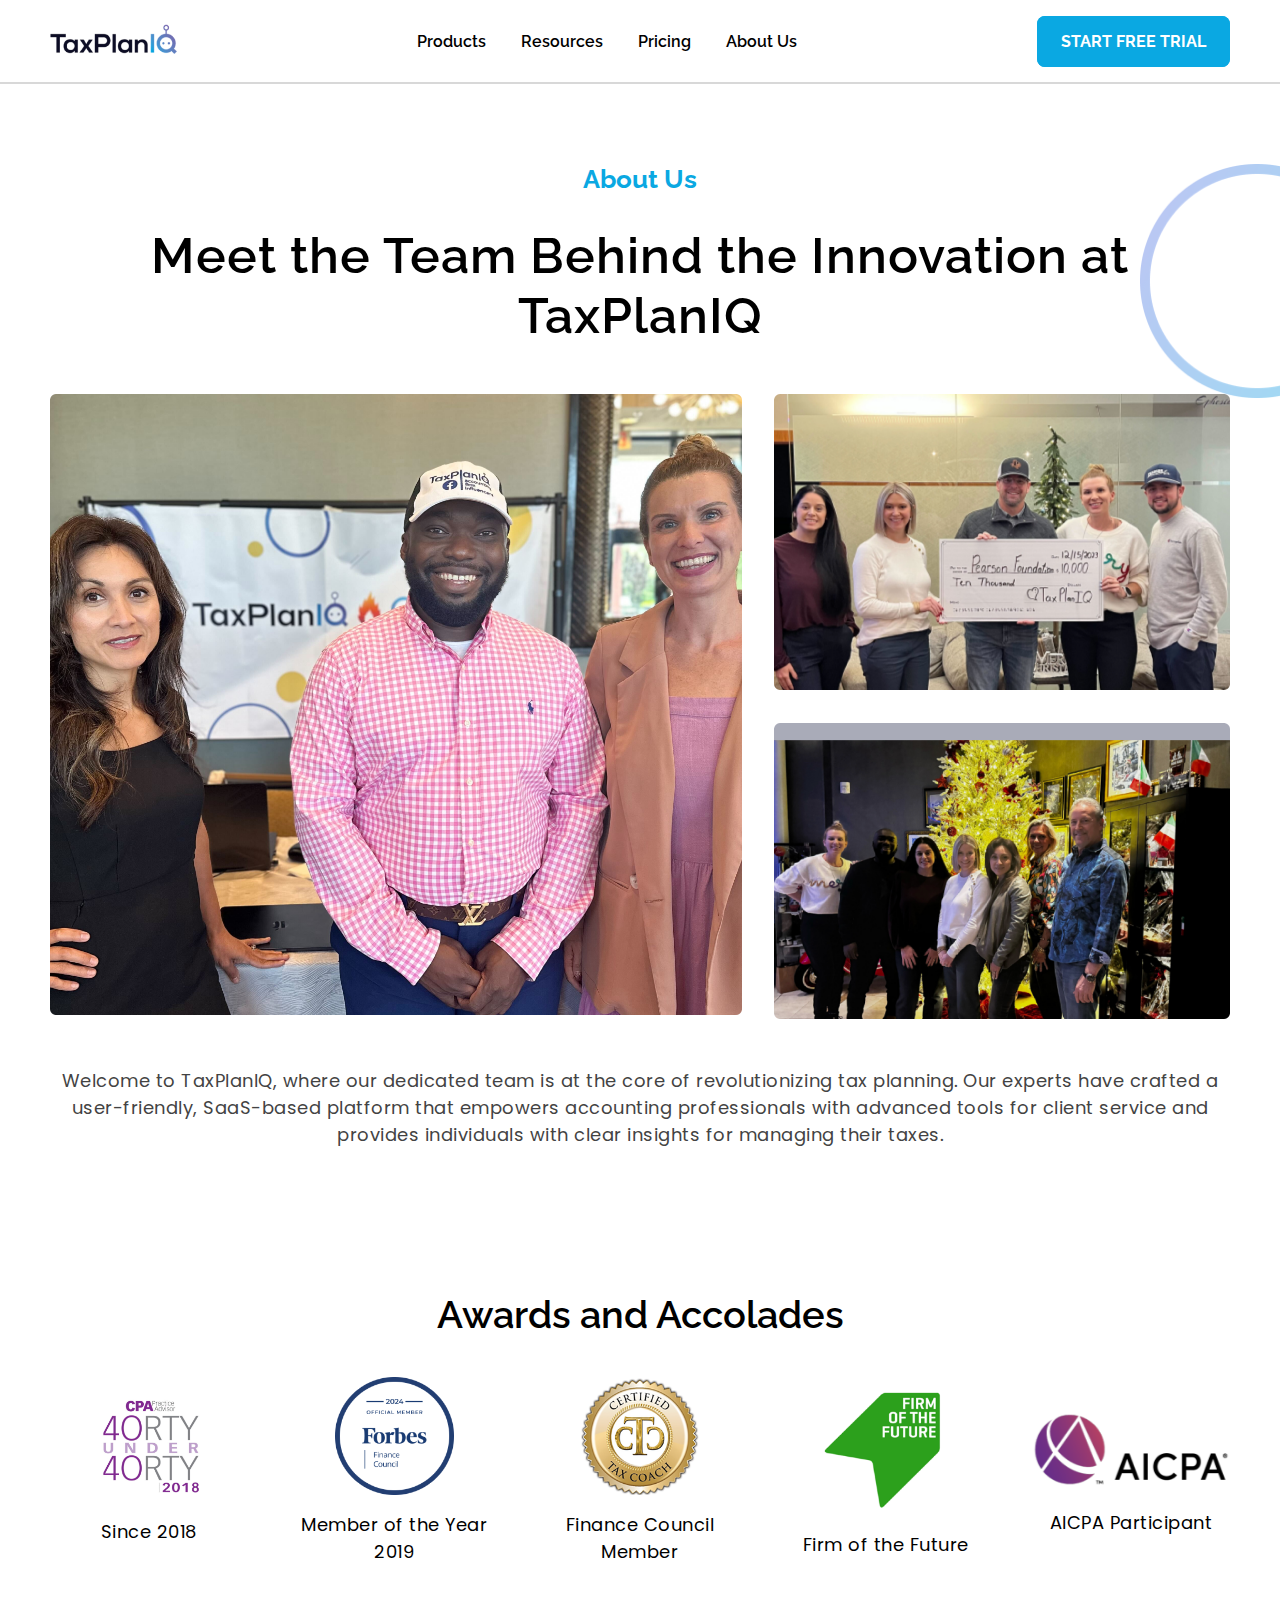
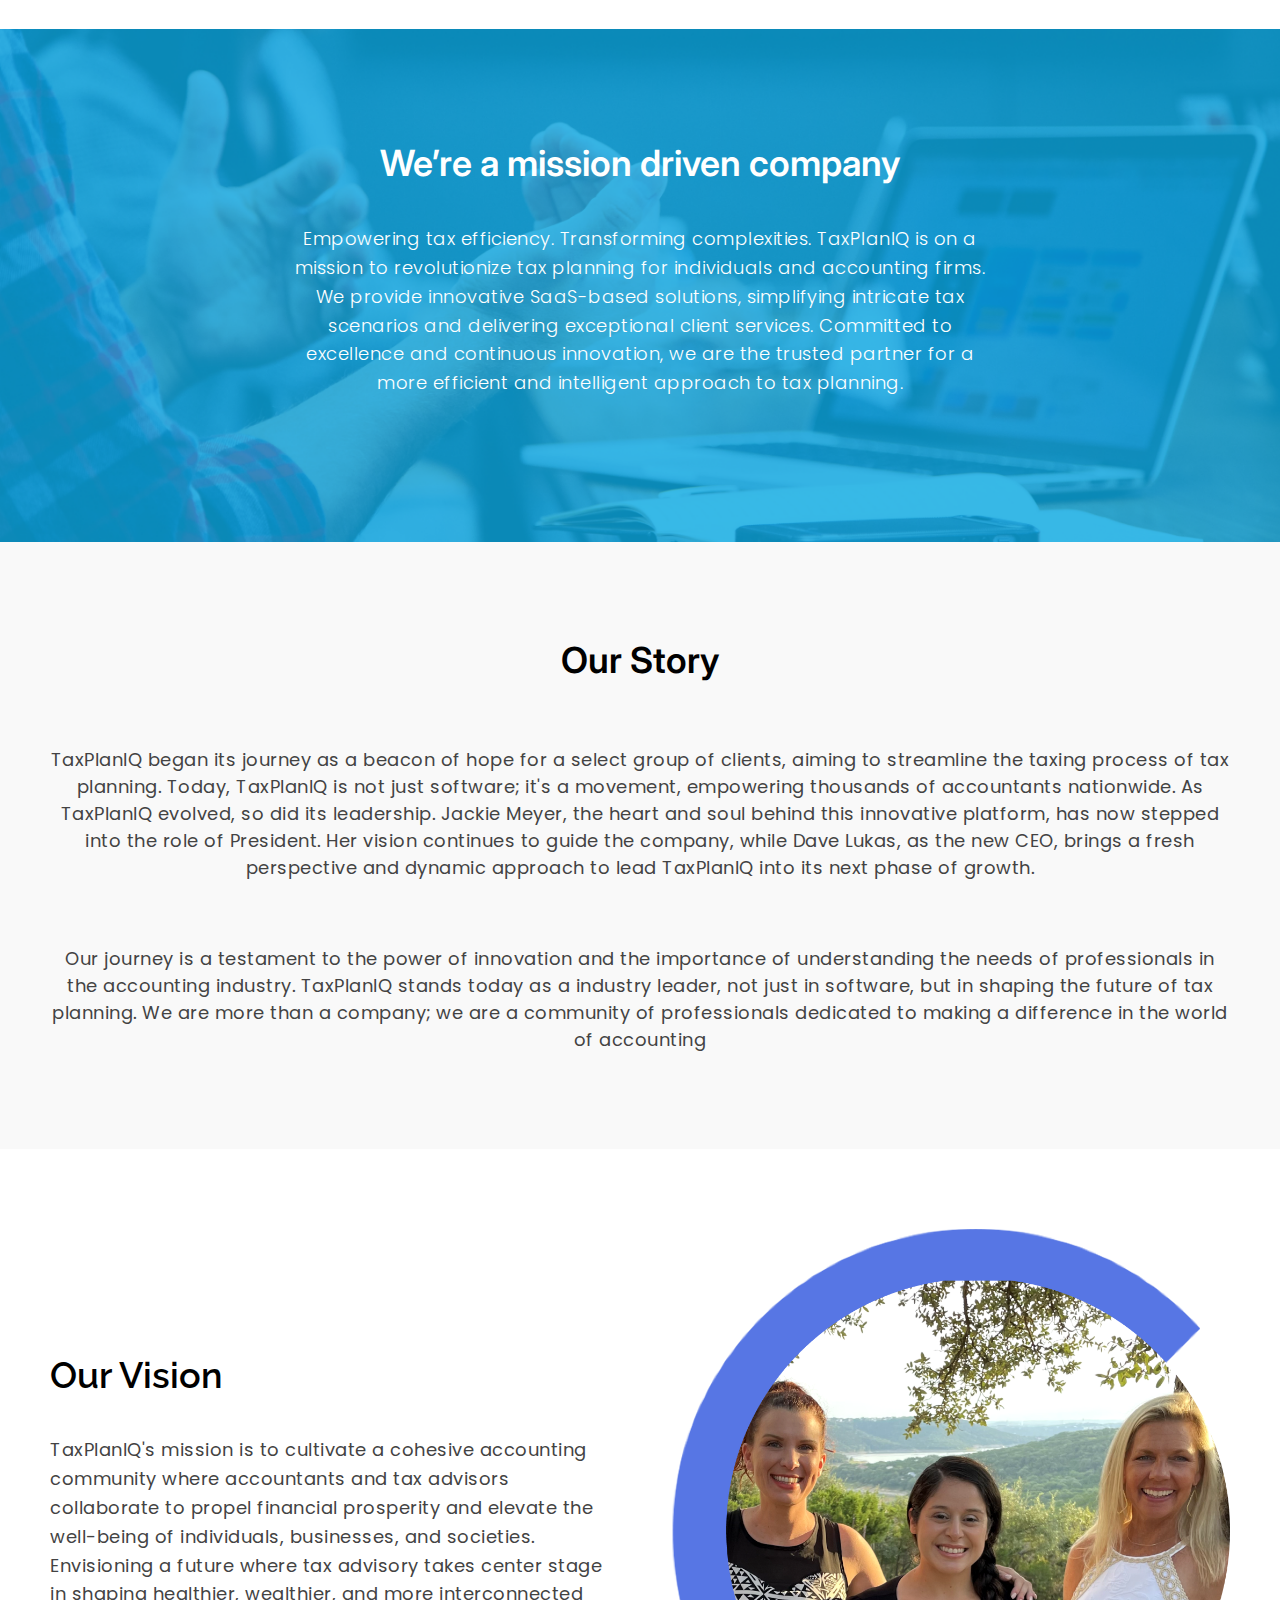
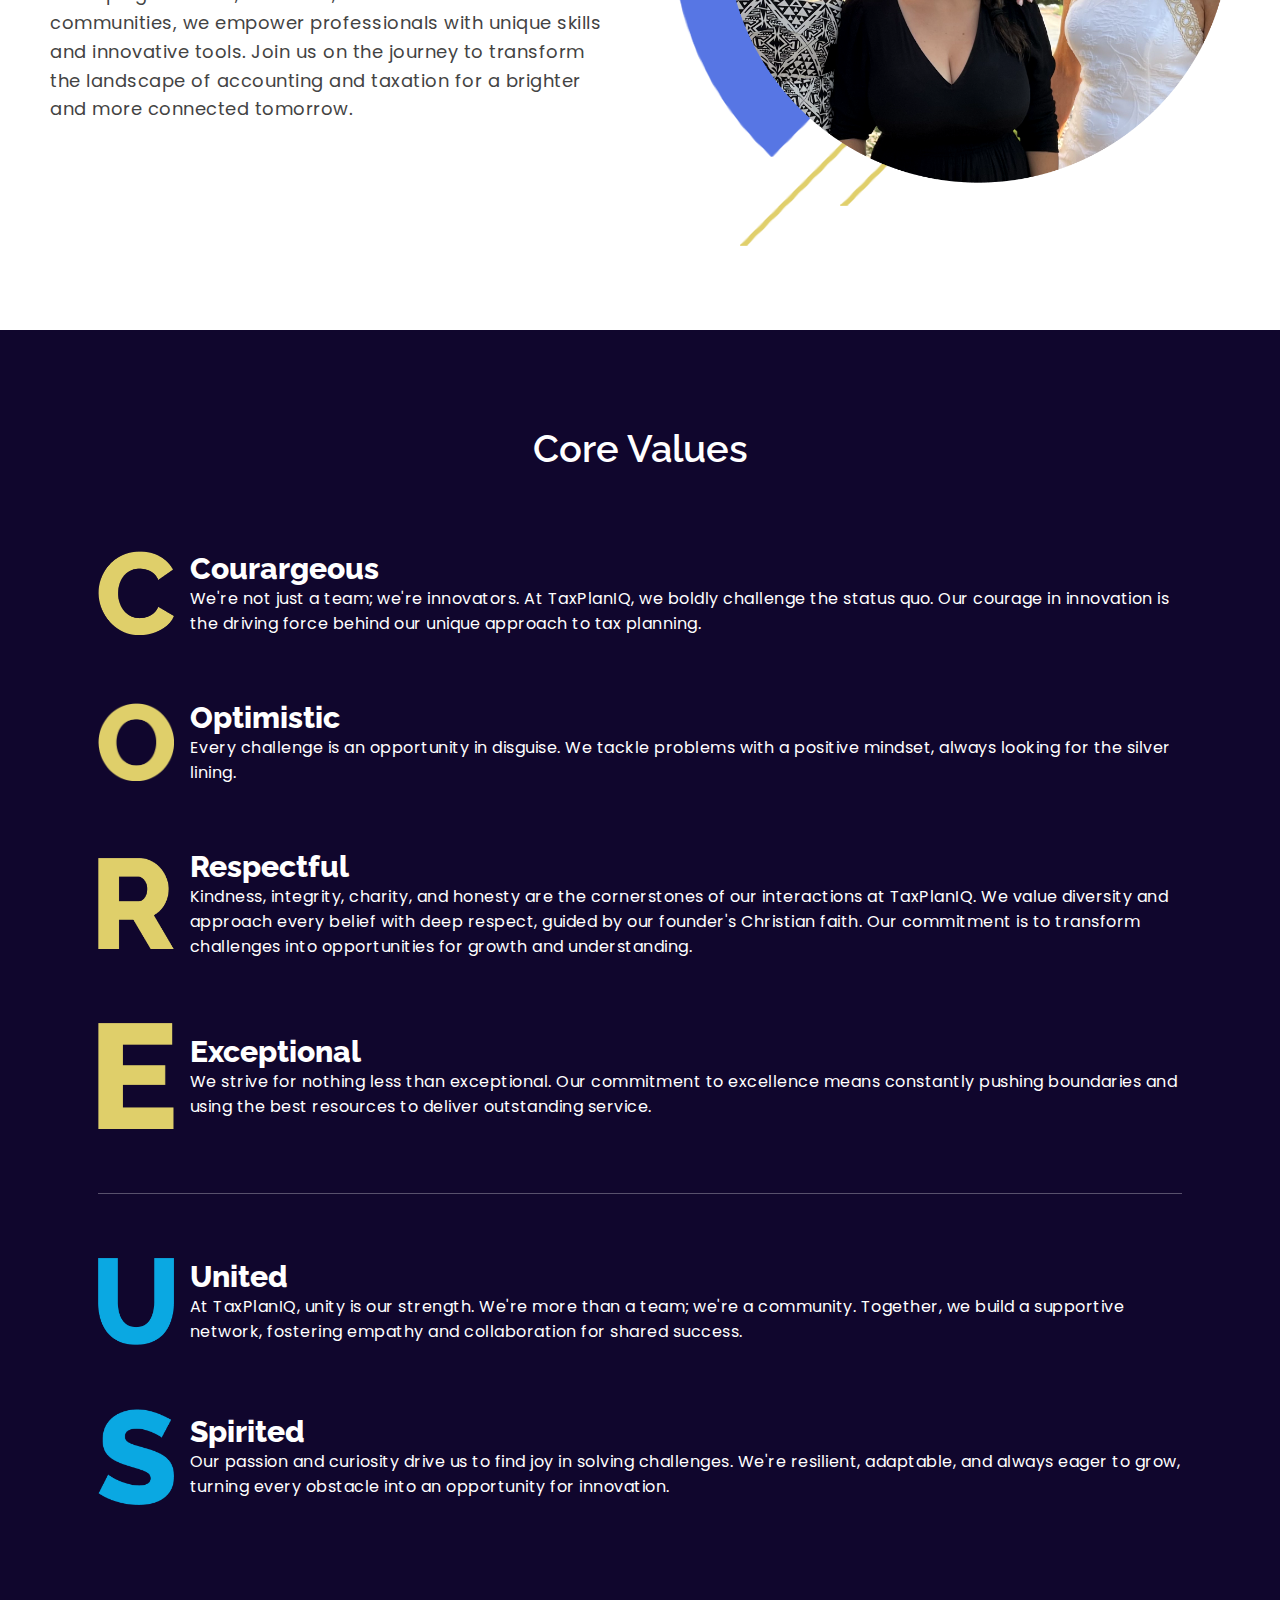
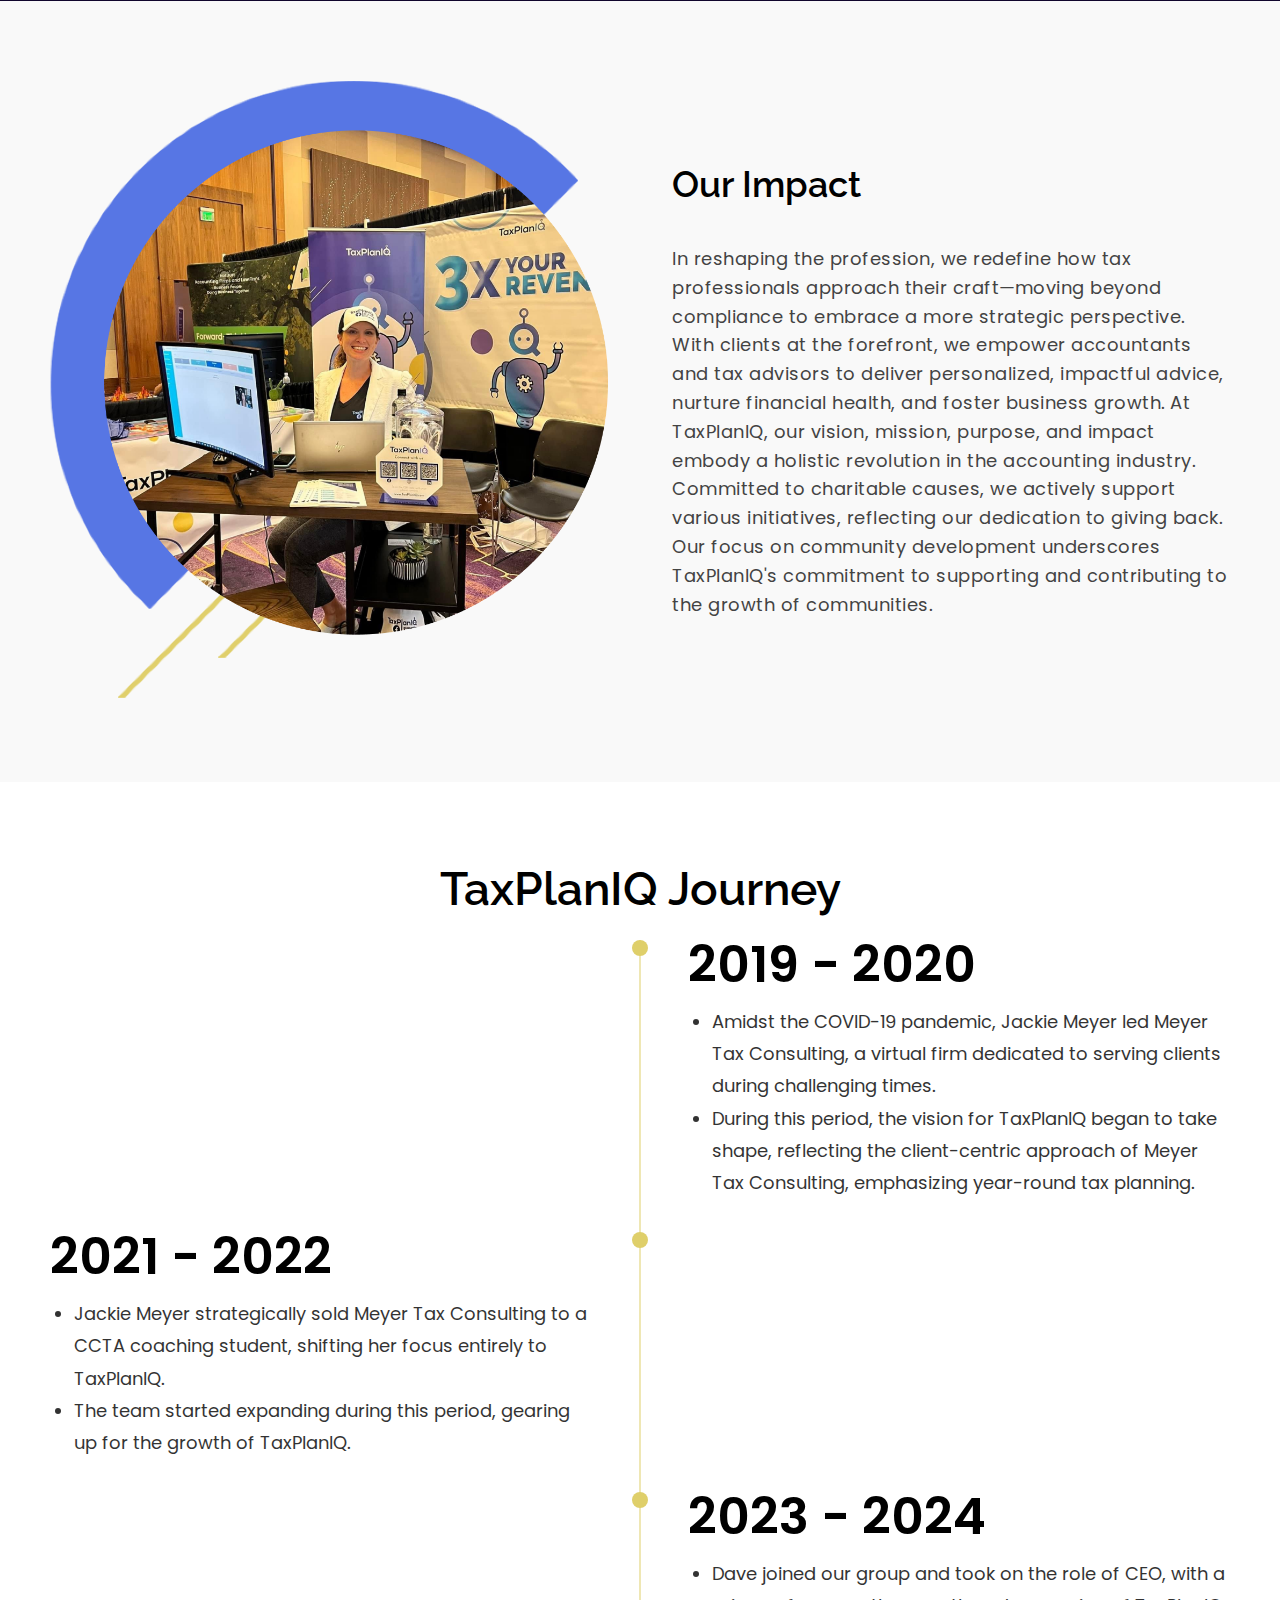
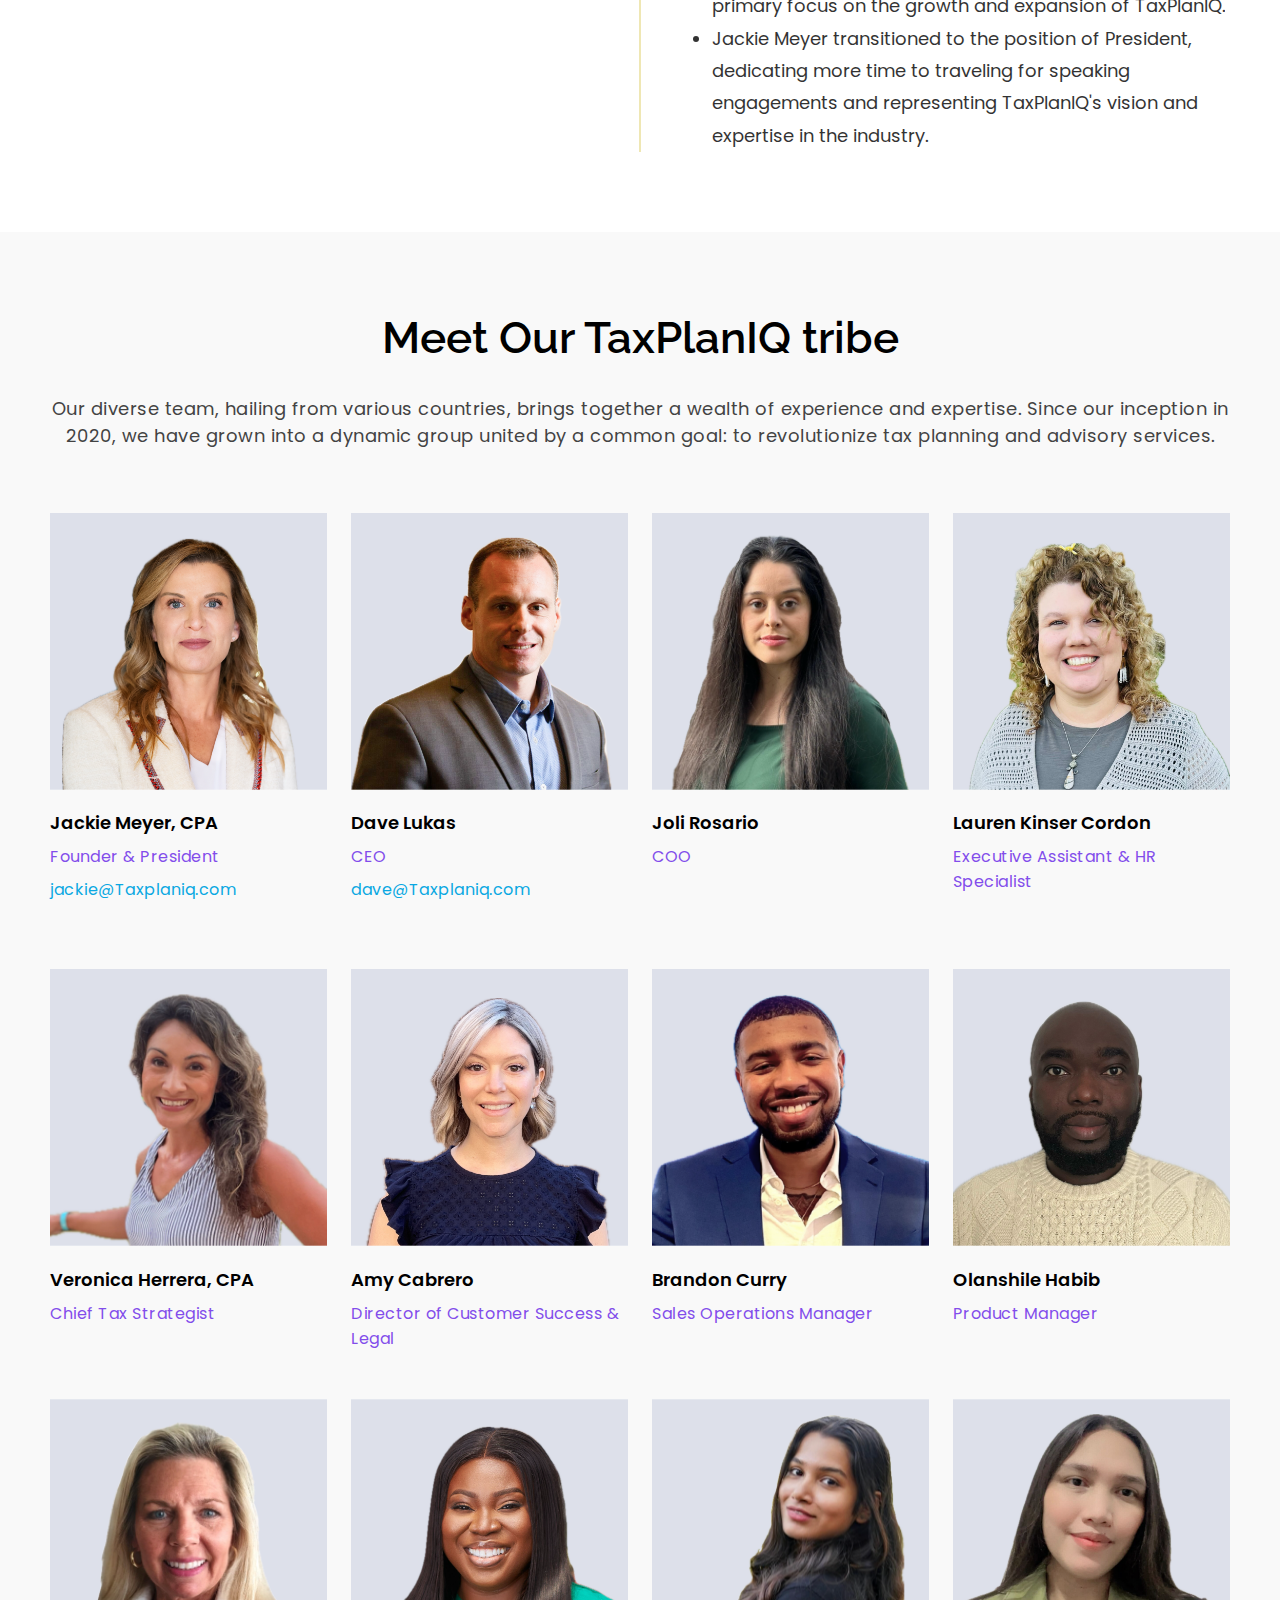
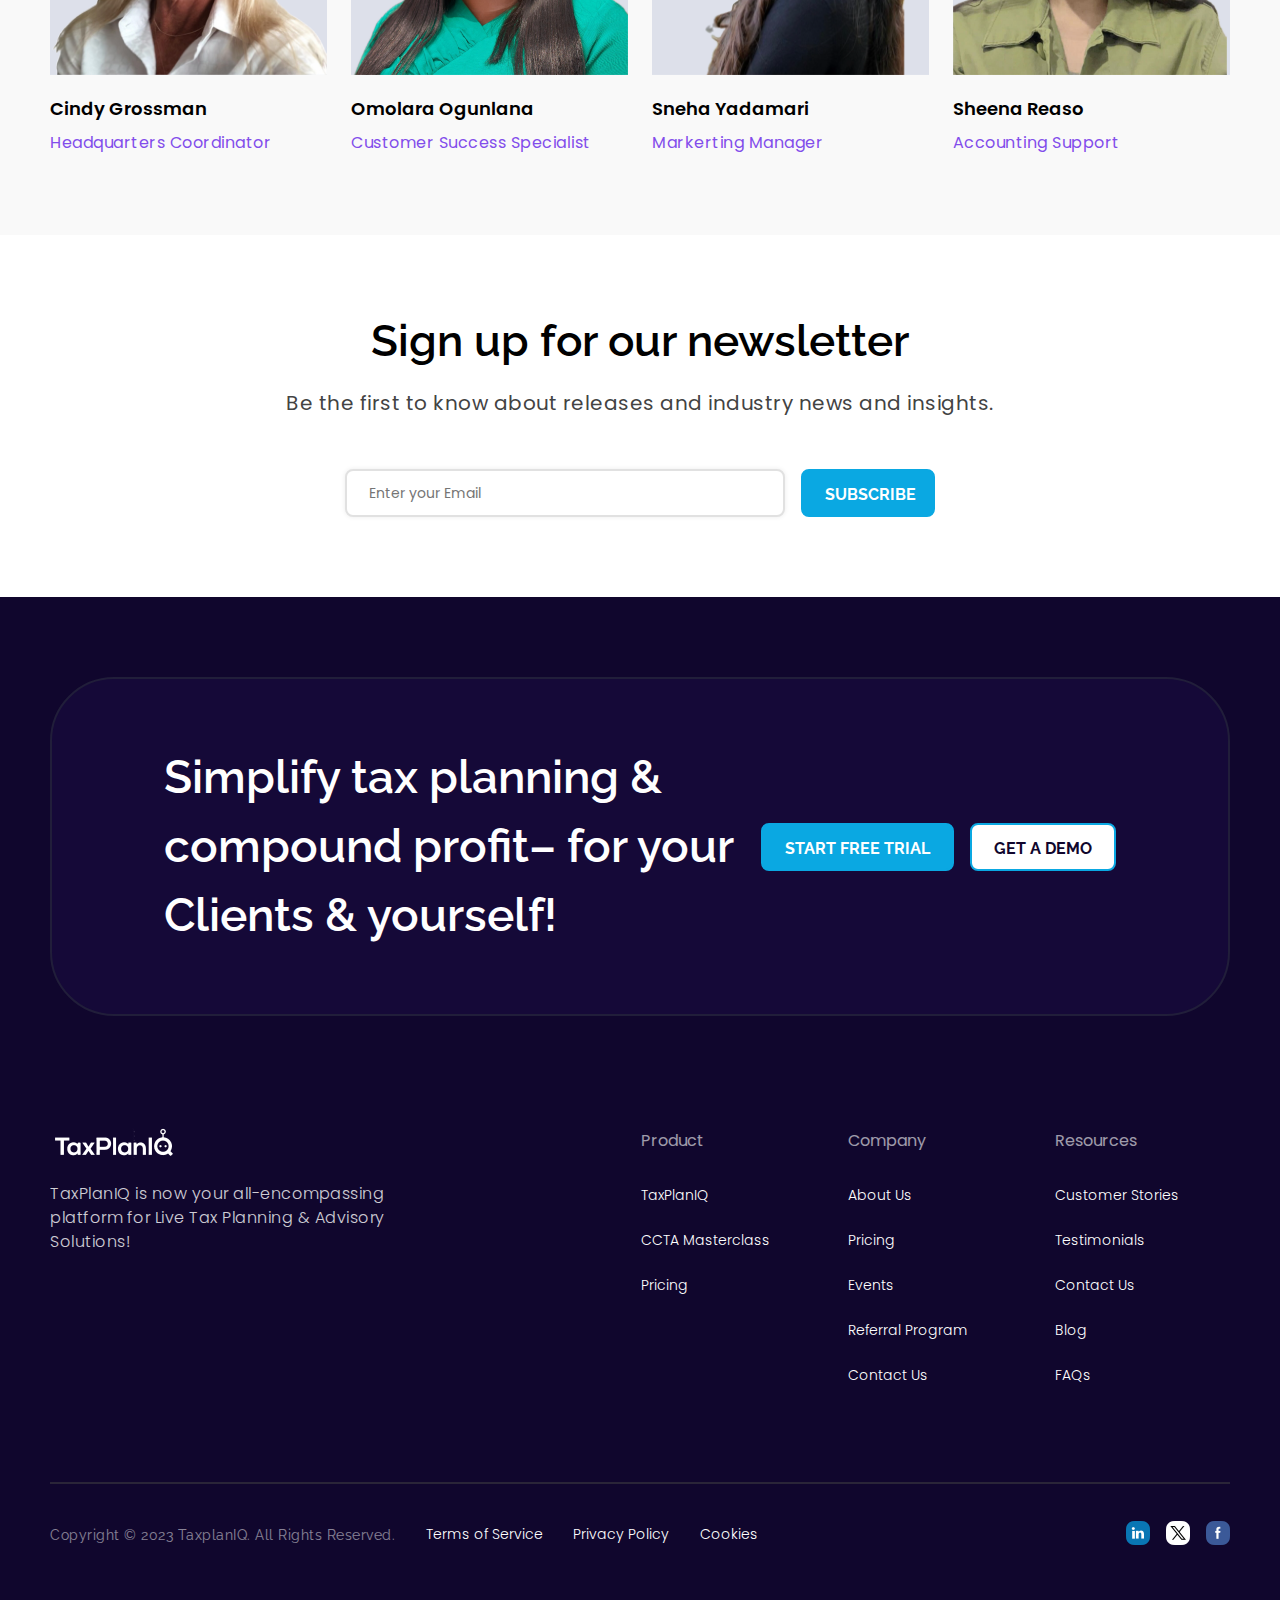
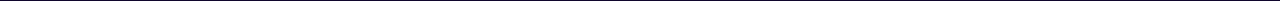
==== about.html @ 4f74dffb "first commit" ====
<!DOCTYPE html>
<html lang="en">

<head>
    <meta charset="UTF-8">
    <meta name="viewport" content="width=device-width, initial-scale=1.0">
    <link rel="stylesheet" href="styles.css">
    <link rel="stylesheet" href="https://cdnjs.cloudflare.com/ajax/libs/font-awesome/6.7.1/css/all.min.css"
        integrity="sha512-5Hs3dF2AEPkpNAR7UiOHba+lRSJNeM2ECkwxUIxC1Q/FLycGTbNapWXB4tP889k5T5Ju8fs4b1P5z/iB4nMfSQ=="
        crossorigin="anonymous" referrerpolicy="no-referrer" />
    <title>about</title>
</head>

<body>


<!--navbar section-->
<div class="container navbar-container" style="border-bottom: 2px solid var(--line);">

    <div class="wrapper">
        <div class="navbar-section">
            <div class="navbar-logo">
                <a href="/index.html"><img src="assets/home/main-logo.png" alt="logo" width="127px" height="auto"></a>

            </div>
            <div class="navbar-menu">
                <a href="/products.html">Products</a>
                <a href="/resources.html">Resources</a>
                <a href="/pricing.html">Pricing</a>
                <a href="/about.html">About Us</a>
            </div>
            <div class="navbar-btn">
                <a href="#" class="primary-btn">START FREE TRIAL</a>
            </div>
        </div>
    </div>
</div>

<div class="container mobile-navbar-container">

    <div class="wrapper" style="padding-inline: 0px;">
        <div class="mobile-navbar-section">
            <div class="mobile-navbar-header">
                <a href="/index.html"><img src="assets/home/main-logo.png" alt="logo" width="127px" height="auto"></a>

                <div class="mobile-menu-controls">
                    <i class="fa-solid fa-bars" id="open-btn" onclick="toggleMenuOn()"></i>
                    <i class="fa-solid fa-x control-hidden" id="close-btn" onclick="toggleMenuOff()"></i>
                </div>

            </div>
            <div class="mobile-navbar-menu" id="mobile-menu">
                <a href="/products.html">Products</a>
                <a href="/resources.html">Resources</a>
                <a href="/pricing.html">Pricing</a>
                <a href="/about.html">About Us</a>
                <a href="#" class="primary-btn">START FREE TRIAL</a>
            </div>



        </div>
    </div>
</div>


    <!--------about hero section------->

    <div class="container about-hero-container">
        <img src="/assets/about/hero-circle.png" alt="" class="about-hero-circle">
        <div class="wrapper">
            <div class="about-hero-section">
                <h5 class="bold font26 skyblue textcenter">About Us</h5>
                <h1 class="semibold font50 textcenter">Meet the Team Behind the Innovation at TaxPlanIQ</h1>
                <div class="about-hero-img-container">
                    <div class="about-hero-left-img-box">
                        <img src="/assets/about/hero-left-img.png" alt="">
                    </div>
                    <div class="about-hero-right-img-box">
                        <img src="/assets/about/hero-right-top.png" alt="">
                        <img src="/assets/about/hero-right-bottom.png" alt="">
                    </div>
                </div>
                <p class="font18 textcenter regular poppins grey">Welcome to TaxPlanIQ, where our dedicated team is at
                    the core of revolutionizing tax planning. Our experts have crafted
                    a user-friendly, SaaS-based platform that empowers accounting professionals with advanced tools for
                    client service and
                    provides individuals with clear insights for managing their taxes.</p>
            </div>

        </div>
    </div>


    <!----------awards section----------->

    <div class="container">
        <div class="wrapper">
            <div class="awards-section">
                <h2 class="font38 semibold textcenter">Awards and Accolades</h2>
                <div class="awards-container">
                    <div class="award-box">
                        <img src="/assets/about/40rty.png" alt="">
                        <p class="font18 medium poppins">Since 2018</p>
                    </div>
                    <div class="award-box">
                        <img src="/assets/about/FFC-Badge-Circle-Blue.png" alt="">
                        <p class="font18 medium poppins">Member of the Year
                            2019</p>
                    </div>
                    <div class="award-box">
                        <img src="/assets/about/certified.png" alt="">
                        <p class="font18 medium poppins">Finance Council
                            Member</p>
                    </div>
                    <div class="award-box">
                        <img src="/assets/about/firm-of-future.png" alt="" style="width: 90%;">
                        <p class="font18 medium poppins">Firm of the Future</p>
                    </div>
                    <div class="award-box">
                        <img src="/assets/about/aicpa.png" alt="" style="width: 100%;">
                        <p class="font18 medium poppins">AICPA Participant</p>
                    </div>
                </div>
            </div>
        </div>
    </div>



    <!---------about mission--------->

    <div class="container mission-container">
        <div class="wrapper">
            <div class="about-mission-section">
                <h2 class="semibold font36 white inter">We’re a mission driven company</h2>
                <p class="poppins lh16 lite font18 white">Empowering tax efficiency. Transforming complexities.
                    TaxPlanIQ is on a mission to revolutionize tax planning for individuals and accounting firms. We
                    provide innovative
                    SaaS-based solutions, simplifying intricate tax scenarios and delivering exceptional client
                    services. Committed to
                    excellence and continuous innovation, we are the trusted partner for a more efficient and
                    intelligent approach to tax
                    planning.</p>
            </div>
        </div>
    </div>




    <!----------our story section----------->

    <div class="container our-story-container">
        <div class="wrapper">
            <div class="our-story-section">
                <h2 class="inter font36 semibold">Our Story</h2>
                <p class="font18  grey medium poppins">TaxPlanIQ began its journey as a beacon of hope for a select
                    group of clients, aiming to streamline the taxing process
                    of tax planning. Today, TaxPlanIQ is not just software; it's a movement, empowering thousands of
                    accountants nationwide.
                    As TaxPlanIQ evolved, so did its leadership. Jackie Meyer, the heart and soul behind this innovative
                    platform, has now
                    stepped into the role of President. Her vision continues to guide the company, while Dave Lukas, as
                    the new CEO, brings
                    a fresh perspective and dynamic approach to lead TaxPlanIQ into its next phase of growth.</p>
                <p class="font18 grey medium poppins">Our journey is a testament to the power of innovation and the
                    importance of understanding the needs of professionals in
                    the accounting industry. TaxPlanIQ stands today as a industry leader, not just in software, but in
                    shaping the future of
                    tax planning. We are more than a company; we are a community of professionals dedicated to making a
                    difference in the
                    world of accounting</p>
            </div>
        </div>
    </div>




    <!-------our vision section-------->


    <div class="container">
        <div class="wrapper">
            <div class="vision-section">
                <div class="vision-text">
                    <h2 class="font36 semibold">Our Vision</h2>
                    <p class="font18 lh16 grey medium poppins">TaxPlanIQ's mission is to cultivate a cohesive accounting
                        community where accountants and tax advisors collaborate to
                        propel financial prosperity and elevate the well-being of individuals, businesses, and
                        societies. Envisioning a future
                        where tax advisory takes center stage in shaping healthier, wealthier, and more interconnected
                        communities, we empower
                        professionals with unique skills and innovative tools. Join us on the journey to transform the
                        landscape of accounting
                        and taxation for a brighter and more connected tomorrow.</p>
                </div>
                <div class="vision-img">
                    <img src="/assets/about/three-girl.png" alt="">
                </div>

            </div>
        </div>
    </div>




    <!-----core values section----------->


    <div class="container values-section-container">
        <div class="wrapper">
            <div class="core-values-section">
                <h2 class="font38 semibold textcenter white">Core Values</h2>
                <div class="values-container">
                    <div class="value-box">
                        <img src="/assets/about/C.png" alt="">
                        <div class="value-text">
                            <h4 class="font30 extrabold white">Courargeous</h4>
                            <p class="font16 white medium poppins">We're not just a team; we're innovators. At
                                TaxPlanIQ, we boldly challenge the status quo. Our courage in innovation is
                                the driving force behind our unique approach to tax planning.</p>
                        </div>
                    </div>
                    <div class="value-box">
                        <img src="/assets/about/O.png" alt="">
                        <div class="value-text">
                            <h4 class="font30 extrabold white">Optimistic</h4>
                            <p class="font16 white medium poppins">Every challenge is an opportunity in disguise. We
                                tackle problems with a positive mindset, always looking for the silver
                                lining.</p>
                        </div>
                    </div>
                    <div class="value-box">
                        <img src="/assets/about/R.png" alt="">
                        <div class="value-text">
                            <h4 class="font30 extrabold white">Respectful</h4>
                            <p class="font16 white medium poppins">Kindness, integrity, charity, and honesty are the
                                cornerstones of our interactions at TaxPlanIQ. We value diversity and
                                approach every belief with deep respect, guided by our founder's Christian faith. Our
                                commitment is to transform
                                challenges into opportunities for growth and understanding.</p>
                        </div>
                    </div>
                    <div class="value-box">
                        <img src="/assets/about/E.png" alt="">
                        <div class="value-text">
                            <h4 class="font30 extrabold white">Exceptional</h4>
                            <p class="font16 white medium poppins">We strive for nothing less than exceptional. Our
                                commitment to excellence means constantly pushing boundaries and using
                                the best resources to deliver outstanding service.</p>
                        </div>
                    </div>
                    <hr class="core-values-hr">
                    <div class="value-box">
                        <img src="/assets/about/U.png" alt="">
                        <div class="value-text">
                            <h4 class="font30 extrabold white">United</h4>
                            <p class="font16 white medium poppins">At TaxPlanIQ, unity is our strength. We're more than
                                a team; we're a community. Together, we build a supportive network,
                                fostering empathy and collaboration for shared success.</p>
                        </div>
                    </div>
                    <div class="value-box">
                        <img src="/assets/about/S.png" alt="">
                        <div class="value-text">
                            <h4 class="font30 extrabold white">Spirited</h4>
                            <p class="font16 white medium poppins">Our passion and curiosity drive us to find joy in
                                solving challenges. We're resilient, adaptable, and always eager to
                                grow, turning every obstacle into an opportunity for innovation.</p>
                        </div>
                    </div>
                </div>
            </div>
        </div>
    </div>


    <!-------our impact section-------->


    <div class="container" style="background-color: #f9f9f9;">
        <div class="wrapper">
            <div class="vision-section">

                <div class="vision-img">
                    <img src="/assets/about/computer-girl.png" alt="">
                </div>

                <div class="vision-text">
                    <h2 class="font36 semibold">Our Impact</h2>
                    <p class="font18 lh16 grey medium poppins">In reshaping the profession, we redefine how tax
                        professionals approach their craft—moving beyond compliance to embrace
                        a more strategic perspective. With clients at the forefront, we empower accountants and tax
                        advisors to deliver
                        personalized, impactful advice, nurture financial health, and foster business growth.
                        At TaxPlanIQ, our vision, mission, purpose, and impact embody a holistic revolution in the
                        accounting industry.
                        Committed to charitable causes, we actively support various initiatives, reflecting our
                        dedication to giving back. Our
                        focus on community development underscores TaxPlanIQ's commitment to supporting and contributing
                        to the growth of
                        communities.</p>
                </div>
            </div>
        </div>
    </div>


    <!---------journey section---------->

    <div class="container">
        <div class="wrapper">
            <div class="journey-section">
                <h2 class="font46 semibold textcenter">TaxPlanIQ Journey</h2>

                <div class="journey-container">

                    <div class="journey-box journey-box13">
                        <h3 class="font50 semibold poppins">2019 - 2020</h3>
                        <ul>
                            <li class="font18 medium poppins">Amidst the COVID-19 pandemic, Jackie Meyer led Meyer Tax
                                Consulting, a virtual firm dedicated to serving clients during
                                challenging times.</li>
                            <li class="font18 medium poppins">During this period, the vision for TaxPlanIQ began to take
                                shape, reflecting the client-centric approach of Meyer Tax
                                Consulting, emphasizing year-round tax planning.</li>
                        </ul>
                    </div>
                    <div class="journey-box journey-box2">
                        <h3 class="font50 semibold poppins">2021 - 2022</h3>
                        <ul>
                            <li class="font18 medium poppins">Jackie Meyer strategically sold Meyer Tax Consulting to a
                                CCTA coaching student, shifting her focus entirely to
                                TaxPlanIQ.</li>
                            <li class="font18 medium poppins">The team started expanding during this period, gearing up
                                for the growth of TaxPlanIQ.</li>
                        </ul>
                    </div>
                    <div class="journey-box journey-box13">
                        <h3 class="font50 semibold poppins">2023 - 2024</h3>
                        <ul>
                            <li class="font18 medium poppins">Dave joined our group and took on the role of CEO, with a
                                primary focus on the growth and expansion of TaxPlanIQ.</li>
                            <li class="font18 medium poppins">Jackie Meyer transitioned to the position of President,
                                dedicating more time to traveling for speaking engagements and
                                representing TaxPlanIQ's vision and expertise in the industry.</li>
                        </ul>
                    </div>

                </div>

            </div>
        </div>
    </div>





    <!--------tribe section------->

    <div class="container tribe-section-container">
        <div class="wrapper">
            <div class="tribe-section">
                <h2 class="semibold font44 textcenter">Meet Our TaxPlanIQ tribe</h2>
                <p class="font18 medium poppins grey textcenter">Our diverse team, hailing from various countries,
                    brings together a wealth of experience and expertise. Since our
                    inception in 2020, we have grown into a dynamic group united by a common goal: to revolutionize tax
                    planning and
                    advisory services.</p>
                <div class="tribe-member-container">
                    <div class="tribe-member-box">
                        <img src="/assets/about/ceo.png" alt="">
                        <h4 class="font18 semibold poppins">Jackie Meyer, CPA</h4>
                        <p class="font16 poppins medium purple">Founder & President</p>
                        <p class="font16 medium poppins skyblue ">jackie@Taxplaniq.com</p>
                        <img src="/assets/about/Linkedin.png" alt="" style="display: inline-block; width: 30px;">
                        <div class="ceo-details tribe-details">
                            <p>Jackie Meyer, a 40 under 40 honoree since 2018, is the founder of Meyer Tax Consulting
                                and TaxPlanIQ. She leads the
                                Certified Concierge Tax Accountant program, transforming accounting firms through her
                                insights grounded in The ROI
                                Method of tax planning(TM). Passionate about shaping a brighter future, Jackie envisions
                                a world where accountants
                                thrive in health, wealth, and fulfilling relationships, making accounting a beacon of
                                opportunity.</p>
                        </div>
                    </div>
                    <div class="tribe-member-box">
                        <img src="/assets/about/dave.png" alt="">
                        <h4 class="font18 semibold poppins">Dave Lukas</h4>
                        <p class="font16 poppins medium purple">CEO</p>
                        <p class="font16 medium poppins skyblue">dave@Taxplaniq.com</p>
                        <img src="/assets/about/Linkedin.png" alt="" style="display: inline-block; width: 30px;">
                        <div class="dave-details tribe-details">
                            <p>Meet Dave, a seasoned entrepreneur, bestselling author, and investor with a stellar track
                                record on the INC 5000 and
                                Entrepreneur 365 lists. As founder of the Misfit Entrepreneur podcast, he has a
                                dedicated global following. Originally
                                an advisor to TaxPlanIQ, Dave's pivotal role in scaling the company led him to become
                                CEO. Dave, a Top 1% Ironman
                                competitor, resides in Columbus, OH, enjoying family life alongside his wife and
                                daughter.</p>
                        </div>

                    </div>
                    <div class="tribe-member-box">
                        <img src="/assets/about/joli.png" alt="">
                        <h4 class="font18 semibold poppins">Joli Rosario</h4>
                        <p class="font16 poppins medium purple">COO</p>
                        <div class="joli-details tribe-details">
                            <p>Infusing strategy and operations with a touch of flair. Beyond the office, you'll find
                                her playing in the kitchen,
                                whipping up delightful dog treats, fun human sweets, and crafting fun cocktails. Her
                                favorite colors are black and white</p>
                        </div>
                    </div>
                    <div class="tribe-member-box">
                        <img src="/assets/about/lauren.png" alt="">
                        <h4 class="font18 semibold poppins">Lauren Kinser Cordon</h4>
                        <p class="font16 poppins medium purple">Executive Assistant & HR Specialist</p>
                        <div class="lauren-details tribe-details">
                            <p>With an alma mater from Indiana University, Lauren brings a passion for organization that
                                keeps our team thriving. She
                                treasures moments with family, explores new destinations, and actively engages in
                                community and church initiatives.
                                Teal, her favorite color, adds a touch of vibrancy to both her workspace and her
                                adventurous spirit. Whether immersed in
                                a captivating book or exploring parks, Lauren radiates a contagious zest for life!</p>
                        </div>
                    </div>
                    <div class="tribe-member-box">
                        <img src="/assets/about/varonica.png" alt="">
                        <h4 class="font18 semibold poppins">Veronica Herrera, CPA</h4>
                        <p class="font16 poppins medium purple">Chief Tax Strategist</p>
                        <div class="varonica-details tribe-details">
                            <p>Veronica brings over a decade of expertise in private and public accounting. Veronica is
                                a proud USC graduate and
                                PricewaterhouseCoopers alum. Veronica ensures we deliver top-notch results to our
                                amazing clients, always looking for
                                ways to save them money. When not strategizing, you'll find her chauffeuring her three
                                girls to various activities
                                across the metroplex with boundless energy and a vibrant spirit! Her favorite color is
                                bright pink!</p>
                        </div>
                    </div>
                    <div class="tribe-member-box">
                        <img src="/assets/about/amy.png" alt="">
                        <h4 class="font18 semibold poppins">Amy Cabrero</h4>
                        <p class="font16 poppins medium purple">Director of Customer Success & Legal</p>
                        <div class="amy-details tribe-details">
                            <p>Beyond legal prowess, Amy leads customer training, adds life to our UX Copy, coaches with
                                passion, and supports our
                                community. She brings a unique perspective with 18 years of marriage, four kids, and a
                                love for the Russian language.
                                Amy's world is painted in lively hues of purple and turquoise, reflecting her dynamic
                                personality!</p>
                        </div>
                    </div>
                    <div class="tribe-member-box">
                        <img src="/assets/about/brandon.png" alt="">
                        <h4 class="font18 semibold poppins">Brandon Curry</h4>
                        <p class="font16 medium poppins purple">Sales Operations Manager</p>
                        <div class="brandon-details tribe-details">
                            <p>Brandon connects our software with customers. A proud University of Colorado Denver alum
                                and Chicago native, Brandon is
                                a travel enthusiast who lives by the motto, "I've never had a bad day; I just ran out of
                                time to make it a good day."
                                When not sealing deals, he's hitting the gym and embracing the vibrant energy of blue.
                                With Brandon, every day is a
                                canvas for positivity and success!</p>
                        </div>
                    </div>
                    <div class="tribe-member-box">
                        <img src="/assets/about/olanshile.png" alt="">
                        <h4 class="font18 semibold poppins">Olanshile Habib</h4>
                        <p class="font16 medium poppins purple">Product Manager</p>
                        <div class="olanshile-details tribe-details">
                            <p>Ola leads the charge in gathering and implementing team ideas into TaxPlanIQ. When not in
                                the midst of cinematic
                                adventures, he's dedicated to fitness. As a proud supporter of Manchester United, Ola
                                infuses the same enthusiasm into
                                cheering for his favorite team. Beyond the world of screens and sports, he cherishes
                                heartwarming moments with his niece
                                and nephew. In Ola's vibrant world, black is his favorite color.</p>
                        </div>
                    </div>
                    <div class="tribe-member-box">
                        <img src="/assets/about/cindy.png" alt="">
                        <h4 class="font18 semibold poppins">Cindy Grossman</h4>
                        <p class="font16 medium poppins purple">Headquarters Coordinator</p>
                        <div class="cindy-details tribe-details">
                            <p>Since 2015, Cindy has ensured smooth and vibrant operations for our team. Outside of
                                work, she's a fitness enthusiast,
                                often found at the gym, engaged in pickleball matches, or enjoying a biking adventure.
                                Family is special in her heart;
                                she cherishes moments with her grandchildren. Fun fact: Cindy's charm and congeniality
                                earned her the title of Miss
                                Congeniality in the 1979 Miss Hutchinson pageant.</p>
                        </div>
                    </div>
                    <div class="tribe-member-box">
                        <img src="/assets/about/omolara.png" alt="">
                        <h4 class="font18 semibold poppins">Omolara Ogunlana</h4>
                        <p class="font16 medium poppins purple">Customer Success Specialist</p>
                        <div class="omalara-details tribe-details">
                            <p>Omolara has a heart full of humility and a friendly touch. Always ready to assist our
                                clientele, she adds a dash of joy
                                to every interaction. Outside of work, Omolara's world is painted in shades of purple
                                and green, reflecting her vibrant
                                spirit. An avid cooking enthusiast, she's also a master at curating gifts and navigating
                                shopping delights.</p>
                        </div>
                    </div>
                    <div class="tribe-member-box">
                        <img src="/assets/about/sneha.png" alt="">
                        <h4 class="font18 semibold poppins">Sneha Yadamari</h4>
                        <p class="font16 medium poppins purple">Markerting Manager</p>
                        <div class="sneha-details tribe-details">
                            <p>Sneha curates dynamic experiences, weaving the magic of events, collaborations,
                                sponsorships, and PR campaigns to
                                elevate TaxPlanIQ's presence.
                                Her delightful secret? A penchant for gelatos that could rival any wizard's spell! Her
                                favorite colors are white and
                                pink.</p>
                        </div>
                    </div>
                    <div class="tribe-member-box">
                        <img src="/assets/about/sheena.png" alt="">
                        <h4 class="font18 semibold poppins">Sheena Reaso</h4>
                        <p class="font16 medium poppins purple">Accounting Support</p>
                        <div class="sheena-details tribe-details">
                            <p>Sneha curates dynamic experiences, weaving the magic of events, collaborations,
                                sponsorships, and PR campaigns to
                                elevate TaxPlanIQ's presence.
                                Her delightful secret? A penchant for gelatos that could rival any wizard's spell! Her
                                favorite colors are white and
                                pink.</p>
                        </div>
                    </div>
                </div>
            </div>
        </div>
    </div>



    <!----NEWSLETTER SECTION------>

    <div class="container  newsletter-container" style="background-color: white;">
        <div class="wrapper">
            <div class="newsletter-section">
                <h2 class=" textcenter semibold">Sign up for our newsletter</h2>
                <p class=" grey textcenter font20 regular poppins">Be the first to know about releases and industry news
                    and insights.</p>
                <div class="input-container">
                    <input type="text" placeholder="Enter your Email" class="poppins">
                    <a href="#" class="primary-btn">SUBSCRIBE</a>
                </div>
            </div>
        </div>
    </div>

    <!------FOOTER SECTION----->

    <div class="container footer-container">
        <div class="wrapper middle-cta-wrapper">
            <div class="footer-cta-section">
                <div class="middle-cta-section footer-cta">
                    <div class="middle-cta-text" style="width: 90%;">
                        <h2 class="semibold white font46 lh15">Simplify tax planning & compound profit– for your Clients
                            & yourself!</h2>
                    </div>
                    <div class="middle-cta-buttons">
                        <a href="#" class="primary-btn">START FREE TRIAL</a>
                        <a href="#" class="secondary-btn">GET A DEMO</a>
                    </div>
                </div>

            </div>
        </div>
        <div class="wrapper">
            <div class="footer-section white">

                <div class="main-footer-container">
                    <div class="footer-logo-container">
                        <img src="assets/home/footer-logo.png" alt="">
                        <p class="poppins font16 lite opacity80 lh15">TaxPlanIQ is now your all-encompassing <br>
                            platform for Live Tax
                            Planning & Advisory <br> Solutions!
                        </p>
                    </div>
                    <div class="footer-product">
                        <h6>Product</h6>
                        <a href="#">TaxPlanIQ</a>
                        <a href="#">CCTA Masterclass</a>
                        <a href="#">Pricing</a>
                    </div>
                    <div class="footer-company">
                        <h6>Company</h6>
                        <a href="#">About Us</a>
                        <a href="#">Pricing</a>
                        <a href="#">Events</a>
                        <a href="#">Referral Program</a>
                        <a href="#">Contact Us</a>
                    </div>
                    <div class="footer-resources">
                        <h6>Resources</h6>
                        <a href="#">Customer Stories</a>
                        <a href="#">Testimonials</a>
                        <a href="#">Contact Us</a>
                        <a href="#">Blog</a>
                        <a href="#">FAQs</a>
                    </div>

                </div>
                <hr class="footer-hr">
                <div class="bottom-footer-container">
                    <div class="policy-links">
                        <p class="opacity50  font14">Copyright © 2023 TaxplanIQ. All Rights Reserved.</p>
                        <a href="#">Terms of Service</a>
                        <a href="#">Privacy Policy</a>
                        <a href="#">Cookies</a>
                    </div>

                    <div class="socials">
                        <a href="#"><img src="assets/home/Linkedin.png" alt=""></a>
                        <a href="#"><img src="assets/home/twitter.png" alt=""></a>
                        <a href="#"><img src="assets/home/Facebook.png" alt=""></a>

                    </div>

                </div>
            </div>
        </div>
    </div>












    <script src="scripts.js"></script>
</body>

</html>
---- styles.css ----
@import url("https://fonts.googleapis.com/css2?family=Poppins:ital,wght@0,100;0,200;0,300;0,400;0,500;0,600;0,700;0,800;0,900;1,100;1,200;1,300;1,400;1,500;1,600;1,700;1,800;1,900&family=Raleway:ital,wght@0,100..900;1,100..900&display=swap");
@import url("https://fonts.googleapis.com/css2?family=Inter:ital,opsz,wght@0,14..32,100..900;1,14..32,100..900&display=swap");
/* ------------GLOBAL STYLES -----------*/

:root {
  --white: white;
  --black: black;
  --skyblue: #0aa8e2;
  --dark: #10062d;
  --grey: #434343;
  --darkyellow: #dfcf6a;
  --voilet: #5425d9;
  --purple: #824deb;
  --line: #d8d8d8;
  --periwinkle: #5376e3;
  --gradient: linear-gradient(90deg, #5376e3, #0aa8e2);
  --bluegradient: linear-gradient(125deg, #5376e3, #0aa8e2);
}

* {
  box-sizing: border-box;
  -moz-box-sizing: border-box;
  -webkit-box-sizing: border-box;
  margin: 0;
  padding: 0;
}

html {
  scroll-behavior: smooth;
}

body {
  margin: 0;
  padding: 0;
  font-size: 16px;
  font-weight: 400;
  font-family: "Raleway";
  color: #000000;
  position: relative;
}

.raleway {
  font-family: "Raleway";
  letter-spacing: 1px;
}

.poppins {
  font-family: "Poppins";
}

.inter {
  font-family: Inter;
}
.thin {
  font-weight: 100;
}

.extralite {
  font-weight: 200;
}

.lite {
  font-weight: 300;
}

.medium {
  font-weight: 400;
}

.normal {
  font-weight: 500;
}

.semibold {
  font-weight: 600;
}

.bold {
  font-weight: 700;
}

.extrabold {
  font-weight: 800;
}

.fontblack {
  font-weight: 900;
}

.italic {
  font-style: italic;
}

.lh-1 {
  line-height: 1;
}
.lh-11 {
  line-height: 1.1;
}
.lh12 {
  line-height: 1.2;
}
.lh13 {
  line-height: 1.3;
}
.lh14 {
  line-height: 1.4;
}
.lh15 {
  line-height: 1.5;
}
.lh16 {
  line-height: 1.6;
}
.lh17 {
  line-height: 1.7;
}

.white {
  color: white;
}

.black {
  color: black;
}

.red {
  color: red;
}

.skyblue {
  color: #0aa8e2;
}

.dark {
  color: #10062d;
}

.grey {
  color: #434343;
}

.darkyellow {
  color: #dfcf6a;
}

.voilet {
  color: #5425d9;
}

.purple {
  color: #824deb;
}

.line {
  color: #d8d8d8;
}

.periwinkle {
  color: #5376e3;
}

h1,
.h1 {
  font-size: 50px;
  line-height: 1.2;
  letter-spacing: 1px;
}

h2,
.h2 {
  font-size: 44px;
}

h3,
.h3 {
  font-size: 40px;
}

h4 .h4 {
  font-size: 36px;
}

h5,
.h5 {
  font-size: 28px;
}

h6,
.h6 {
  font-size: 20px;
}

p,
.p {
  font-size: 18px;
  letter-spacing: 0.5px;
}

h1,
.h1 {
  font-size: 3.125rem; /* 50px */
  line-height: 1.2;
  letter-spacing: 1px;
}

h2,
.h2 {
  font-size: 2.75rem; /* 44px */
}

h3,
.h3 {
  font-size: 2.5rem; /* 40px */
}

h4,
.h4 {
  font-size: 2.25rem; /* 36px */
}

h5,
.h5 {
  font-size: 1.75rem; /* 28px */
}

h6,
.h6 {
  font-size: 1.25rem; /* 20px */
}

p,
.p {
  font-size: 1.125rem; /* 18px */
  letter-spacing: 0.5px;
}

.font14 {
  font-size: 0.875rem; /* 14px */
}
.font15 {
  font-size: 0.9375rem; /* 15px */
}
.font16 {
  font-size: 1rem; /* 16px */
}
.font17 {
  font-size: 1.0625rem; /* 17px */
}
.font18 {
  font-size: 1.125rem; /* 18px */
}
.font19 {
  font-size: 1.1875rem; /* 19px */
}
.font20 {
  font-size: 1.25rem; /* 20px */
}
.font22 {
  font-size: 1.375rem; /* 22px */
}
.font24 {
  font-size: 1.5rem; /* 24px */
}
.font26 {
  font-size: 1.625rem; /* 26px */
}
.font28 {
  font-size: 1.75rem; /* 28px */
}
.font30 {
  font-size: 1.875rem; /* 30px */
}
.font32 {
  font-size: 2rem; /* 32px */
}
.font34 {
  font-size: 2.125rem; /* 34px */
}
.font36 {
  font-size: 2.25rem; /* 36px */
}
.font38 {
  font-size: 2.375rem; /* 38px */
}
.font40 {
  font-size: 2.5rem; /* 40px */
}
.font42 {
  font-size: 2.625rem; /* 42px */
}
.font44 {
  font-size: 2.75rem; /* 44px */
}
.font46 {
  font-size: 2.875rem; /* 46px */
}
.font48 {
  font-size: 3rem; /* 48px */
}
.font50 {
  font-size: 3.125rem; /* 50px */
}
.font52 {
  font-size: 3.25rem; /* 52px */
}
.font54 {
  font-size: 3.375rem; /* 54px */
}
.font56 {
  font-size: 3.5rem; /* 56px */
}
.font58 {
  font-size: 3.625rem; /* 58px */
}
.font60 {
  font-size: 3.75rem; /* 60px */
}

.opacity50 {
  opacity: 0.5;
}

.opacity50 {
  opacity: 0.5;
}
.opacity60 {
  opacity: 0.6;
}
.opacity70 {
  opacity: 0.7;
}
.opacity80 {
  opacity: 0.8;
}
.opacity90 {
  opacity: 0.9;
}
.opacity95 {
  opacity: 0.95;
}

.textcenter {
  text-align: center;
}
/*-----------CONTAINER-------------*/

.container {
  width: 100%;
}

.wrapper {
  max-width: 1440px;
  margin-inline: auto;
  padding-inline: 150px;
}

.stripe-container {
  z-index: 9999;
  position: fixed;
  top: 0;
  left: 50%;
  transform: translateX(-50%);
  width: 100%;
  max-width: 1920px;
  height: 100%;
  pointer-events: none;
  padding-inline: 145px;
}
.stripe-overlay {
  width: 100%;
  height: 100%;

  background-image: repeating-linear-gradient(
    90deg,
    rgba(255, 0, 0, 0.02),
    rgba(255, 0, 0, 0.02) 85px,
    transparent 40px,
    transparent 105px
  );
}
/*----------BUTTONS---------*/

.primary-btn {
  text-decoration: none;
  color: white;
  font-family: "Raleway";
  font-size: 1rem;
  font-weight: 700;
  background: var(--skyblue);
  padding: 14px 22px;
  border: 2px solid var(--skyblue);
  border-radius: 8px;
  transition: all 0.3s linear;
  max-width: fit-content;
}

.primary-btn:hover {
  color: var(--skyblue);
  background: rgba(255, 255, 255, 0);
  padding: 14px 22px;
  border: 2px solid var(--skyblue);
  border-radius: 8px;
  cursor: pointer;
}

.secondary-btn {
  text-decoration: none;
  max-width: fit-content;
  font-size: 1rem;

  color: var(--skyblue);
  background: rgba(255, 255, 255, 0);
  font-family: "Raleway";
  font-weight: 700;
  padding: 14px 22px;
  border: 2px solid var(--skyblue);
  border-radius: 8px;
  transition: all 0.3s linear;
}

.secondary-btn:hover {
  color: white;
  background: var(--skyblue);
  padding: 14px 22px;
  border: 2px solid var(--skyblue);
  border-radius: 8px;
  cursor: pointer;
}

/*--------OTHER STYLES-------*/
.play-button:hover {
  cursor: pointer !important;
}

/*--------POP-UP SECTION-----------*/

.hidden {
  display: none !important;
}

.popup {
  position: fixed;
  top: 0;
  left: 0;
  width: 100vw;
  height: 100vh;
  background: rgba(0, 0, 0, 0.789);
  display: flex;
  justify-content: center;
  align-items: center;
  z-index: 1000;
}

.popup-content {
  width: 60%;
  aspect-ratio: 16/9;

  position: relative;
  box-shadow: 0 4px 6px rgba(0, 0, 0, 0.1);
}

.popup-content iframe {
  width: 100%;
  height: 100%;
}

.close-icon {
  position: absolute;
  top: -30px;
  right: 0px;
  font-size: 18px;
  cursor: pointer;
  color: #dddcdc;
  font-weight: bold;
}

.close-icon:hover {
  color: white;
}

/*-------------------------------
---------------------------------
      HOMEPAGE STYLING
--------------------------------
--------------------------------*/

/*NAVBAR SECTION*/

.navbar-section {
  width: 100%;
  display: flex;
  justify-content: space-between;
  align-items: center;
  gap: 1rem;

  padding-block: 1.5rem;
}

.navbar-section .navbar-logo:hover {
  cursor: pointer;
}

.navbar-section .navbar-menu {
  display: flex;
  justify-content: center;
  align-items: center;
  gap: 2.2rem;
}

.navbar-section .navbar-menu a {
  text-decoration: none;
  color: black;
  font-weight: 600;
  font-size: 16px;
  transition: all 0.1s linear;
}

.navbar-section .navbar-menu a:hover {
  color: var(--skyblue);
}

/* mobile menu styling */

.mobile-navbar-container {
  background-color: white;
  display: none;
}

.mobile-navbar-section {
  width: 100%;
  display: flex;
  flex-direction: column;
  gap: 1rem;

  position: relative;
}

.mobile-navbar-header {
  display: flex;
  justify-content: space-between;
  align-items: center;
  z-index: 999 !important;
  padding-block: 1.5rem;
  background-color: white;
  border-bottom: 2px solid var(--line);
  padding-inline: 20px;
}

.mobile-menu-controls i {
  font-size: 1.7rem;
  color: black;
}

.mobile-navbar-menu .primary-btn {
  color: white !important;
}

.mobile-navbar-menu .primary-btn:hover {
  color: black !important;
}

.mobile-menu-controls i:hover {
  cursor: pointer;
  color: var(--skyblue);
}

.mobile-navbar-section .mobile-navbar-header img:hover {
  cursor: pointer;
}

.mobile-navbar-section .mobile-navbar-menu {
  display: flex;
  flex-direction: column;
  justify-content: center;
  align-items: center;
  gap: 2.2rem;
  position: absolute;
  bottom: 0;
  width: 100%;
  left: 0;
  z-index: 5;
  transition: all 0.2s ease-in-out;
  padding-block: 2rem;
  background-color: white;
}

.mobile-navbar-section .mobile-navbar-menu a {
  text-decoration: none;
  color: black;
  font-weight: 600;
  font-size: 16px;
  transition: all 0.1s linear;
}

.mobile-navbar-section .mobile-navbar-menu a:hover {
  color: var(--skyblue);
}

.control-hidden {
  display: none !important;
}

.menu-active {
  transform: translateY(100%);
  box-shadow: 0 2px 15px rgba(0, 0, 0, 0.177);
}

/* HERO SECTION*/

.home-hero-container {
  overflow: hidden;
}

.hero-section {
  padding-block: 4.5rem;
  display: flex;
  justify-content: space-between;
  align-items: center;
  position: relative;
}

.hero-info {
  min-width: 50%;
  width: 50%;
  display: flex;
  flex-direction: column;
  gap: 2.5rem;
  text-align: left;
  padding-right: 2rem;
}

.hero-cta {
  display: flex;
  justify-content: flex-start;
  gap: 1rem;
  align-items: center;
}

.hero-image {
  min-width: calc(50vw);
  position: relative;
  display: flex;
  justify-content: flex-end;
  align-items: center;
}

.blue-mask {
  position: absolute;
  top: -10px;
  left: 0%;
  width: 76%;
  height: auto;
}

.lines {
  position: absolute;
  bottom: 0px;
  left: 20px;
}

.dashboard-img {
  min-width: 94%;
  height: auto;
  z-index: 1;
}

.dashboard-img:hover {
  cursor: pointer;
}

/*----BRANDS SECTION----*/

.brands-section {
  padding-block: 5rem;

  display: flex;
  align-items: center;
  justify-content: space-between;
  gap: 1rem;
}

.brands-section p {
  width: fit-content;
}

.logo {
  mix-blend-mode: multiply;
  filter: grayscale(100%);
  width: 10%;
}

/*-----STATS SECTION----*/

.blue-gradient {
  background: linear-gradient(90deg, #5376e3, #0aa8e2);
}
.stats-section {
  padding-block: 4.5rem;
  display: flex;
  justify-content: space-between;
  align-items: flex-start;
  gap: 3rem;
  flex-grow: 1;
}

.stat {
  width: calc(25% - 1.5rem);

  display: flex;
  flex-direction: column;
  gap: 1.5rem;
}

/*------REVIEW SECTION-----*/

.review-section {
  padding-block: 10rem;
  display: flex;
  justify-content: space-between;
  gap: 2rem;
  align-items: center;
}

.review-image-box {
  width: 38%;
  display: flex;
  justify-content: center;
  align-items: center;
}

.review-img-container {
  position: relative;
}

.review-img-container img {
  width: 100%;
}

.review-details-box {
  width: calc(60% - 2rem);
  display: flex;
  flex-direction: column;
  gap: 2rem;
}

.rating {
  width: 25% !important;
  height: auto;
}
.review-man {
  z-index: 99;
}

.review-curv {
  width: 119% !important;
  position: absolute;
  bottom: 9%;
  left: 8%;
  z-index: -1;
}

.review-play {
  position: absolute;
  width: 40% !important;
  height: auto;
  top: 50%;
  left: 50%;
  transform: translate(-50%, -50%);
}

/*--------FEATURES SECTION--------*/

.fea-wrapper {
  background-image: url("assets/side-circle.png");
  background-repeat: no-repeat;
  background-size: contain;
  background-position: right;
}
.features-section {
  padding-block: 5rem;
  display: flex;
  flex-direction: column;
  gap: 3rem;
  text-align: center;
}

.features-info {
  display: flex;
  flex-direction: column;
  gap: 1.5rem;
}

.features-card-container {
  display: flex;
  flex-wrap: wrap;
  gap: 1rem;
  justify-content: space-between;
  align-items: stretch;
  text-align: left;
}

.features-card {
  display: flex;
  flex-direction: column;
  padding: 1.5rem;
  border: 2px solid rgb(212, 212, 212);
  width: calc(33.3% - 0.75rem);
  gap: 1.2rem;
  border-radius: 0.5rem;
}

.features-card:hover {
  box-shadow: 0px 0px 15px rgba(0, 0, 0, 0.096);
  cursor: pointer;
}

.fea-card-icon {
  width: 20%;
}

.fea-arrow-forward {
  width: 24px;
  height: 24px;
  align-self: flex-end;
  justify-self: flex-end;
  margin-top: auto;
}

.fea-arrow-forward:hover {
  transform: scale(1.1);
  cursor: pointer;
}

.features-card ul {
  list-style-position: outside;
  padding-left: 1rem;
}

/*-------AI SECTION--------*/

.ai-section {
  padding-top: 4rem;
  display: flex;
  gap: 2rem;
  justify-content: space-between;
  align-items: stretch;
}

.ai-section-img-box {
  margin-top: auto;
  width: 40%;
  height: 100%;
}

.ai-section-img-box img {
  width: 100%;
  margin-top: auto;
}

.ai-section-text-box {
  display: flex;
  flex-direction: column;
  gap: 2rem;
  width: 60%;
}

.ai-section ul {
  display: flex;
  flex-direction: column;
  gap: 2rem;
  list-style-position: inside;
}

.ai-section ul li {
  text-indent: -1.4rem;
  padding-left: 1.4rem;
}

/*--OVERVIEW SECTION----*/

.overview-wrapper {
  position: relative;
}

.overview-section {
  display: flex;
  justify-content: space-between;
  gap: 12rem;
  align-items: center;
  padding-block: 7rem;
}

.overview-info {
  width: 50%;
  display: flex;
  flex-direction: column;
  gap: 1.5rem;
  position: relative;
}

.overview-stats {
  width: 50%;
  display: flex;
  flex-direction: column;
  gap: 2rem;
}

.number-stats {
  display: flex;
  justify-content: space-between;
  flex-wrap: wrap;
  gap: 1.5rem;
}

.plan-stats {
  background-color: white;
  width: calc(45% - 0.75rem);
  border-radius: 2rem;
  padding: 1rem 1.5rem;
  text-align: left;
  box-shadow: 0 2px 10px rgba(0, 0, 0, 0.073);
}
.published-stats {
  width: calc(55% - 0.75rem);
  border-radius: 2rem;
  background-color: white;

  padding: 1rem 1.5rem;
  text-align: left;
  box-shadow: 0 2px 10px rgba(0, 0, 0, 0.073);
}
.clients-stats {
  width: calc(45% - 0.75rem);
  border-radius: 2rem;
  background-color: white;

  padding: 1rem 1.5rem;
  text-align: left;
  box-shadow: 0 2px 10px rgba(0, 0, 0, 0.073);
}
.saving-stats {
  width: calc(55% - 0.75rem);
  border-radius: 2rem;
  background-color: white;

  padding: 1rem 1.5rem;
  text-align: left;
  box-shadow: 0 2px 10px rgba(0, 0, 0, 0.073);
}

.chart-stats {
  padding: 1.5rem;
  border-radius: 2rem;

  box-shadow: 0 0 10px rgba(0, 0, 0, 0.073);
}

.chart-stats img {
  margin-top: 2rem;
  width: 100%;
}

.overview-bg-circle {
  position: absolute;
  right: 0;
  top: 6rem;
  width: 15%;
  height: auto;
  z-index: -1;
}

.overview-lines {
  position: absolute;
  width: 190px;
  bottom: 0;
  left: 0%;
  transform: rotate(10deg) translate(-48%, 100%);
}

/*----TESTIMONIALS-----*/

.testimonials-container {
  background-color: #f9fbfc;
}

.testimonials-section {
  display: flex;
  flex-direction: column;
  gap: 2rem;
  padding-block: 5rem;
}

.testimonials-heading {
  display: flex;
  flex-direction: column;
  justify-content: center;
  align-items: center;
  gap: 2rem;
}

.product-pricing-section img {
  width: 10%;
}

.main-testimonial {
  display: flex;
  align-items: center;
  gap: 2rem;
  padding: 4rem;
  background-color: white;
  border-radius: 1rem;
}

.main-testimonial-image {
  width: 40%;
  position: relative;
}
.main-testimonial-image img {
  width: 100%;
}

.main-testimonial-play {
  position: absolute;
  width: 40% !important;
  aspect-ratio: 1/1;
  top: 52%;
  left: 50%;
  transform: translate(-50%, -50%);
}

.main-testimonial-text {
  display: flex;
  flex-direction: column;
  gap: 0.5rem;
  width: 60%;
}

.other-testimonials {
  display: flex;
  flex-wrap: wrap;
  column-gap: 10rem;
  row-gap: 7rem;
  padding: 4rem;
  align-items: stretch;
}

.testimonial {
  display: flex;
  flex-direction: column;
  gap: 2rem;
  justify-content: space-between;
  width: calc(50% - 5rem);
  line-height: 1.5;
}

.testimonial-writer {
  display: flex;
  justify-content: space-between;
  align-items: center;
  padding: 1rem 1.5rem;
  border-radius: 3rem;
  background-color: white;
  border: 2px solid rgb(233, 232, 232);
  gap: 2rem;
  flex-shrink: 1;
}

.testimonial-writer-profile {
  display: flex;
  gap: 1rem;
  align-items: center;
  justify-content: center;
}

.testimonial-writer-pic {
  width: 56px !important;
  height: 56px;
}
.testimonial-writer-pic img {
  width: 100% !important;
  height: auto;
}

.testimonial-writer-info {
  width: 80%;
}

.quote-mark {
  width: 25px;
}

.quote-mark img {
  width: 100%;
}

/*-----MIDDLE CTA SECTION------*/

.middle-cta-wrapper {
  padding-inline: 50px;
}

.middle-cta-section {
  background-color: var(--dark);
  padding: 4rem 7rem;
  display: flex;

  justify-content: space-between;
  align-items: center;
  border-radius: 64px;
}

.middle-cta-text {
  width: 50%;
}

.middle-cta-buttons {
  display: flex;
  gap: 1rem;
  justify-content: flex-end;
  align-items: center;

  width: 50%;
}

.middle-cta-section .primary-btn {
  width: fit-content;
  height: 48px;
  border-color: var(--skyblue);
}
.middle-cta-section .secondary-btn {
  width: fit-content;

  height: 48px;
  background-color: white;
  color: var(--dark);
  border-color: var(--skyblue);
}

.middle-cta-section .secondary-btn:hover {
  color: white;
  background-color: transparent;
}

/*-----ABOUT FOUNDER SECTION-----*/

.founder-section {
  padding-block: 5rem;
  display: flex;
  gap: 4rem;
  justify-content: space-between;
}

.founder-image-box {
  width: 42%;
  display: flex;
  flex-direction: column;
  gap: 2rem;
}

.founder-image-box img {
  width: 100%;
  height: auto;
}

.about-founder {
  width: calc(58% - 4rem);
  display: flex;
  flex-direction: column;
  gap: 1.5rem;
}

/*-----VIDEO SECTION------*/

.video-section-container {
  background: var(--gradient);
}

.video-section {
  padding-block: 5rem;
  display: flex;
  flex-direction: column;
  gap: 2.5rem;
  text-align: center;
  align-items: center;
}

.video-section-video {
  width: 90%;
  aspect-ratio: 16/9;
  overflow: hidden;
  border-radius: 1rem;
}
/*-----BLOG SECTION-----*/

.blog-section {
  display: flex;
  flex-direction: column;
  gap: 1.5rem;
  padding-block: 5rem;
}

.posts-container {
  margin-top: 1rem;
  display: flex;
  gap: 1.5rem;
  justify-content: space-between;
  align-items: stretch;
}

.post-box {
  width: calc(33.3% - 0.5rem);
}

.post-thumbnail {
  border-radius: 0.5rem;
  overflow: hidden;
}

.post-thumbnail img {
  width: 100%;
}
.blog-date {
  display: flex;
  justify-content: space-between;
  align-items: center;
  margin-block: 0.8rem;
}

.blog-details {
  display: flex;
  flex-direction: column;
  gap: 1rem;
}

.blog-details h3:hover{
cursor: pointer;
color: var(--skyblue);
}

.blog-author {
  display: flex;
  justify-content: flex-start;
  align-items: center;
  gap: 1rem;
}

/*--------NEWSLETTER SECTION--------*/

.newsletter-container {
  background-color: #f7f7f7;
}

.newsletter-section {
  display: flex;
  align-items: center;
  flex-direction: column;
  padding-block: 5rem;
  gap: 1.4rem;
}

.input-container {
  margin-top: 1.8rem;
  display: flex;
  gap: 1rem;
  justify-content: space-between;
  width: 50%;
}

.input-container input {
  width: calc(80% - 0.5rem);
  border-radius: 0.5rem;
  padding: 17px 22px;
  height: 48px;
  font-size: 14px;
  border: 2px solid rgb(225, 225, 225);
  box-shadow: 0 0px 5px rgba(0, 0, 0, 0.078);
  outline: none;
}

.input-container input:focus {
  border: 2px solid rgba(28, 32, 36, 0.568);
}

.input-container a {
  width: 134px;
  height: 48px;
}

/*-------FOOTER SECTION---------*/

.footer-container {
  background-color: var(--dark);
}

.footer-section {
  padding-top: 2rem;
  padding-bottom: 2rem;
  display: flex;
  flex-direction: column;
  gap: 1rem;
}

.footer-cta-section {
  padding-top: 5rem;
}
.footer-cta {
  border: 2px solid rgb(33, 30, 58);
  background-color: #150938;
}

.main-footer-container {
  display: flex;

  gap: 2rem;
  padding-block: 5rem;
}

.footer-logo-container {
  width: 50%;
  display: flex;
  flex-direction: column;
  gap: 1.5rem;
}

.footer-logo-container img {
  width: 128px;
  height: auto;
}

.footer-product,
.footer-company,
.footer-resources {
  width: calc(16.6% - 0.7rem);
  display: flex;
  flex-direction: column;
  gap: 1.5rem;
  color: white;
}

.footer-product h6,
.footer-company h6,
.footer-resources h6 {
  font-size: 16px;
  font-weight: 400 !important;
  color: var(--grey);
  margin-bottom: 0.5rem;
  color: white;
  opacity: 0.6;
  font-family: poppins;
}

.footer-product a,
.footer-company a,
.footer-resources a {
  font-size: 14px;

  font-family: Poppins;
  transition: all 0.2s;
  text-decoration: none;
  color: white;
  font-weight: 300;
}

.footer-product a:hover,
.footer-company a:hover,
.footer-resources a:hover {
  font-size: 14px;
  font-weight: 300;
  font-family: Poppins;
  color: var(--skyblue);
}

.footer-hr {
  border: none;
  border-top: 2px solid var(--grey);
  width: 100%;
  opacity: 0.5;
}

.bottom-footer-container {
  display: flex;
  justify-content: space-between;
  align-items: center;
  gap: 2rem;
}

.policy-links {
  padding-block: 1.5rem;
  min-width: 60%;
  display: flex;
  justify-content: space-between;
  align-items: center;
  gap: 1.5rem;
  color: white;
}

.policy-links a {
  font-size: 14px;
  font-weight: 300;

  font-family: Poppins;
  transition: all 0.2s;
  text-decoration: none;
  color: white;
}

.policy-links a:hover {
  font-size: 14px;
  font-weight: 300;

  font-family: Poppins;
  color: var(--skyblue);
}

.socials {
  display: flex;
  gap: 1rem;
}

.socials img {
  width: 24px;
  height: 24px;
  transition: 0.2s;
}

.socials img:hover {
  cursor: pointer;
  transform: scale(1.1) rotate(5deg);
}

/*--------------------------------
------- PRODUCT PAGE STYLING------
---------------------------------*/

/*-----HEAD CTA SECTION-------*/

.headcta-section {
  padding-block: 5rem;
  display: flex;
  flex-direction: column;
  align-items: center;
  gap: 2rem;
  text-align: center;
}

.headcta-buttons {
  display: flex;
  gap: 1rem;
}

/*-------head-analytics-secion---------*/

.head-analytics-section {
  padding-bottom: 5rem;
}

/*------product benifits section----*/

.product-benifits-section {
  padding-bottom: 5rem;
  display: flex;
  gap: 3rem;
  justify-content: space-between;
  align-items: center;
}

.product-benifits-text {
  display: flex;
  flex-direction: column;
  gap: 2rem;
  width: 50%;
}

.product-benifits-image {
  display: flex;
  justify-content: center;
  align-items: center;
  width: calc(50% - 3rem);
}

.benifits-cards-container {
  position: relative;
  display: flex;
  flex-direction: column;
  gap: 0.5rem;
  justify-content: center;
  align-items: center;
}

.product-return-and-savings {
  display: flex;
  gap: 0.5rem;
}

.product-gain,
.product-return,
.product-savings,
.product-savings-10 {
  width: calc(50% - 0.25rem);
  background-color: white;
  border-radius: 2rem;
  padding: 1rem 1.5rem;
  text-align: left;
  box-shadow: 0 2px 10px rgba(0, 0, 0, 0.073);
  display: flex;
  flex-direction: column;
  gap: 0.5rem;
}

.product-benifit-circle {
  position: absolute;
  width: 90%;
  right: 0;
  height: auto;
  left: 0;
  top: -20;
  bottom: -20;
  z-index: -1;
}

/*-------advisory secction-----*/

.advisory-section-container {
  background: var(--bluegradient);
}

.advisory-section {
  color: white !important;
  padding-block: 5rem;
  text-align: center;
  display: flex;
  flex-direction: column;
  gap: 3rem;
}

.advisory-steps-container {
  display: flex;
  gap: 4rem;
  align-items: flex-start;
  position: relative;
}

.advisory-step {
  width: calc(25% - 3rem);
  display: flex;
  flex-direction: column;
  gap: 3rem;
  justify-content: center;
  align-items: center;
  text-align: center;
  z-index: 2;
}

.advisory-section img {
  width: 100%;
}

.advisory-hr {
  position: absolute;
  width: 80%;
  border: none;
  margin-left: 10%;
  margin-right: 10%;
  top: 80px;
  z-index: 1;
  border-top: 2px dashed rgb(255, 255, 255);
}

.product-play-btn {
  position: absolute;
  width: 80px !important;
  height: 80px;
  top: 50%;
  left: 50%;
  transform: translate(-50%, -50%);
}

/*------document-section--------*/

.document-section {
  display: flex;
  gap: 5rem;
  justify-content: space-between;
  align-items: center;
  padding-block: 4rem;
}

.document-section-text {
  width: calc(45% - 2.5rem);

  display: flex;
  flex-direction: column;
  gap: 2rem;
}

.document-section-text ul {
  list-style-position: outside;
  padding-left: 1rem;
  display: flex;
  flex-direction: column;
  gap: 1.5rem;
}

.document-img-outer-box {
  width: calc(45% - 2.5rem);
  position: relative;
}

.document-section-pdf {
  display: flex;
  flex-direction: column;
  gap: 2rem;
  padding: 1.5rem;
  border-radius: 1rem;
  background-color: #eff2f3;
  z-index: 1;
}

.pdf-select-dropdown {
  width: 100%;
  display: flex;
  gap: 0.5rem;

  align-items: center;
  padding: 1rem;
  background-color: white;
  border: 2px solid var(--line);
  border-radius: 0.5rem;
}

.pdf-actions {
  display: flex;
  justify-content: space-between;
  align-items: flex-start;
  gap: 1rem;
}

.pdf-name {
  width: 70%;
  display: flex;
  gap: 0.5rem;
}

.pdf-options {
  width: 20%;
  display: flex;
  gap: 0.5rem;
}

.pdf-details {
  display: flex;
  flex-direction: column;
  gap: 1rem;
}
.pdf-total-income {
  display: flex;
  justify-content: space-between;
}

.pdf-details ul {
  list-style-type: disc !important;

  padding-left: 1rem;
  display: flex;
  flex-direction: column;
  gap: 1rem;
  justify-content: space-between;
}

.pdf-details ul div {
  display: flex;
  justify-content: space-between;
}

.pdf-section-circle {
  position: absolute;
  width: 50%;
  height: auto;
  top: 0;
  right: 0;
  transform: translate(40%, -30%);
  z-index: -1 !important;
}

/*----------template section-------*/

.template-section {
  display: flex;
  justify-content: space-between;
  align-items: center;
  padding-block: 5rem;
  gap: 8rem;
}

.template-section-text {
  width: calc(50% - 1.5rem);
  display: flex;
  flex-direction: column;
  gap: 2rem;
}

.template-section-text ul {
  padding-left: 1rem;
  list-style-position: outside;
  display: flex;
  flex-direction: column;
  gap: 2rem;
}

.template-section-details {
  width: calc(50% - 1.5rem);
  position: relative;
}

.template-stats-card {
  display: flex;
  flex-direction: column;
  gap: 1rem;
  padding: 2rem 1.5rem;
  border-radius: 1rem;
  background-color: #eff2f3;
  box-shadow: 0 0 10px rgba(0, 0, 0, 0.204);
}

.template-bg-circle {
  position: absolute;
  top: -50px;
  left: -50px;
  width: 75%;
  z-index: -1;
}

/*------workflow section-----*/

.workflow-section {
  padding-block: 10rem 5rem;

  display: flex;
  gap: 3rem;
  justify-content: space-between;
}

.workflow-cards-box {
  position: relative;
  width: 45%;
  height: fit-content;
}
.workflow-cards-container {
  display: flex;
  flex-wrap: wrap;
  gap: 1rem;
}

.workflow-assigned {
  padding: 1.2rem 2rem;
  background-color: var(--purple);
  width: calc(50% - 0.5rem);
  border-radius: 1.2rem;
  z-index: 2;

  box-shadow: 0 0 10px rgba(0, 0, 0, 0.175);
}
.workflow-done {
  padding: 1.2rem 2rem;

  background-color: white;
  width: calc(50% - 0.5rem);
  z-index: 2;

  border-radius: 1.2rem;
  box-shadow: 0 0 10px rgba(0, 0, 0, 0.175);
}
.workfflow-todos {
  padding: 1.2rem 2rem;

  background-color: white;
  width: 100%;
  z-index: 2;

  border-radius: 1.2rem;
  box-shadow: 0 0 10px rgba(0, 0, 0, 0.175);
  display: flex;
  flex-direction: column;
  gap: 2rem;
}

.workflow-todos-header {
  display: flex;
  justify-content: space-between;
  align-items: center;
}

.workflow-todos-clientandtitle {
  display: flex;
  gap: 2.5rem;
}

.workflow-text-container {
  width: 45%;
  display: flex;
  flex-direction: column;
  gap: 2rem;
}

.workflow-section ul {
  list-style-position: outside;
  padding-left: 1rem;
}

.todo-wraning {
  display: inline-block;
  padding: 0.4rem;
  color: rgb(151, 4, 4);
  background-color: rgba(137, 5, 5, 0.063);
  border-radius: 0.2rem;
}

.workflow-bg-circle {
  position: absolute;
  width: 48%;
  top: 0;
  left: 0;
  transform: translate(-35%, -35%);
  z-index: 1;
}

.workflow-bg-lines {
  position: absolute;
  left: 0;
  bottom: 0;
  transform: translate(-65%, 90%);
}

/*----------integration section---------*/

.integration-section {
  display: flex;
  flex-direction: column;
  gap: 2rem;
  align-items: center;
  text-align: center;
  width: 50%;
  margin: auto;
  padding-block: 4rem;
}

/*----------features section------------*/

.pfeatures-section {
  padding-block: 5rem;
  display: flex;
  flex-wrap: wrap;
  gap: 1rem;
  align-items: stretch;
  justify-content: space-between;
}

.pfeature-section-info {
  display: flex;
  flex-direction: column;
  gap: 1.2rem;
  padding: 1rem;
}

.pfeature-card {
  width: calc(50% - 0.5rem);
  display: flex;
  align-items: flex-start;
  gap: 1rem;
  padding: 2rem 1.8rem;
  border-radius: 0.5rem;
  background-color: #f7f8fa;
}

.pfeature-card-text {
  display: flex;
  flex-direction: column;
  gap: 1.2rem;
  padding-top: 0;
}

.pfeature-card h3 {
  font-size: 28px;
  font-family: Poppins;
  font-weight: 500;
}

.pfeature-card p {
  color: var(--grey);
  font-size: 16px;
  font-family: Poppins;
}

.pfeature-card-img {
  width: 35%;
  padding-top: 0.5rem;
}

.pfeature-card-img img {
  width: 100%;
}

/*-------middle auote section-----------*/

.middle-quote-section {
  padding-block: 6rem;
  display: flex;
  gap: 2rem;
  flex-direction: column;
  align-items: center;
  text-align: center;
}

/*-----------product pricing section-------------*/

.product-pricing-section {
  padding-block: 5rem;
  display: flex;
  flex-direction: column;
  gap: 2rem;
  align-items: center;
}

.product-pricing-cards-container {
  display: flex;
  gap: 1rem;
  justify-content: center;
  align-items: stretch;
  margin-top: 2rem;
}

.product-essentials-card {
  width: calc(33.3% - 0.35rem);
  border-radius: 2rem;
  display: flex;
  flex-direction: column;
  gap: 1.5rem;
  justify-content: flex-start;
  background-color: #f7f8fa;
  padding: 2rem 1.2rem;
}

.product-pro-card {
  width: calc(33.3% - 0.35rem);
  border-radius: 2rem;

  color: white;
  display: flex;
  flex-direction: column;
  gap: 1.5rem;
  justify-content: flex-start;
  background-color: var(--purple);
  padding: 2rem 1.2rem;
}

.product-pricing-toggle {
  background-color: #f7f8fa;
  padding: 0.3rem;
  border: 1px solid rgb(241, 241, 241);
  border-radius: 0.2rem;
}

.product-pricing-toggle p {
  color: var(--grey);
  display: inline-block;
  padding: 0.5rem 0.5rem;
  border-radius: 0.2rem;
}
.product-pricing-toggle p:hover {
  cursor: pointer;
}
.product-pricing-toggle p:active {
  transform: scale(0.95);
}

.active-billing {
  background-color: white;
  box-shadow: 0 0 5px rgba(0, 0, 0, 0.126);
  color: black !important;
  opacity: 1;
}

.popular-badge {
  max-height: fit-content;
  display: inline-block;
  padding: 0.1rem 1rem;
  background-color: white;
  border-radius: 2rem;
  color: black;
  justify-self: flex-end;
  margin-left: auto;
}

.product-advanced-card {
  width: calc(33.3% - 0.35rem);
  border-radius: 2rem;

  display: flex;
  flex-direction: column;
  gap: 1.5rem;
  justify-content: flex-start;
  background-color: #f7f8fa;
  padding: 2rem 1.2rem;
}

.product-pro-heading,
.product-essentials-heading,
.product-advanced-heading {
  display: flex;
  gap: 0.8rem;
  width: 100%;
  align-items: center;
}

.product-pro-heading img,
.product-essentials-heading img,
.product-advanced-heading img {
  width: 8%;
  height: max-content;
}

.product-pricing-section a {
  justify-self: flex-end;
  margin-top: auto;
  max-width: 100%;
  text-align: center;
  transition: all 0.2s;
}

.product-pricing-section a:hover {
  color: black;
  border: 2px solid var(--darkyellow);
  background-color: var(--darkyellow);
}
.product-pricing-section a:active {
  transform: scale(0.9);
}

/*--------product contact us section-------*/

.product-contact-us-section {
  display: flex;
  padding-block: 5rem;
  flex-direction: column;
  gap: 1rem;
}

.product-contact-card-container {
  margin-top: 3rem;
  display: flex;
  justify-content: space-between;
  gap: 1.5rem;
}

.sales-chat,
.support-chat,
.call-us {
  display: flex;
  flex-direction: column;
  justify-content: space-between;
  gap: 3rem;
  background-color: #f7f8fa;
  padding: 1.5rem;
  width: calc(33.3% - 1rem);
}

.product-contact-details {
  display: flex;
  flex-direction: column;
  gap: 0.7rem;
}

.product-contact-details .purple {
  margin-top: 0.8rem;
}

/*----------------------------
--------RESSOURCES PAGE------
-----------------------------*/

/*------------guide section-----------*/

.guide-outer-container {
  position: relative;
}

.guide-outer-container img {
  position: absolute;
  width: 140px;
  right: 0;
  top: 5rem;
}

.guide-section {
  display: flex;
  flex-direction: column;
  gap: 2rem;
  padding-block: 5rem;
}

.guide-container {
  display: flex;
  flex-direction: column;
  gap: 1.5rem;
  padding-block: 10rem;
  background-size: cover;
  border-radius: 1rem;

  padding-inline: 2rem;
  background-image: url(/assets/resources/guide-bg.png);
}

.guide-container a {
  width: fit-content;
  margin-top: 1rem;
  color: black;
  font-weight: 500;
  font-family: Poppins;
  padding: 15px 20px;
  border-radius: 2rem;
  background-color: var(--darkyellow);
  text-decoration: none;
}

.guide-container a:hover {
  background-color: rgb(196, 196, 47);
}

/*-------courses section--------*/

.courses-section {
  padding-block: 4rem;
  display: flex;
  justify-content: space-between;
  align-items: stretch;
  gap: 3rem;
}

.course-card {
  width: calc(25% - 1rem);
  display: flex;
  flex-direction: column;
  gap: 1rem;
  padding: 1.8rem 1.5rem;
  border-radius: 0.5rem;
  background-color: var(--periwinkle);
}

.course-card a {
  margin-top: auto;
  color: black;
  font-weight: 500;
  padding: 0.5rem 2rem;
  background-color: white;
  border: none;
  font-family: Poppins;
}

.course-card a:hover {
  color: black;
  border: none;
  font-weight: 500;
  padding: 0.5rem 2rem;
  background-color: white;
  text-decoration: underline;
}

/*---------coaching section----------*/

.coaching-section {
  padding-bottom: 5rem;
  padding-top: 4rem;
  display: flex;
  flex-direction: column;
  gap: 2rem;
}

.coaching-cards-container {
  display: flex;
  gap: 1rem;
  justify-content: space-between;
  align-items: stretch;
}

.coaching-card {
  width: calc(50% - 0.5rem);
  display: flex;
  flex-direction: column;
  gap: 1rem;
}

.coaching-card-img {
  width: 100%;
  border-radius: 0.3rem;
  overflow: hidden;
}
.coaching-card .coaching-card-img img {
  width: 115%;
}

.coaching-card a {
  color: var(--skyblue);
  text-decoration: none;
  font-weight: 500;
  font-size: 16px;
  margin-top: 2rem;
  font-family: Poppins;
}

.coaching-card a:hover {
  text-decoration: underline;
}

/*blog section*/

.pblog-section {
  padding-top: 3rem;
}

.pblog-section a {
  margin-top: 1rem;
  text-decoration: none;
  font-size: 18px;
}

.pblog-section .posts-container {
  gap: 1.5rem;
}

.pblog-section .posts-container .post-box .blog-date {
  margin-top: 1.2rem;
}

/*--------video tutorial section--------*/

.resourses-tutorial-container {
  margin-block: 4rem;
}

.video-tutorials-section {
  padding-block: 4rem;
  padding-inline: 4rem;
  color: white;
  background-color: var(--dark);
  display: flex;
  gap: 3rem;
  border-radius: 2rem;
}

.video-tutorial-text {
  display: flex;
  flex-direction: column;
  gap: 2rem;
  width: 40%;
  color: white;
}

.video-tutorial-text img {
  margin-top: 2rem;
}

.video-tutorial-img {
  width: 60%;
}

/*------------------------------
-----------pricing page----------
------------------------------*/

/*pricing section*/

.pricing-section a {
  margin-top: 0;
}

.more-features-box {
  margin-top: 1rem;
}

.more-features-box h3 {
  font-size: 14px;
  font-family: Poppins;
  font-weight: bold;
  margin-bottom: 1rem;
}
.more-features {
  display: flex;
  flex-direction: column;
  gap: 1rem;
}

.more-features img {
  width: 24px;
  height: auto;
}

.extra-feature {
  display: flex;
  gap: 1rem;
  align-items: center;
}

.extra-feature p {
  color: black;
  font-size: 14px;
  font-family: Poppins;
}
.product-pro-card .extra-feature p {
  color: rgb(255, 255, 255);
  font-size: 14px;
  font-family: Poppins;
}

.more-features ul {
  padding-left: 60px;
  margin-top: -1rem;
}

.more-features ul li {
  color: grey;
  font-size: 14px;
  font-family: Poppins;
}
.product-pro-card .more-features ul li {
  color: rgb(255, 255, 255);
  font-size: 14px;
  font-family: Poppins;
}

.pricing-head-circle {
  position: absolute;
  width: 90px;

  height: auto;
  right: 0;
  top: 4rem;
}

/*pricing testimonial section*/

.pricing-testimonial-section .testimonial {
  padding: 2rem;
  border-radius: 2rem;
  background-color: #f8f9fc;
  width: calc(50% - 1rem);
}

.pricing-testimonial-section .other-testimonials {
  gap: 2rem;
}

/*faq-section*/

.faq-section-container {
  background-color: #f7f7f7;
}

.faq-section {
  width: 70%;
  margin-inline: auto;
  padding-block: 4rem;
}

.faq-container {
  margin-top: 3rem;
  display: flex;
  flex-direction: column;
  gap: 2rem;
}

.faq-box {
  padding: 1rem;
}

.first-faq-box {
  background-color: white;
  padding: 2rem;

  border-radius: 1rem;
}

.faq-box:hover {
  cursor: pointer;
}

.faq-question {
  display: flex;
  gap: 1.5rem;
  align-items: center;
}

.faq-question .minus-circle {
  display: none;
}

.faq-box .faq-answer {
  padding-top: 1rem;
  display: none;
  padding-left: 50px;
}

.active .faq-answer {
  display: block;
}

.active .faq-question .plus-circle {
  display: none !important;
}

.active .faq-question .minus-circle {
  display: block !important;
}

/*----------------------------
----------ABOUT PAGE ---------------
------------------------------*/

/* ABOUT HERO SECTION  */

.about-hero-section {
  display: flex;
  flex-direction: column;
  gap: 2rem;
  padding-block: 5rem;
}

.about-hero-container {
  position: relative;
}
.about-hero-circle {
  position: absolute;
  width: 140px;
  top: 5rem;
  right: 0;
}

.about-hero-section p {
  margin-top: 1rem;
}

.about-hero-img-container {
  margin-top: 1rem;
  display: flex;
  gap: 2rem;
  justify-content: space-between;
  align-items: stretch;
}

.about-hero-left-img-box {
  width: calc(60% - 1rem);
}

.about-hero-left-img-box img {
  width: 100%;
}

.about-hero-right-img-box {
  width: calc(40% - 1rem);
  display: flex;
  flex-direction: column;
  justify-content: space-between;
  gap: 2rem;
}

.about-hero-right-img-box img {
  width: auto;
}

/*--------awards section-------*/

.awards-section {
  padding-block: 4rem;
}

.awards-container {
  margin-top: 2.5rem;
  text-align: center;
  display: flex;
  gap: 3rem;
  align-items: stretch;
  justify-content: space-between;
}

.award-box {
  width: calc(20% - 2.4rem);
  display: flex;
  flex-direction: column;
  justify-content: center;
  align-items: center;
}
.award-box img {
  width: 60%;
  margin-bottom: 1rem;
}

/*--------about mission section--------*/

.about-mission-section {
  padding-block: 7rem 9rem;
  text-align: center;
  width: 60%;
  margin-inline: auto;
  display: flex;
  flex-direction: column;
  gap: 2.5rem;
}

.mission-container {
  background: url("/assets/about/gradient-background.png");
  background-size: cover;
}

/*---------our story section----------*/

.our-story-section {
  padding-block: 6rem;
  text-align: center;
  display: flex;
  flex-direction: column;
  gap: 4rem;
}

.our-story-container {
  background-color: #f9f9f9;
}

/*------ our vision section--------------------------*/

.vision-section {
  padding-block: 5rem;
  display: flex;
  gap: 4rem;
  justify-content: space-between;
  align-items: center;
}

.vision-text,
.vision-img {
  width: calc(50% - 2rem);
}

.vision-img img {
  width: 100%;
}

.vision-text {
  display: flex;
  flex-direction: column;
  gap: 2.5rem;
}

/*--------core values section---------*/

.values-section-container {
  background-color: var(--dark);
}

.core-values-section {
  padding-block: 6rem;
}

.values-container {
  margin-top: 5rem;
  padding-inline: 3rem;
  display: flex;
  flex-direction: column;
  gap: 4rem;
}

.value-box {
  display: flex;
  gap: 1rem;
  align-items: center;
}

.value-box img {
  width: 7%;
}

.core-values-hr {
  width: 100%;
  opacity: 0.3;
  border: none;
  border-top: 1px solid white;
}

/*------journey container----------*/

.journey-section {
  padding-block: 5rem;
}

.journey-container::after {
  position: absolute;
  content: "";
  width: 1px;
  height: 100%;
  top: 0;
  background-color: var(--darkyellow);
  left: 50%;
  transform: translateX(-50%);
}

.journey-container {
  position: relative;

  margin-top: 1.5rem;
  display: flex;
  flex-direction: column;
  gap: 2rem;
  width: 100%;
}

.journey-box {
  width: 50%;
  position: relative;
  margin-left: auto;
  padding-left: 3rem;
}

.journey-box13::after {
  position: absolute;
  content: "";
  width: 1rem;
  height: 1rem;
  top: 0;
  left: 0;
  border-radius: 50%;
  transform: translateX(-50%);
  background-color: var(--darkyellow);
}

.journey-box h3 {
  line-height: 1;
  margin-bottom: 1rem;
}
.journey-box ul {
  list-style-position: outside;
  padding-left: 1.5rem;
}

.journey-box li {
  opacity: 0.8;
  line-height: 1.8;
}

.journey-box2 {
  margin-left: 0 !important;
  padding-left: 0;
  padding-right: 3rem;
}

.journey-box2::after {
  position: absolute;
  content: "";
  width: 1rem;
  height: 1rem;
  top: 0;
  right: 0;
  border-radius: 50%;
  transform: translateX(50%);
  background-color: var(--darkyellow);
}

/*-----------tribe section------------*/

.tribe-section-container {
  background-color: #f9f9f9;
}

.tribe-section {
  padding-block: 5rem;
  display: flex;
  flex-direction: column;
  gap: 2rem;
}

.tribe-member-container {
  display: flex;
  flex-wrap: wrap;
  align-items: stretch;
  justify-content: center;
  row-gap: 3rem;
  column-gap: 1.5rem;
  margin-top: 2rem;
}

.tribe-member-box {
  display: flex;
  width: calc(25% - 1.13rem);
  flex-direction: column;
  gap: 0.5rem;
  align-items: flex-start;
  position: relative;
}

.tribe-member-box:hover div {
  opacity: 1;
}

.tribe-member-box div {
  opacity: 0;
  padding: 1rem;
  top: 0;
  left: 0;
  position: absolute;
  width: 100%;
  max-height: 100%;
  min-height: 100%;
  overflow-y: auto;
  background-color: rgba(0, 0, 0, 0.74);
  transition: all 0.3s;
}

.tribe-member-box div p {
  color: white;
  font-family: poppins;
  font-weight: 400;
  font-size: 14px;
}

.tribe-member-box img {
  width: 100%;
  margin-bottom: 0.7rem;
}

/*-----------------------------
----------REPONSIVE DESIGN------
-----------------------------*/

@media (max-width: 1300px) {
  .wrapper {
    padding-inline: 50px;
  }

  .middle-cta-buttons {
    min-width: fit-content;
  }

  .courses-section {
    gap: 1rem;
  }

  .course-card {
    width: calc(25% - 0.75rem);
  }

  .guide-outer-container img {
    opacity: 0.4;
  }

  .about-hero-circle {
    opacity: 0.4;
  }

  .pricing-head-circle {
    opacity: 0.4;
  }
}

@media (max-width: 1200px) {
  .wrapper {
    padding-inline: 40px;
  }

  :root {
    font-size: 15px;
  }
  .overview-section {
    gap: 2rem;
  }

  .middle-cta-section {
    gap: 2rem;
    padding: 3rem 6rem;
    flex-direction: column;
    text-align: center;
  }

  .middle-cta-text {
    width: 100%;
  }

  .middle-cta-buttons {
    width: 100%;
    justify-content: center;
  }
}

@media (max-width: 1024px) {
  /* global styles */
  :root {
    font-size: 14px;
  }

  .wrapper {
    padding-inline: 20px;
  }

  .navbar-container {
    display: none !important;
  }

  .mobile-navbar-container {
    display: block !important;
  }

  /* home page */
  .ai-section-text-box {
    padding-bottom: 20px;
  }

  .overview-section {
    gap: 2rem;
  }

  .overview-wrapper {
    overflow: hidden;
  }

  .overview-bg-circle {
    right: -30px;
  }

  .overview-stats {
    gap: 1rem;
  }

  .number-stats {
    gap: 1rem;
  }

  .plan-stats,
  .clients-stats {
    width: calc(40% - 0.5rem);
  }
  .published-stats,
  .saving-stats {
    width: calc(60% - 0.5rem);
  }

  .other-testimonials {
    gap: 4rem;
  }

  .middle-cta-section {
    gap: 2rem;
    padding: 2rem 5rem;
    flex-direction: column;
    text-align: center;
  }

  .middle-cta-text {
    width: 100%;
  }

  .middle-cta-text h2 {
    font-size: 2.5rem;
  }

  .middle-cta-buttons {
    width: 100%;
    justify-content: center;
  }

  .testimonial {
    width: calc(50% - 2rem);
    gap: 1rem;
  }
  /* products page */

  .head-analytics-section .overview-stats {
    flex-direction: column-reverse !important;
    align-items: center;
  }

  .head-analytics-section .overview-stats .number-stats,
  .head-analytics-section .overview-stats .chart-stats {
    width: 80% !important;
    align-items: stretch !important;
  }

  .head-analytics-section .number-stats div {
    height: auto !important;
  }
  .advisory-hr {
    top: 60px;
  }

  .document-section-container {
    overflow-x: hidden;
  }

  .document-section {
    gap: 2rem;
  }

  .document-section-text {
    width: calc(50% - 1rem);
  }

  .document-img-outer-box {
    width: calc(50% - 1rem);
    position: relative;
  }

  .workflow-section {
    gap: 3rem;
  }

  .workflow-cards-box {
    width: 50%;
  }

  .workflow-text-container {
    width: 50%;
  }

  .workflow-bg-circle {
    transform: translate(-35%, -25%);
  }
  /* resources page */

  .guide-outer-container img {
    display: none;
  }

  .courses-section {
    gap: 1rem;
  }

  .course-card {
    width: calc(25% - 0.75rem);
  }

  /* pricing page */

  .pricing-testimonial-p {
    font-size: 2rem;
  }

  /* about us  */
  .about-hero-circle {
    display: none;
  }
}

@media (max-width: 900px) {
  /* home page */

  .hero-section {
    flex-direction: column;
    gap: 2rem;
  }

  .hero-image {
    width: 85vw;
    align-self: flex-end;
  }

  .hero-info {
    width: 100%;
    padding-inline: 20px;
  }

  .home-hero-container .wrapper {
    padding: 0px !important;
  }

  .stats-section {
    flex-direction: column;
  }

  .stat {
    width: 100%;
    text-align: center;
    gap: 0rem;
  }

  .brands-section {
    flex-wrap: wrap;
    justify-content: center;
    gap: 2rem;
  }

  .brands-section .logo {
    width: 15%;
  }

  .review-section {
    flex-direction: column;
  }

  .review-details-box {
    width: 100%;
  }

  .features-card {
    width: calc(50% - 0.5rem);
  }

  .ai-section {
    flex-direction: column-reverse;
    align-items: center;
  }

  .ai-section-text-box {
    width: 100%;
  }

  .ai-section-img-box {
    width: 40%;
  }

  .overview-section {
    flex-direction: column;
  }

  .overview-info {
    width: 100%;
  }

  .overview-stats {
    width: 80%;
  }

  .plan-stats,
  .clients-stats {
    width: calc(50% - 0.5rem);
  }
  .published-stats,
  .saving-stats {
    width: calc(50% - 0.5rem);
  }

  .main-testimonial {
    flex-direction: column;
  }

  .main-testimonial-text {
    width: 100%;
  }

  .other-testimonials {
    flex-direction: column;
  }

  .testimonial {
    width: 100%;
  }

  .founder-section {
    flex-direction: column;
    align-items: center;
  }

  .founder-image-box {
    width: 40%;
  }

  .about-founder {
    width: 100%;
  }

  .posts-container {
    flex-direction: column;
    align-items: center;
  }

  .post-box {
    width: 80%;
  }

  .main-footer-container {
    flex-direction: column;
    align-items: center;
    text-align: center;
    gap: 2.5rem;
  }

  .footer-product,
  .footer-company,
  .footer-resources {
    width: fit-content;
    gap: 1rem;
  }

  .footer-logo-container {
    align-items: center;
    width: fit-content;
  }

  .bottom-footer-container {
    flex-direction: column-reverse;
    align-items: center;
    gap: 0rem;
  }

  .policy-links {
    width: fit-content;
  }

  .socials {
    width: fit-content;
  }

  .popup-content {
    width: 80%;
  }

  .middle-cta-section {
    padding: 2rem 2rem;
    border-radius: 1rem;
  }

  .middle-cta-section h2 {
    font-size: 2rem;
  }

  .input-container {
    width: 80%;
  }

  /* product page */

  .product-benifits-section {
    flex-direction: column;
  }

  .product-benifits-text {
    width: 100%;
  }

  .document-section {
    flex-direction: column-reverse;
  }

  .document-section-text {
    width: 100%;
  }

  .pdf-section-circle {
    width: 40%;
  }

  .template-section {
    flex-direction: column-reverse;
    gap: 2rem;
  }

  .template-section-text {
    width: 100%;
  }

  .workflow-section {
    flex-direction: column;
    gap: 2rem;
    align-items: center;
  }

  .workflow-text-container {
    width: 100%;
  }

  .workflow-bg-lines {
    display: none;
  }

  .integration-section {
    width: 80%;
  }

/* product page  */
.courses-section{
  flex-wrap: wrap;
}

.course-card{
  width: calc(50% - 1rem);

}

.coaching-cards-container{
  flex-direction: column;
  align-items: center;
  gap: 2rem;
}

.coaching-card{
  width: 70%;
}

.middle-cta-text{
  width: 100%;
}


/* pricing page  */

.pricing-section h2{
  font-size: 2.5rem;
}

.pricing-testimonial-section .other-testimonials{
  flex-direction: row;
}

/* about us  */

.awards-container{
  flex-wrap: wrap !important;
  align-items: center;
  justify-content: center;
  flex: 1;
  flex-shrink: 0.5;
}

.award-box{

  width: fit-content;
  max-width: 45%;
  text-wrap: nowrap;
}

.award-box img{
width: 40% !important;
}

.award-box p{
  font-size: 1rem;
}

.about-mission-section{
  width: 100%;
}

.vision-section{
  flex-direction: column-reverse;
}

.vision-text{
  width: 100%;
}

.journey-box2 {
    margin-left: auto !important;
    padding-left: 0;
    padding-right: 3rem;
}

.journey-box{
  width: 100%;
  margin-left: 1rem;
}

.journey-box2{
  margin-left: 1rem !important;
  padding-left: 3rem;
}
.journey-container::after {
    position: absolute;
    content: "";
    width: 1px;
    height: 100%;
    top: 0;
    background-color: var(--darkyellow);
    left: 1rem;
    transform: translateX(-50%);
}

.journey-box2::after {
    position: absolute;
    content: "";
    width: 1rem;
    height: 1rem;
    top: 0;
    left: 0;
    border-radius: 50%;
    transform: translateX(-50%);
    background-color: var(--darkyellow);
}


.journey-container h3{
  font-size: 2rem;
}

.tribe-member-box{
  width: calc(33.3% - 1rem);
}

}

@media (max-width: 768px) {
  /* global styles */
  h1 {
    font-size: 2.8rem !important;
  }

  /* home page */
  /* products page */
  .head-analytics-section .overview-stats .number-stats,
  .head-analytics-section .overview-stats .chart-stats {
    width: 100% !important;
    align-items: stretch !important;
  }

  .product-benifits-section {
    gap: 4rem;
  }
  .product-benifits-image {
    width: 60%;
  }

 .advisory-hr {
  display: none;
}

  .advisory-steps-container{
    flex-direction: column;
    align-items: center;
  }

  .advisory-step{
    width: 50%;
  }


  .document-img-outer-box{
    width: 70%;
    margin-top: 2rem;
  }

  .template-section-details{
    width: 70%;
  }

  .workflow-cards-box{
    width: 70%;
  }

  .pfeature-card{
    width: 100%;
  }

  .pfeature-section-info{
    width: 100% !important;
  }

  .product-pricing-cards-container{
    flex-direction: column;
    align-items: center;
  }

  .product-pro-card, .product-essentials-card, .product-advanced-card{
    width: 50%;
    border-radius: 1rem;
  }

  .product-contact-card-container{
    flex-direction: column;
    align-items: center;
  }

  .sales-chat, .support-chat, .call-us{
    width: 70%;
  }
  /* resources page */
.video-tutorials-section{
  flex-direction: column;
}

.video-tutorial-img, .video-tutorial-text{
  width: 100%;
}
  /* pricing page */
.pricing-testimonial-section .other-testimonials{
  flex-direction: column;
}

.pricing-testimonial-section .other-testimonials .testimonial{
  width: 100%;
}


.faq-section{
  width: 100%;
}

  /* about us  */
.about-hero-section h1{
  font-size: 2rem !important;
}

.about-hero-img-container{
  flex-direction: column;
  align-items: center;
}

.about-hero-left-img-box{
  width: 100%;
}

.about-hero-right-img-box{
  width: 100%;
  flex-direction: row;
}


.about-hero-right-img-box img{
  width: calc(50% - 1rem);
}



}

@media (max-width: 425px) {
  /* global styles */

  h1{
  font-size: 1.8rem !important;
}

  h2 {
    font-size: 1.8rem !important;
  }
  /* home page */
  .hero-image {
    width: 100vw;
  }

  .review-section {
    padding-block: 3rem;
  }
  .review-image-box {
    width: 70%;
  }

  .features-section {
    text-align: left;
  }
  .features-card {
    width: 100%;
  }

  .ai-section-img-box {
    width: 70%;
  }

  .overview-bg-circle {
    width: 30%;
    right: -10%;
  }

  .overview-lines {
    display: none;
  }

  .overview-stats {
    width: 100%;
  }

  .testimonials-section h2 {
    text-align: left !important;
    font-size: 2rem;
  }

  .main-testimonial {
    padding: 0.5rem;
  }

  .main-testimonial-image {
    width: 70%;
  }
  .other-testimonials {
    padding: 0;
  }
  .testimonial {
    padding: 0px;
  }

  .middle-cta-section {
    padding: 1rem 1rem;
    text-align: left;
  }

  .middle-cta-section h2 {
    font-size: 1.8rem !important;
  }

  .founder-image-box {
    width: 70%;
  }

  .video-section {
    text-align: left;
  }

  .video-section-video {
    width: 100%;
  }

  .post-box {
    width: 100%;
  }

  .input-container {
    width: 100%;
    flex-direction: column;
  }

  .input-container input {
    width: 100%;
  }

  .input-container .primary-btn {
    min-width: 100%;
    text-align: center;
  }

  .policy-links {
    flex-direction: column;
    align-items: center;
  }

  .popup-content {
    width: 95%;
  }

  .rating {
    width: 35% !important;
  }

  .hero-cta {
    flex-direction: column;
  }

  .hero-cta .primary-btn,
  .hero-cta .secondary-btn {
    min-width: 100%;
    text-align: center;
  }

  .middle-cta-buttons {
    flex-direction: column;
  }

  .middle-cta-section .primary-btn,
  .middle-cta-section .secondary-btn {
    min-width: 100%;
    text-align: center;
  }

  .number-stats div,
  .chart-stats {
    border-radius: 1rem;
  }

  .policy-links {
    flex-direction: column-reverse;
  }

  /* products page */


.headcta-buttons{
  flex-direction: column;
  width: 100%;
}

.headcta-buttons .primary-btn, .headcta-buttons .secondary-btn{
  min-width: 100% !important;
}

.head-analytics-section .number-stats{
  flex-direction: column;
}

.head-analytics-section .clients-stats, .head-analytics-section .saving-stats, .head-analytics-section .plan-stats, .head-analytics-section .published-stats{
  min-width: 100%;
}

.product-benifits-image{
  width: 100%;
}

.product-gain p:nth-of-type(2), .product-return p:nth-of-type(2), .product-savings p:nth-of-type(2),.product-savings-10 p:nth-of-type(2) {
  font-size: 1.5rem;
}


.advisory-step{
  width: 70%;
}

.advisory-section p{
  text-align: left;
}

.document-img-outer-box{
  width: 100%;
}

.pdf-name p{
  font-size: 14px !important;
}

.template-section-details{
  width: 100%;
}

.template-bg-circle {
    position: absolute;
    top: -20px;
    left: -20px;
    width: 46%;
    z-index: -1;
}


.workflow-cards-box{
  width: 100%;
}

.middle-cta-text{
  width: 100% !important;
}

.middle-cta-section{
  border-radius: 0px;
}

.middle-cta-section h2{
  font-size: 1.5rem !important;
}
.middle-cta-wrapper{
  padding-inline: 0px;
}

.pfeature-card{
  flex-direction: column;
  align-items: center;
}

.pfeature-card-img{
  width: 20%  !important;
}

  .product-pro-card, .product-essentials-card, .product-advanced-card{
    width: 100%;
    border-radius: 1rem;
  }

    .sales-chat, .support-chat, .call-us{
    width: 100%;
  }

  .published-stats {
    gap: 1rem;
  }
  /* resources page */

.courses-section{
  flex-direction: column;

}

.course-card{
  width: 100%
}

.coaching-card{
  width: 100%;
}

.video-tutorials-section{
  padding: 2rem;
}

.guide-container{
  padding-block: 3rem;
  padding-inline: 1rem;
}
  /* pricing page */

.main-testimonial-text p:nth-of-type(1){
  font-size: 1.5rem;
}


.main-testimonial-text h5{
  font-size: 1.2rem;
}


.testimonial-writer-profile{
  flex-direction: column;
  width: 100%;
  text-align: center;
}

.testimonial-writer-info{
  width: 100%;
}
.testimonial-writer{
  border-radius: 1rem;
  padding: 1rem;
}

.quote-mark{
  display: none;
}

.pricing-head-circle{
  display: none;
}
  /* about us  */

.about-hero-right-img-box{
  flex-direction: column;
}

.about-hero-right-img-box img{
  width: 100%;
}


.about-hero-section p{
  text-align: left;
}

.about-mission-section p{
  text-align: justify;
}

.our-story-section p{
  text-align: left;
}

.vision-img{
  width: 80%;
}

.value-box{
  flex-direction: column;
  align-items: flex-start;
}

.value-box img{
  width: 15%;
}

.values-container{
  padding-inline: 0px;
}


.journey-box13, .journey-box2{
  padding-left: 1rem !important;
  margin-left: 0px !important;
}

.journey-container::after{

  left: 0px !important;
}

.tribe-member-box{
  width: 100%;
}











}

@media (max-width: 385px) {
  /* global styles */

  /* home page */

  .review-image-box {
    width: 80%;
  }

  .ai-section-img-box {
    width: 80%;
  }

  .main-testimonial-image {
    width: 80%;
  }

  .founder-image-box {
    width: 80%;
  }

  /* products page */

  /* resources page */
.guide-section p, .guide-section h2{
   text-align: left;
}

.coaching-section p{
   text-align: left;

}

.video-tutorials-section{
  padding-inline: 20px;
  border-radius: 0rem;

}

.video-tutorial-wrapper{
  padding-inline: 0px;
}
  /* pricing page */

  /* about us  */
}

@media (max-width: 320px) {
  /* global styles */
  :root {
    font-size: 12px;
  }

  .middle-cta-section h2 {
    font-size: 1.5rem;
  }
  /* home page */

  /* products page */

  /* resources page */

  /* pricing page */

  /* about us  */
}
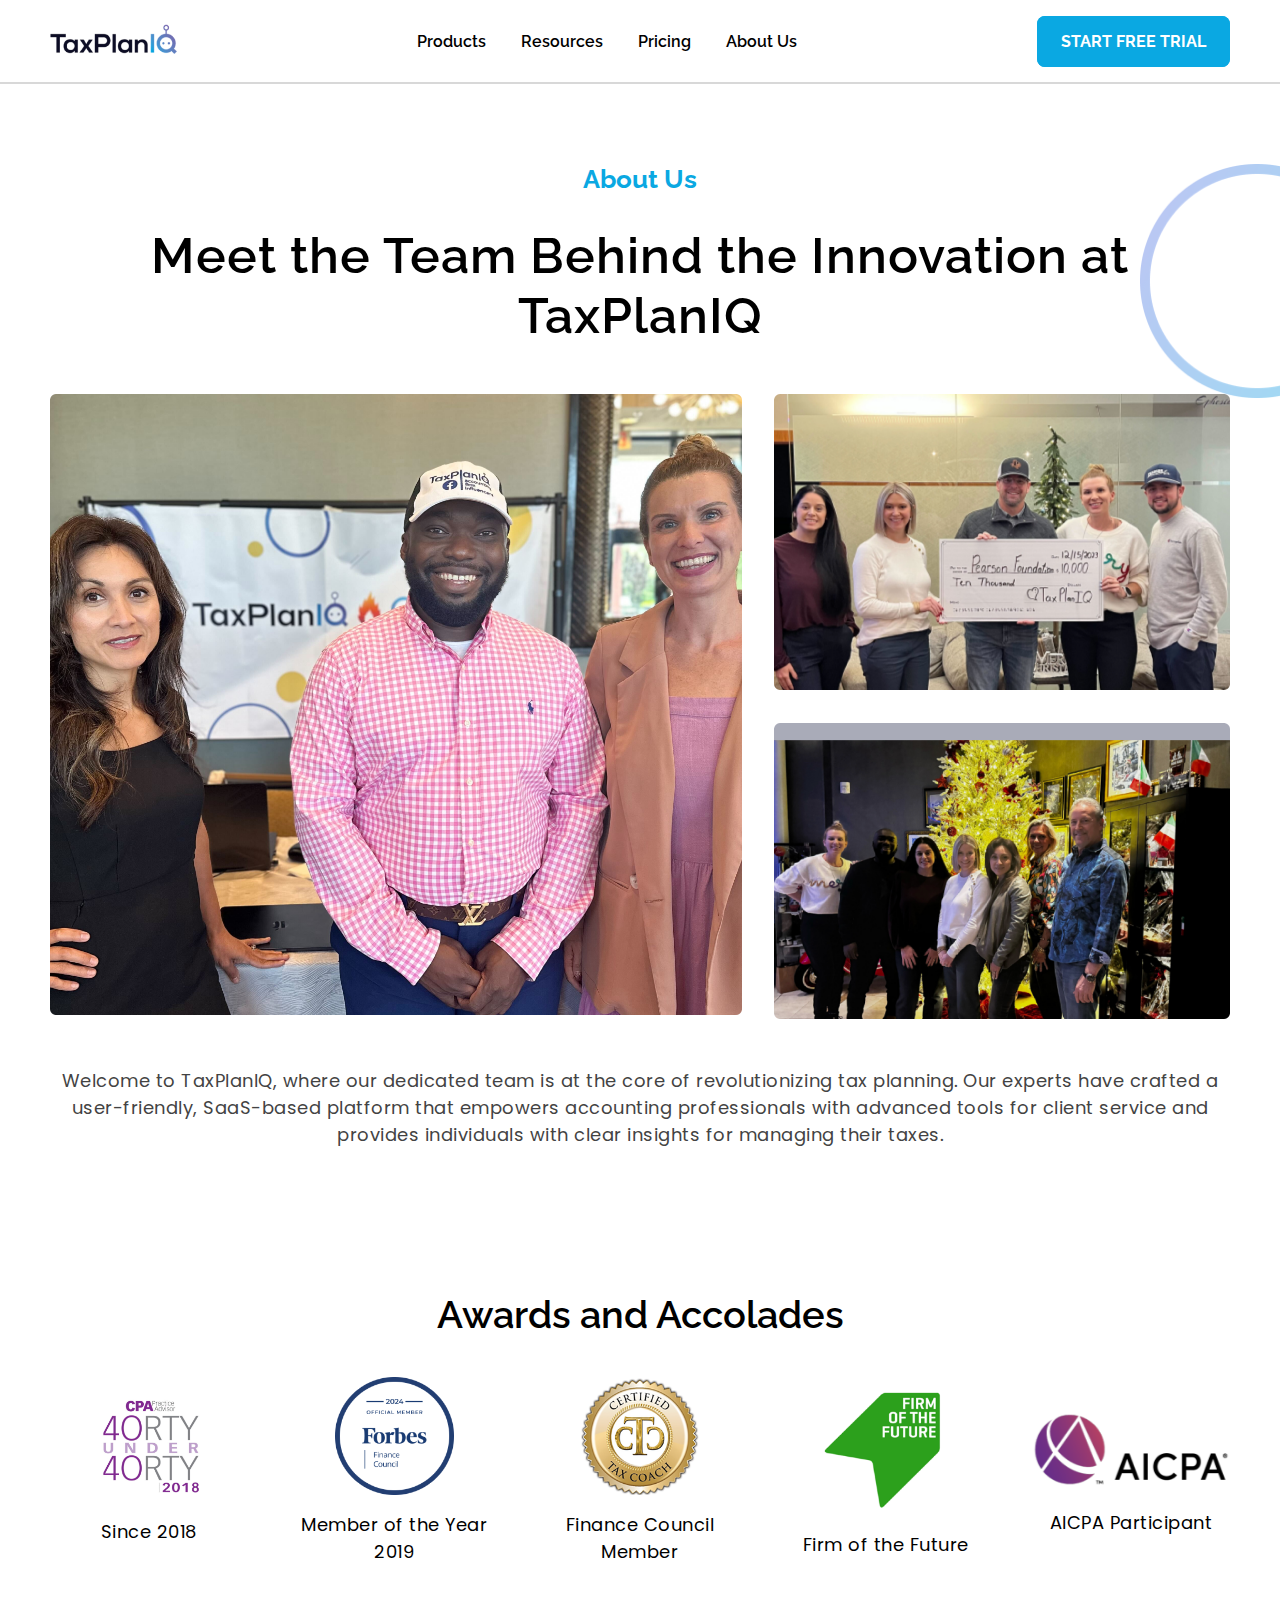
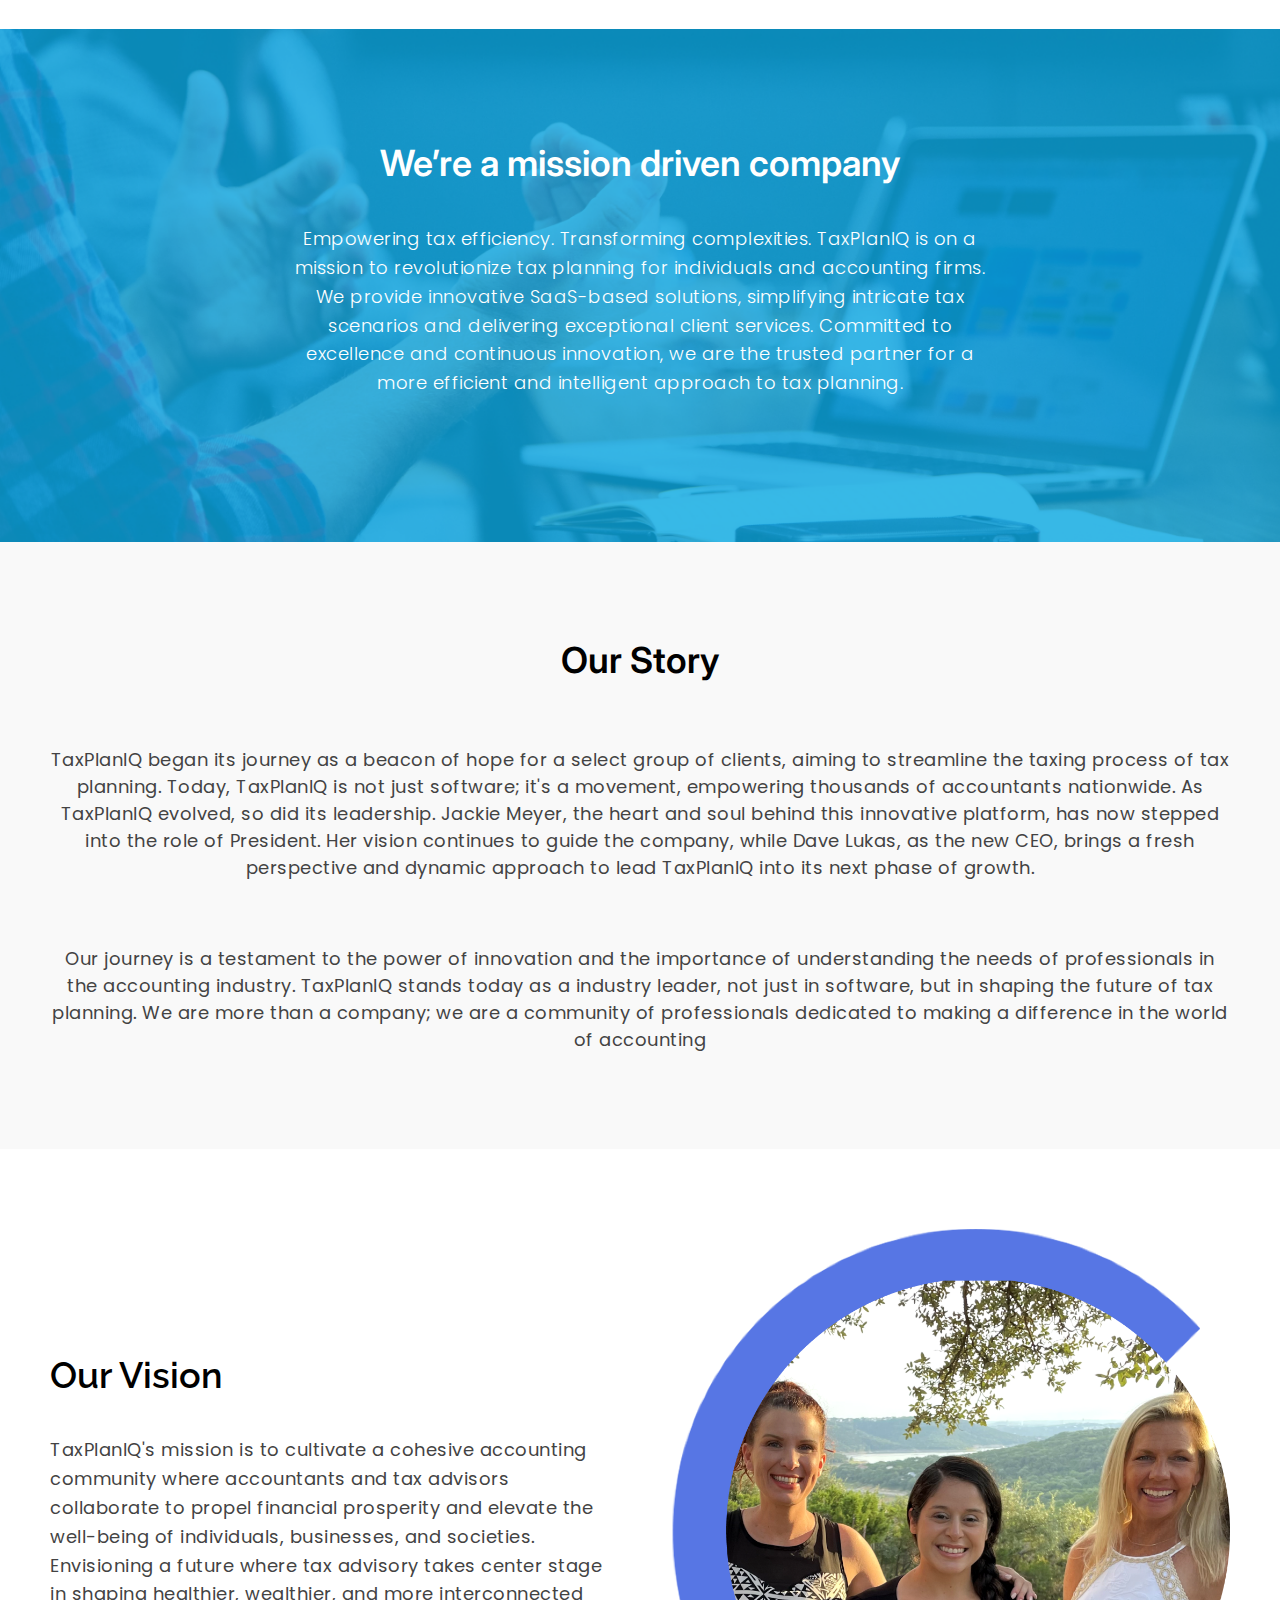
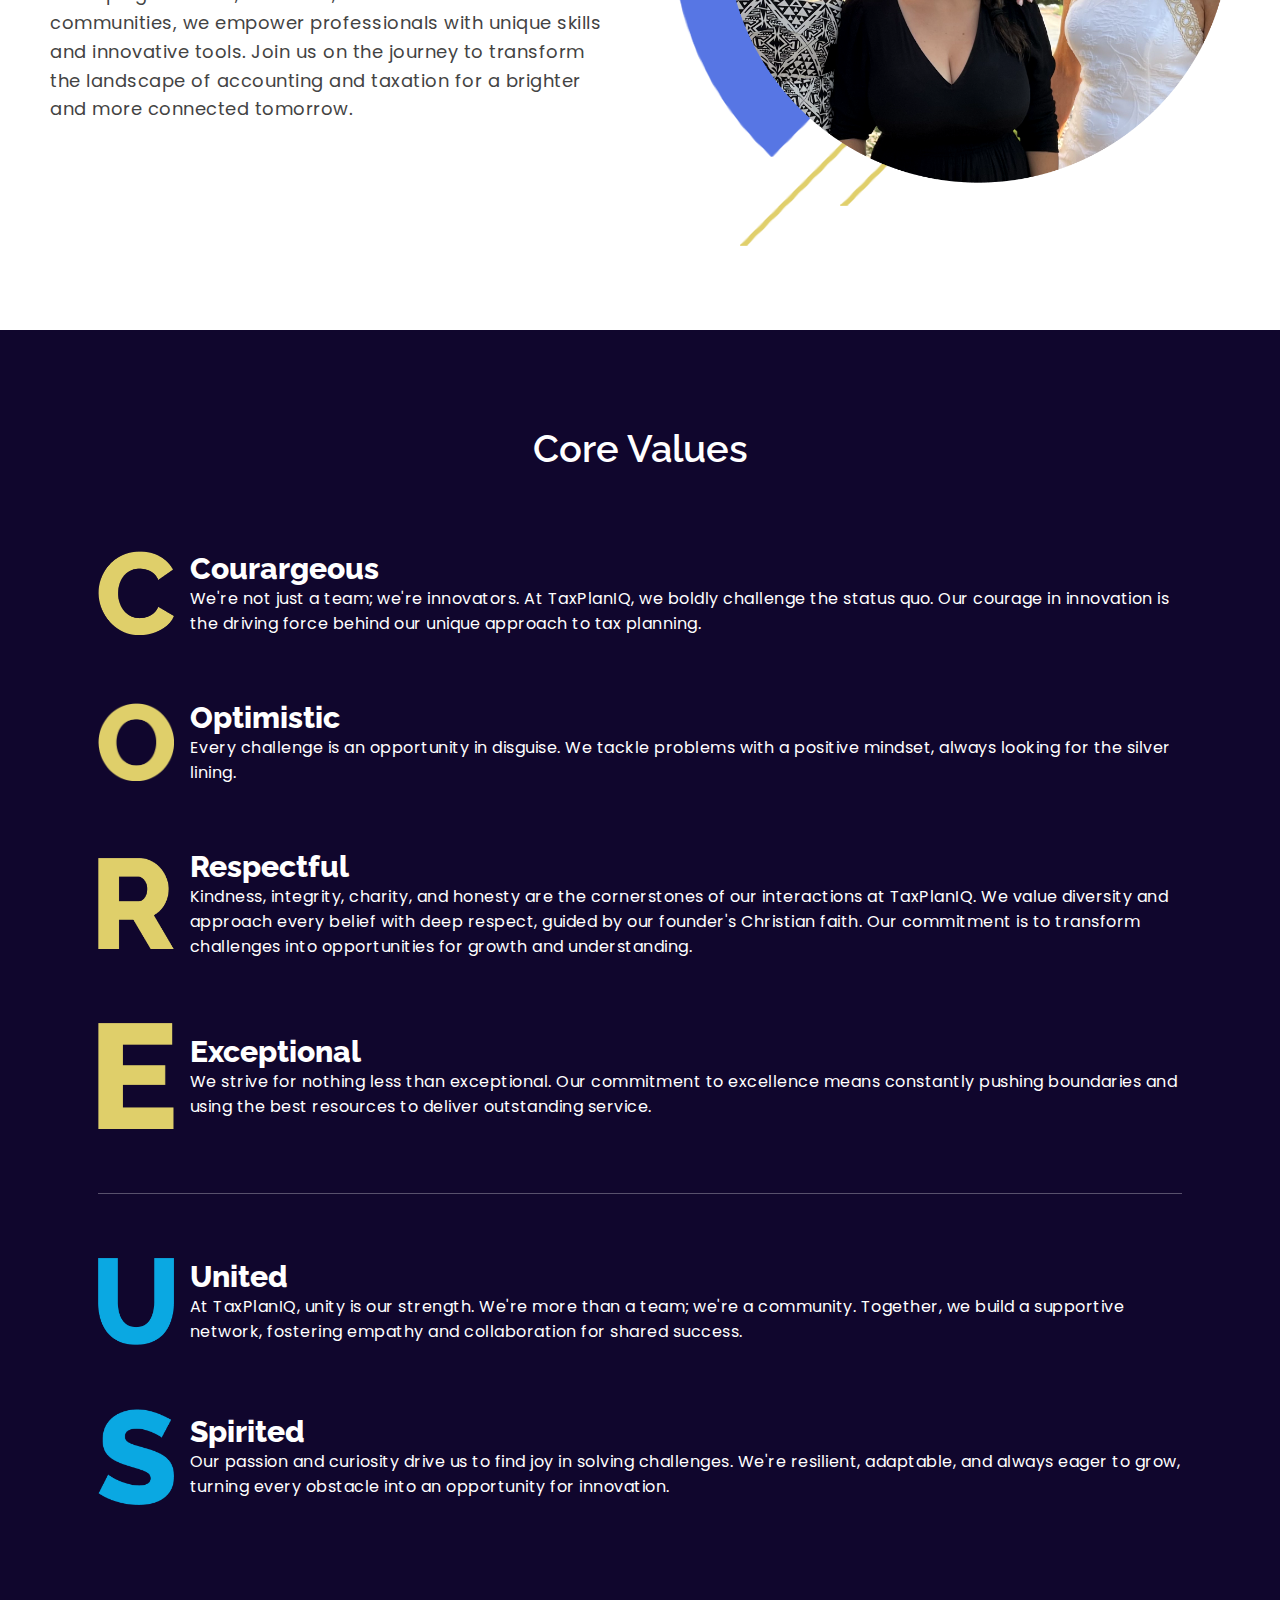
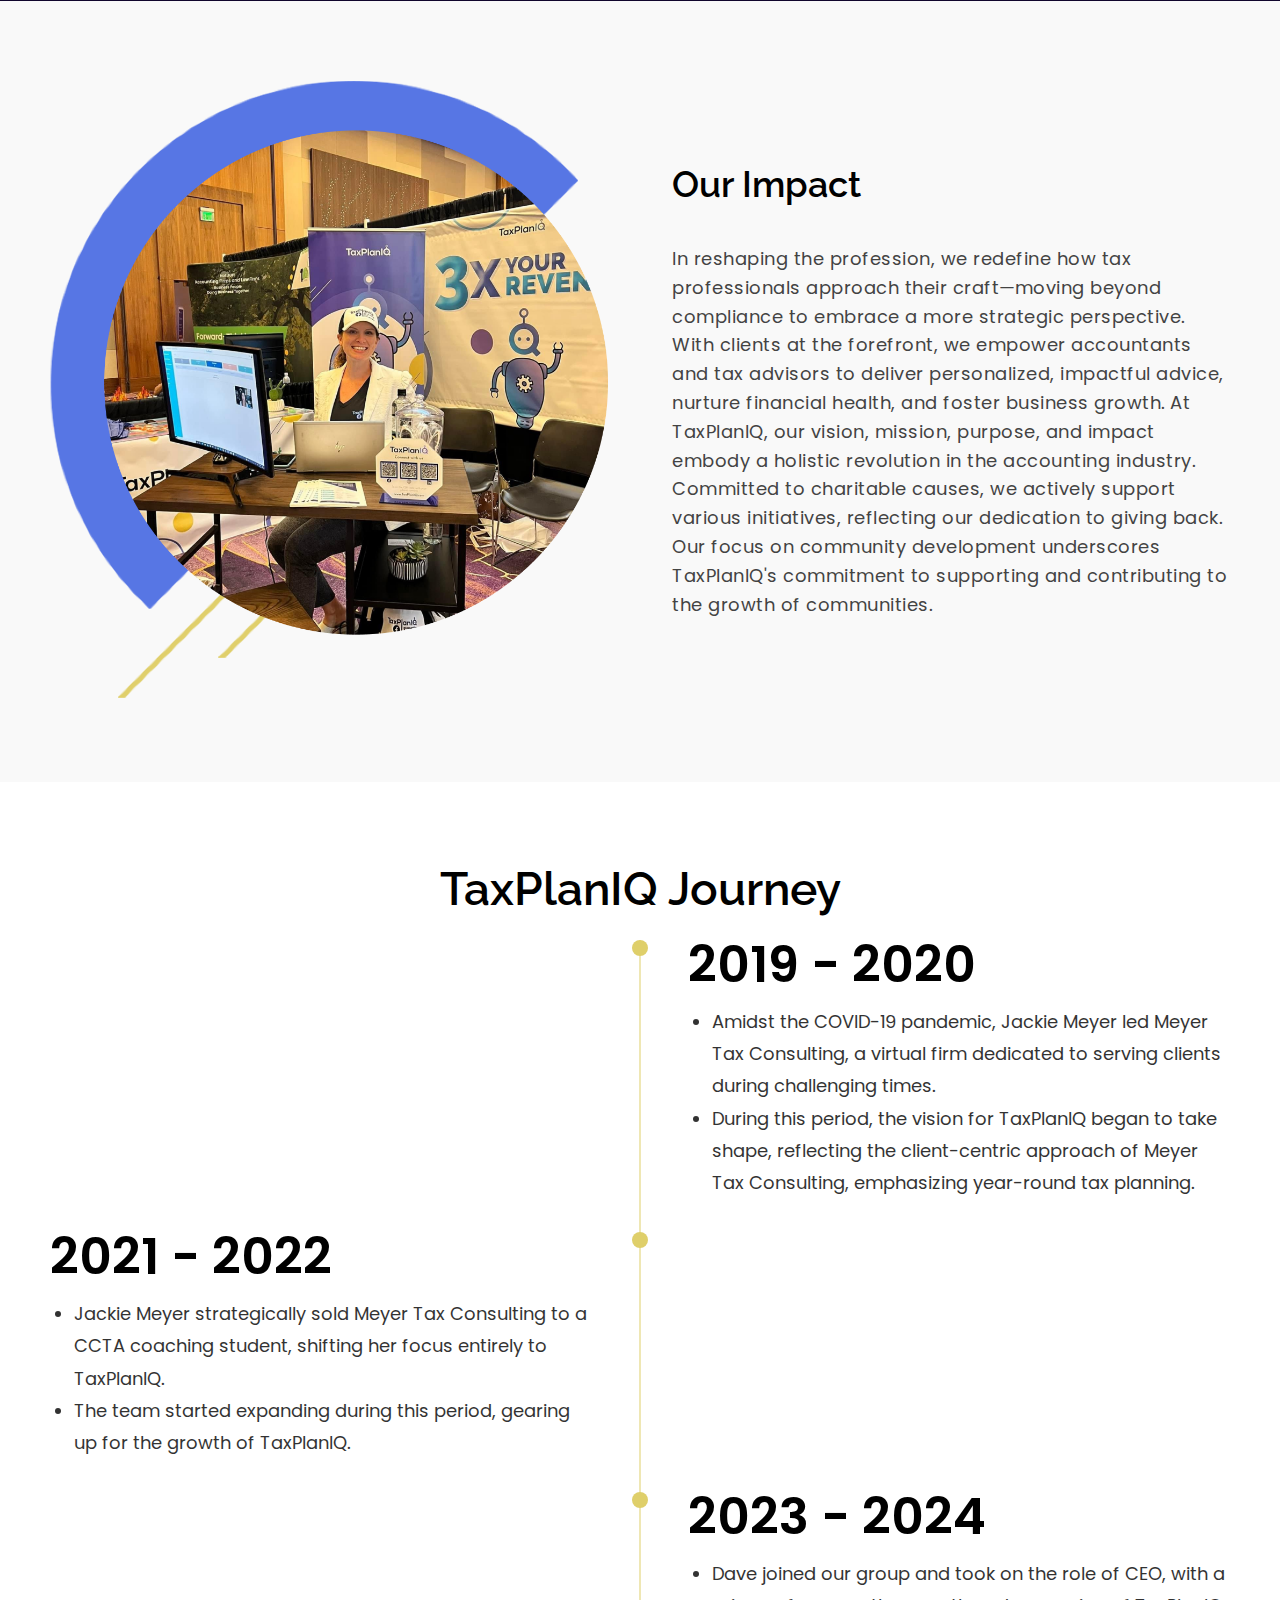
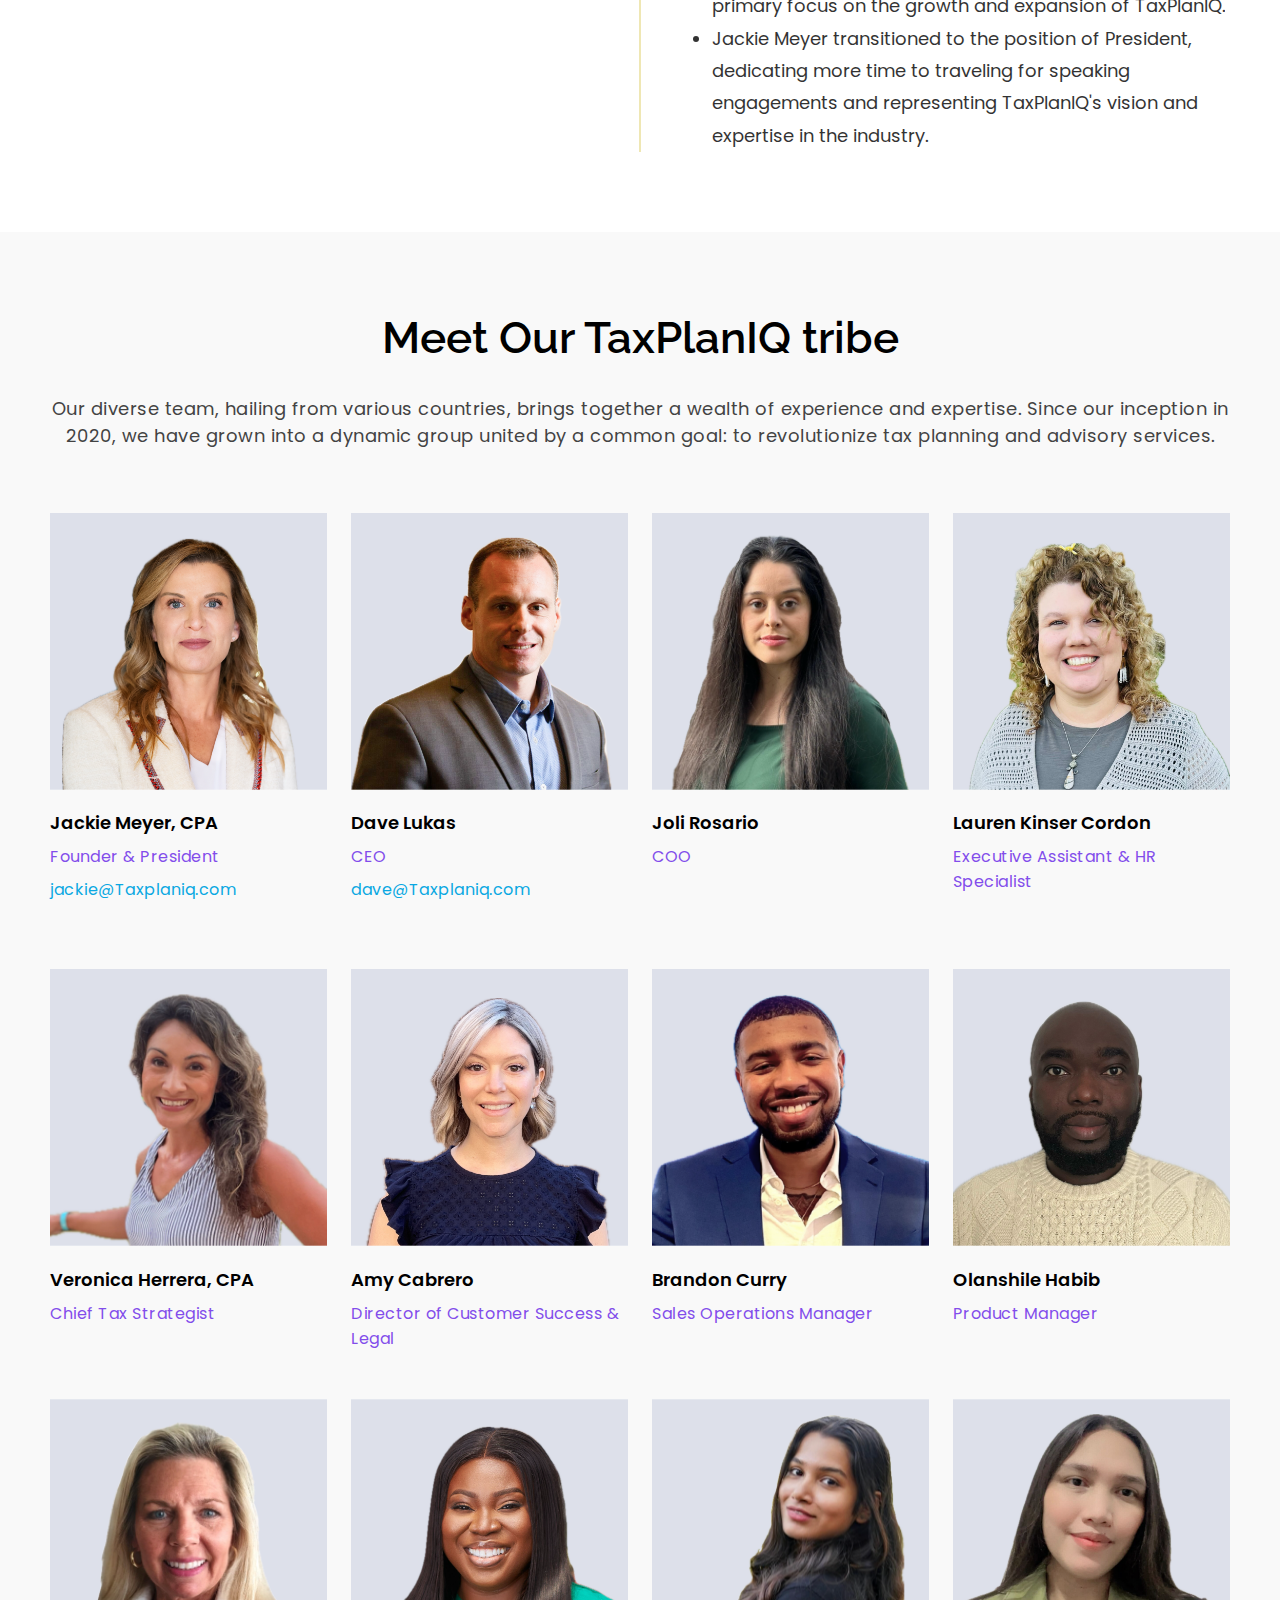
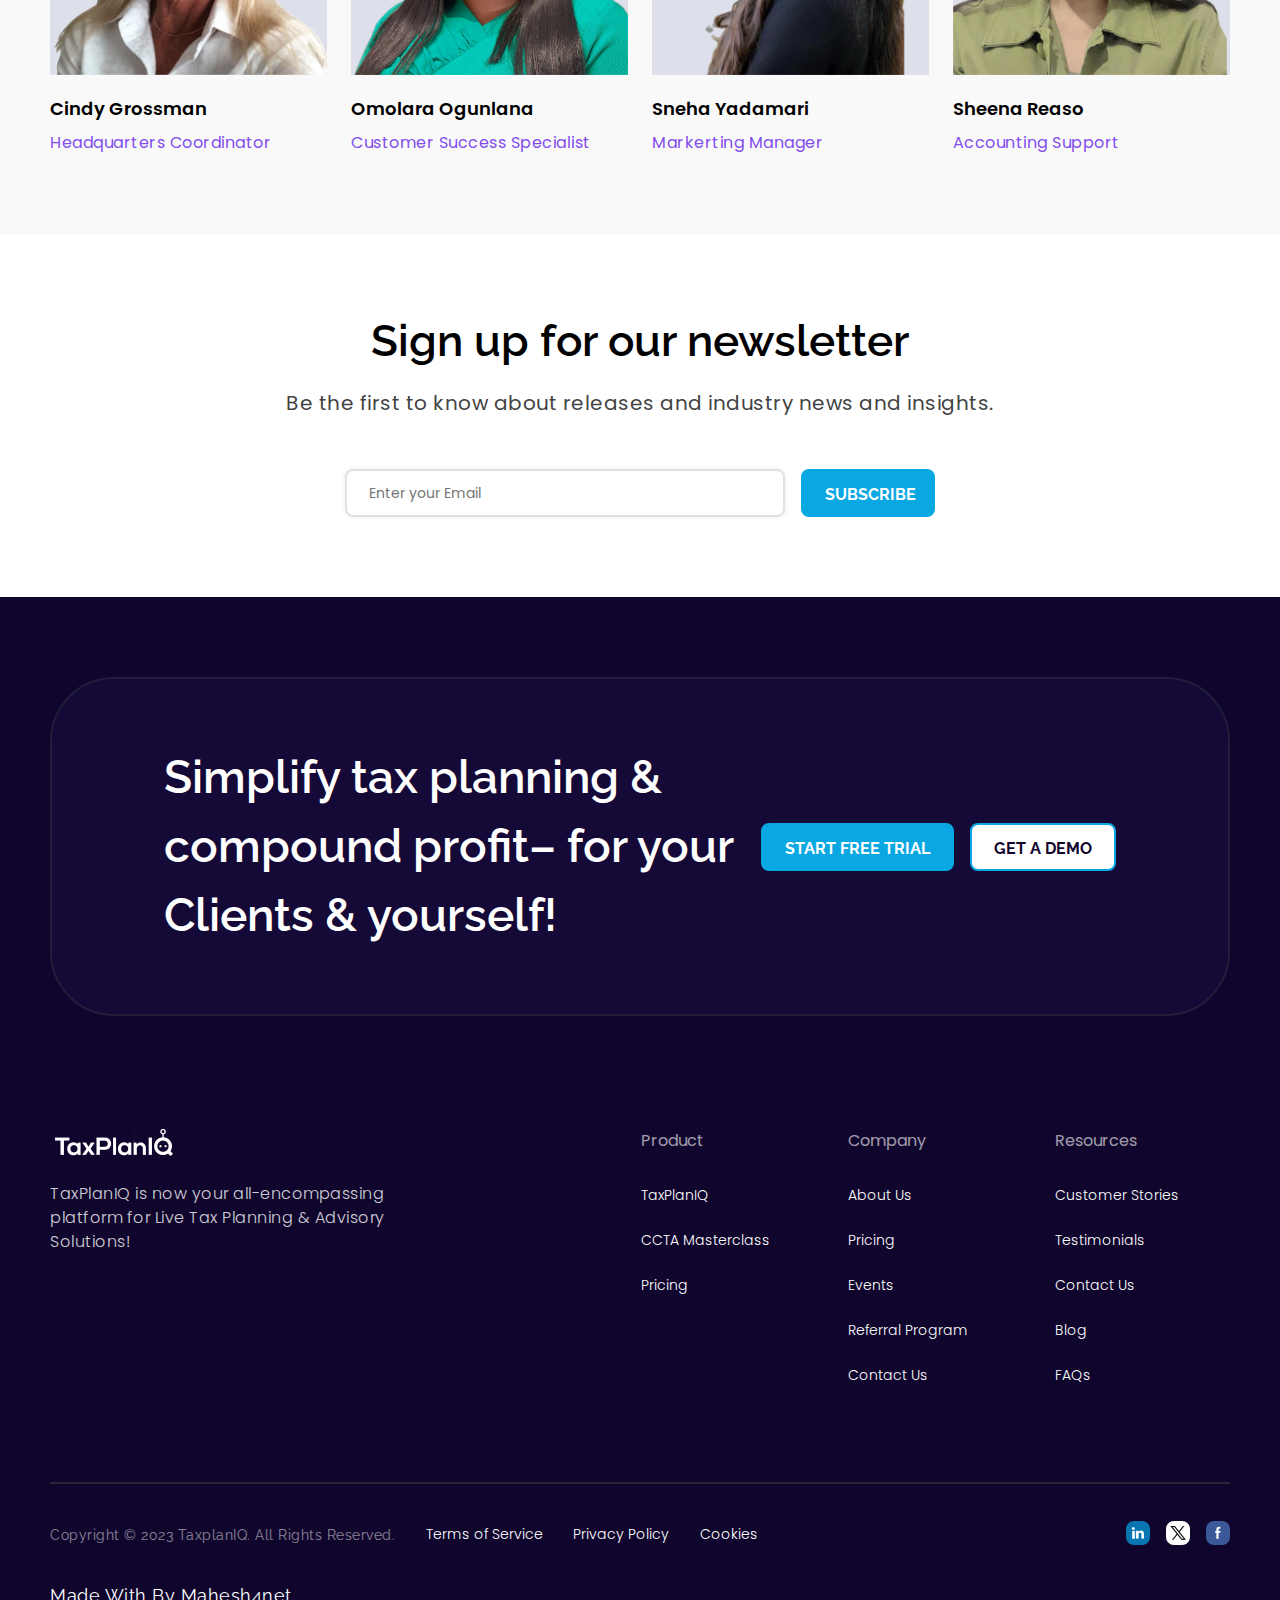
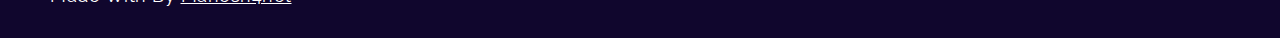
==== commit f151b02b: "mobile version fixed" ====
--- a/about.html
+++ b/about.html
@@ -15,70 +15,71 @@
 
 
 <!--navbar section-->
-<div class="container navbar-container" style="border-bottom: 2px solid var(--line);">
-
-    <div class="wrapper">
-        <div class="navbar-section">
-            <div class="navbar-logo">
-                <a href="/index.html"><img src="assets/home/main-logo.png" alt="logo" width="127px" height="auto"></a>
-
-            </div>
-            <div class="navbar-menu">
-                <a href="/products.html">Products</a>
-                <a href="/resources.html">Resources</a>
-                <a href="/pricing.html">Pricing</a>
-                <a href="/about.html">About Us</a>
-            </div>
-            <div class="navbar-btn">
-                <a href="#" class="primary-btn">START FREE TRIAL</a>
-            </div>
-        </div>
-    </div>
-</div>
-
-<div class="container mobile-navbar-container">
-
-    <div class="wrapper" style="padding-inline: 0px;">
-        <div class="mobile-navbar-section">
-            <div class="mobile-navbar-header">
-                <a href="/index.html"><img src="assets/home/main-logo.png" alt="logo" width="127px" height="auto"></a>
-
-                <div class="mobile-menu-controls">
-                    <i class="fa-solid fa-bars" id="open-btn" onclick="toggleMenuOn()"></i>
-                    <i class="fa-solid fa-x control-hidden" id="close-btn" onclick="toggleMenuOff()"></i>
-                </div>
-
-            </div>
-            <div class="mobile-navbar-menu" id="mobile-menu">
-                <a href="/products.html">Products</a>
-                <a href="/resources.html">Resources</a>
-                <a href="/pricing.html">Pricing</a>
-                <a href="/about.html">About Us</a>
-                <a href="#" class="primary-btn">START FREE TRIAL</a>
-            </div>
-
-
-
-        </div>
-    </div>
-</div>
+    <!--navbar section-->
+    <div class="container navbar-container" style="border-bottom: 2px solid var(--line);">
+    
+        <div class="wrapper">
+            <div class="navbar-section">
+                <div class="navbar-logo">
+                    <a href="index.html"><img src="assets/home/main-logo.png" alt="logo" width="127px" height="auto"></a>
+    
+                </div>
+                <div class="navbar-menu">
+                    <a href="products.html">Products</a>
+                    <a href="resources.html">Resources</a>
+                    <a href="pricing.html">Pricing</a>
+                    <a href="about.html">About Us</a>
+                </div>
+                <div class="navbar-btn">
+                    <a href="#" class="primary-btn">START FREE TRIAL</a>
+                </div>
+            </div>
+        </div>
+    </div>
+    
+    <div class="container mobile-navbar-container">
+    
+        <div class="wrapper" style="padding-inline: 0px !important;">
+            <div class="mobile-navbar-section">
+                <div class="mobile-navbar-header">
+                    <a href="index.html"><img src="assets/home/main-logo.png" alt="logo" width="127px" height="auto"></a>
+    
+                    <div class="mobile-menu-controls">
+                        <i class="fa-solid fa-bars" id="open-btn" onclick="toggleMenuOn()"></i>
+                        <i class="fa-solid fa-x control-hidden" id="close-btn" onclick="toggleMenuOff()"></i>
+                    </div>
+    
+                </div>
+                <div class="mobile-navbar-menu" id="mobile-menu">
+                    <a href="products.html">Products</a>
+                    <a href="resources.html">Resources</a>
+                    <a href="pricing.html">Pricing</a>
+                    <a href="about.html">About Us</a>
+                    <a href="#" class="primary-btn">START FREE TRIAL</a>
+                </div>
+    
+    
+    
+            </div>
+        </div>
+    </div>
 
 
     <!--------about hero section------->
 
     <div class="container about-hero-container">
-        <img src="/assets/about/hero-circle.png" alt="" class="about-hero-circle">
+        <img src="assets/about/hero-circle.png" alt="" class="about-hero-circle">
         <div class="wrapper">
             <div class="about-hero-section">
                 <h5 class="bold font26 skyblue textcenter">About Us</h5>
                 <h1 class="semibold font50 textcenter">Meet the Team Behind the Innovation at TaxPlanIQ</h1>
                 <div class="about-hero-img-container">
                     <div class="about-hero-left-img-box">
-                        <img src="/assets/about/hero-left-img.png" alt="">
+                        <img src="assets/about/hero-left-img.png" alt="">
                     </div>
                     <div class="about-hero-right-img-box">
-                        <img src="/assets/about/hero-right-top.png" alt="">
-                        <img src="/assets/about/hero-right-bottom.png" alt="">
+                        <img src="assets/about/hero-right-top.png" alt="">
+                        <img src="assets/about/hero-right-bottom.png" alt="">
                     </div>
                 </div>
                 <p class="font18 textcenter regular poppins grey">Welcome to TaxPlanIQ, where our dedicated team is at
@@ -100,25 +101,25 @@
                 <h2 class="font38 semibold textcenter">Awards and Accolades</h2>
                 <div class="awards-container">
                     <div class="award-box">
-                        <img src="/assets/about/40rty.png" alt="">
+                        <img src="assets/about/40rty.png" alt="">
                         <p class="font18 medium poppins">Since 2018</p>
                     </div>
                     <div class="award-box">
-                        <img src="/assets/about/FFC-Badge-Circle-Blue.png" alt="">
+                        <img src="assets/about/FFC-Badge-Circle-Blue.png" alt="">
                         <p class="font18 medium poppins">Member of the Year
                             2019</p>
                     </div>
                     <div class="award-box">
-                        <img src="/assets/about/certified.png" alt="">
+                        <img src="assets/about/certified.png" alt="">
                         <p class="font18 medium poppins">Finance Council
                             Member</p>
                     </div>
                     <div class="award-box">
-                        <img src="/assets/about/firm-of-future.png" alt="" style="width: 90%;">
+                        <img src="assets/about/firm-of-future.png" alt="" style="width: 90%;">
                         <p class="font18 medium poppins">Firm of the Future</p>
                     </div>
                     <div class="award-box">
-                        <img src="/assets/about/aicpa.png" alt="" style="width: 100%;">
+                        <img src="assets/about/aicpa.png" alt="" style="width: 100%;" class="last-logo">
                         <p class="font18 medium poppins">AICPA Participant</p>
                     </div>
                 </div>
@@ -197,7 +198,7 @@
                         and taxation for a brighter and more connected tomorrow.</p>
                 </div>
                 <div class="vision-img">
-                    <img src="/assets/about/three-girl.png" alt="">
+                    <img src="assets/about/three-girl.png" alt="">
                 </div>
 
             </div>
@@ -216,7 +217,7 @@
                 <h2 class="font38 semibold textcenter white">Core Values</h2>
                 <div class="values-container">
                     <div class="value-box">
-                        <img src="/assets/about/C.png" alt="">
+                        <img src="assets/about/C.png" alt="">
                         <div class="value-text">
                             <h4 class="font30 extrabold white">Courargeous</h4>
                             <p class="font16 white medium poppins">We're not just a team; we're innovators. At
@@ -225,7 +226,7 @@
                         </div>
                     </div>
                     <div class="value-box">
-                        <img src="/assets/about/O.png" alt="">
+                        <img src="assets/about/O.png" alt="">
                         <div class="value-text">
                             <h4 class="font30 extrabold white">Optimistic</h4>
                             <p class="font16 white medium poppins">Every challenge is an opportunity in disguise. We
@@ -234,7 +235,7 @@
                         </div>
                     </div>
                     <div class="value-box">
-                        <img src="/assets/about/R.png" alt="">
+                        <img src="assets/about/R.png" alt="">
                         <div class="value-text">
                             <h4 class="font30 extrabold white">Respectful</h4>
                             <p class="font16 white medium poppins">Kindness, integrity, charity, and honesty are the
@@ -245,7 +246,7 @@
                         </div>
                     </div>
                     <div class="value-box">
-                        <img src="/assets/about/E.png" alt="">
+                        <img src="assets/about/E.png" alt="">
                         <div class="value-text">
                             <h4 class="font30 extrabold white">Exceptional</h4>
                             <p class="font16 white medium poppins">We strive for nothing less than exceptional. Our
@@ -255,7 +256,7 @@
                     </div>
                     <hr class="core-values-hr">
                     <div class="value-box">
-                        <img src="/assets/about/U.png" alt="">
+                        <img src="assets/about/U.png" alt="">
                         <div class="value-text">
                             <h4 class="font30 extrabold white">United</h4>
                             <p class="font16 white medium poppins">At TaxPlanIQ, unity is our strength. We're more than
@@ -264,7 +265,7 @@
                         </div>
                     </div>
                     <div class="value-box">
-                        <img src="/assets/about/S.png" alt="">
+                        <img src="assets/about/S.png" alt="">
                         <div class="value-text">
                             <h4 class="font30 extrabold white">Spirited</h4>
                             <p class="font16 white medium poppins">Our passion and curiosity drive us to find joy in
@@ -286,7 +287,7 @@
             <div class="vision-section">
 
                 <div class="vision-img">
-                    <img src="/assets/about/computer-girl.png" alt="">
+                    <img src="assets/about/computer-girl.png" alt="">
                 </div>
 
                 <div class="vision-text">
@@ -373,11 +374,11 @@
                     advisory services.</p>
                 <div class="tribe-member-container">
                     <div class="tribe-member-box">
-                        <img src="/assets/about/ceo.png" alt="">
+                        <img src="assets/about/ceo.png" alt="">
                         <h4 class="font18 semibold poppins">Jackie Meyer, CPA</h4>
                         <p class="font16 poppins medium purple">Founder & President</p>
                         <p class="font16 medium poppins skyblue ">jackie@Taxplaniq.com</p>
-                        <img src="/assets/about/Linkedin.png" alt="" style="display: inline-block; width: 30px;">
+                        <img src="assets/about/Linkedin.png" alt="" style="display: inline-block; width: 30px;">
                         <div class="ceo-details tribe-details">
                             <p>Jackie Meyer, a 40 under 40 honoree since 2018, is the founder of Meyer Tax Consulting
                                 and TaxPlanIQ. She leads the
@@ -390,11 +391,11 @@
                         </div>
                     </div>
                     <div class="tribe-member-box">
-                        <img src="/assets/about/dave.png" alt="">
+                        <img src="assets/about/dave.png" alt="">
                         <h4 class="font18 semibold poppins">Dave Lukas</h4>
                         <p class="font16 poppins medium purple">CEO</p>
                         <p class="font16 medium poppins skyblue">dave@Taxplaniq.com</p>
-                        <img src="/assets/about/Linkedin.png" alt="" style="display: inline-block; width: 30px;">
+                        <img src="assets/about/Linkedin.png" alt="" style="display: inline-block; width: 30px;">
                         <div class="dave-details tribe-details">
                             <p>Meet Dave, a seasoned entrepreneur, bestselling author, and investor with a stellar track
                                 record on the INC 5000 and
@@ -408,7 +409,7 @@
 
                     </div>
                     <div class="tribe-member-box">
-                        <img src="/assets/about/joli.png" alt="">
+                        <img src="assets/about/joli.png" alt="">
                         <h4 class="font18 semibold poppins">Joli Rosario</h4>
                         <p class="font16 poppins medium purple">COO</p>
                         <div class="joli-details tribe-details">
@@ -419,7 +420,7 @@
                         </div>
                     </div>
                     <div class="tribe-member-box">
-                        <img src="/assets/about/lauren.png" alt="">
+                        <img src="assets/about/lauren.png" alt="">
                         <h4 class="font18 semibold poppins">Lauren Kinser Cordon</h4>
                         <p class="font16 poppins medium purple">Executive Assistant & HR Specialist</p>
                         <div class="lauren-details tribe-details">
@@ -433,7 +434,7 @@
                         </div>
                     </div>
                     <div class="tribe-member-box">
-                        <img src="/assets/about/varonica.png" alt="">
+                        <img src="assets/about/varonica.png" alt="">
                         <h4 class="font18 semibold poppins">Veronica Herrera, CPA</h4>
                         <p class="font16 poppins medium purple">Chief Tax Strategist</p>
                         <div class="varonica-details tribe-details">
@@ -448,7 +449,7 @@
                         </div>
                     </div>
                     <div class="tribe-member-box">
-                        <img src="/assets/about/amy.png" alt="">
+                        <img src="assets/about/amy.png" alt="">
                         <h4 class="font18 semibold poppins">Amy Cabrero</h4>
                         <p class="font16 poppins medium purple">Director of Customer Success & Legal</p>
                         <div class="amy-details tribe-details">
@@ -461,7 +462,7 @@
                         </div>
                     </div>
                     <div class="tribe-member-box">
-                        <img src="/assets/about/brandon.png" alt="">
+                        <img src="assets/about/brandon.png" alt="">
                         <h4 class="font18 semibold poppins">Brandon Curry</h4>
                         <p class="font16 medium poppins purple">Sales Operations Manager</p>
                         <div class="brandon-details tribe-details">
@@ -475,7 +476,7 @@
                         </div>
                     </div>
                     <div class="tribe-member-box">
-                        <img src="/assets/about/olanshile.png" alt="">
+                        <img src="assets/about/olanshile.png" alt="">
                         <h4 class="font18 semibold poppins">Olanshile Habib</h4>
                         <p class="font16 medium poppins purple">Product Manager</p>
                         <div class="olanshile-details tribe-details">
@@ -489,7 +490,7 @@
                         </div>
                     </div>
                     <div class="tribe-member-box">
-                        <img src="/assets/about/cindy.png" alt="">
+                        <img src="assets/about/cindy.png" alt="">
                         <h4 class="font18 semibold poppins">Cindy Grossman</h4>
                         <p class="font16 medium poppins purple">Headquarters Coordinator</p>
                         <div class="cindy-details tribe-details">
@@ -503,7 +504,7 @@
                         </div>
                     </div>
                     <div class="tribe-member-box">
-                        <img src="/assets/about/omolara.png" alt="">
+                        <img src="assets/about/omolara.png" alt="">
                         <h4 class="font18 semibold poppins">Omolara Ogunlana</h4>
                         <p class="font16 medium poppins purple">Customer Success Specialist</p>
                         <div class="omalara-details tribe-details">
@@ -516,7 +517,7 @@
                         </div>
                     </div>
                     <div class="tribe-member-box">
-                        <img src="/assets/about/sneha.png" alt="">
+                        <img src="assets/about/sneha.png" alt="">
                         <h4 class="font18 semibold poppins">Sneha Yadamari</h4>
                         <p class="font16 medium poppins purple">Markerting Manager</p>
                         <div class="sneha-details tribe-details">
@@ -529,7 +530,7 @@
                         </div>
                     </div>
                     <div class="tribe-member-box">
-                        <img src="/assets/about/sheena.png" alt="">
+                        <img src="assets/about/sheena.png" alt="">
                         <h4 class="font18 semibold poppins">Sheena Reaso</h4>
                         <p class="font16 medium poppins purple">Accounting Support</p>
                         <div class="sheena-details tribe-details">
@@ -634,6 +635,10 @@
                     </div>
 
                 </div>
+                <div class="credit">
+                    <p class="">Made With <i class="fa-solid fa-heart"></i> By <a
+                            href="https://www.github.com/mahesh4net">Mahesh4net</a></p>
+                </div>
             </div>
         </div>
     </div>
--- a/styles.css
+++ b/styles.css
@@ -1233,9 +1233,9 @@
   gap: 1rem;
 }
 
-.blog-details h3:hover{
-cursor: pointer;
-color: var(--skyblue);
+.blog-details h3:hover {
+  cursor: pointer;
+  color: var(--skyblue);
 }
 
 .blog-author {
@@ -2108,7 +2108,7 @@
   border-radius: 1rem;
 
   padding-inline: 2rem;
-  background-image: url(/assets/resources/guide-bg.png);
+  background-image: url(assets/resources/guide-bg.png);
 }
 
 .guide-container a {
@@ -2507,7 +2507,7 @@
 }
 
 .mission-container {
-  background: url("/assets/about/gradient-background.png");
+  background: url("assets/about/gradient-background.png");
   background-size: cover;
 }
 
@@ -2725,6 +2725,27 @@
   margin-bottom: 0.7rem;
 }
 
+/* credit-section  */
+
+.credit p{
+  text-align: left;
+}
+
+.credit p a{
+  color: white;
+  transition: all 0.3s;
+}
+
+.credit p a:hover{
+  transform: scale(1.1);
+
+}
+
+.credit p i{
+  color: red;
+}
+
+
 /*-----------------------------
 ----------REPONSIVE DESIGN------
 -----------------------------*/
@@ -3122,6 +3143,10 @@
     width: 80%;
   }
 
+
+  .credit p{
+    text-align: center;
+  }
   /* product page */
 
   .product-benifits-section {
@@ -3171,94 +3196,91 @@
     width: 80%;
   }
 
-/* product page  */
-.courses-section{
-  flex-wrap: wrap;
-}
-
-.course-card{
-  width: calc(50% - 1rem);
-
-}
-
-.coaching-cards-container{
-  flex-direction: column;
-  align-items: center;
-  gap: 2rem;
-}
-
-.coaching-card{
-  width: 70%;
-}
-
-.middle-cta-text{
-  width: 100%;
-}
-
-
-/* pricing page  */
-
-.pricing-section h2{
-  font-size: 2.5rem;
-}
-
-.pricing-testimonial-section .other-testimonials{
-  flex-direction: row;
-}
-
-/* about us  */
-
-.awards-container{
-  flex-wrap: wrap !important;
-  align-items: center;
-  justify-content: center;
-  flex: 1;
-  flex-shrink: 0.5;
-}
-
-.award-box{
-
-  width: fit-content;
-  max-width: 45%;
-  text-wrap: nowrap;
-}
-
-.award-box img{
-width: 40% !important;
-}
-
-.award-box p{
-  font-size: 1rem;
-}
-
-.about-mission-section{
-  width: 100%;
-}
-
-.vision-section{
-  flex-direction: column-reverse;
-}
-
-.vision-text{
-  width: 100%;
-}
-
-.journey-box2 {
+  /* product page  */
+  .courses-section {
+    flex-wrap: wrap;
+  }
+
+  .course-card {
+    width: calc(50% - 1rem);
+  }
+
+  .coaching-cards-container {
+    flex-direction: column;
+    align-items: center;
+    gap: 2rem;
+  }
+
+  .coaching-card {
+    width: 70%;
+  }
+
+  .middle-cta-text {
+    width: 100%;
+  }
+
+  /* pricing page  */
+
+  .pricing-section h2 {
+    font-size: 2.5rem;
+  }
+
+  .pricing-testimonial-section .other-testimonials {
+    flex-direction: row;
+  }
+
+  /* about us  */
+
+  .awards-container {
+    flex-wrap: wrap !important;
+    align-items: center;
+    justify-content: center;
+    flex: 1;
+    flex-shrink: 0.5;
+  }
+
+  .award-box {
+    width: fit-content;
+    max-width: 45%;
+    text-wrap: nowrap;
+  }
+
+  .award-box img {
+    width: 40% !important;
+  }
+
+  .award-box p {
+    font-size: 1rem;
+  }
+
+  .about-mission-section {
+    width: 100%;
+  }
+
+  .vision-section {
+    flex-direction: column-reverse;
+  }
+
+  .vision-text {
+    width: 100%;
+  }
+
+  .journey-box2 {
     margin-left: auto !important;
     padding-left: 0;
     padding-right: 3rem;
-}
-
-.journey-box{
-  width: 100%;
-  margin-left: 1rem;
-}
-
-.journey-box2{
-  margin-left: 1rem !important;
-  padding-left: 3rem;
-}
-.journey-container::after {
+  }
+
+  .journey-box {
+    width: 100%;
+    margin-left: 1rem;
+  }
+
+  .journey-box2 {
+    margin-left: 1rem !important;
+    padding-left: 3rem;
+  }
+  .journey-container::after {
     position: absolute;
     content: "";
     width: 1px;
@@ -3267,9 +3289,9 @@
     background-color: var(--darkyellow);
     left: 1rem;
     transform: translateX(-50%);
-}
-
-.journey-box2::after {
+  }
+
+  .journey-box2::after {
     position: absolute;
     content: "";
     width: 1rem;
@@ -3279,17 +3301,15 @@
     border-radius: 50%;
     transform: translateX(-50%);
     background-color: var(--darkyellow);
-}
-
-
-.journey-container h3{
-  font-size: 2rem;
-}
-
-.tribe-member-box{
-  width: calc(33.3% - 1rem);
-}
-
+  }
+
+  .journey-container h3 {
+    font-size: 2rem;
+  }
+
+  .tribe-member-box {
+    width: calc(33.3% - 1rem);
+  }
 }
 
 @media (max-width: 768px) {
@@ -3313,115 +3333,118 @@
     width: 60%;
   }
 
- .advisory-hr {
-  display: none;
-}
-
-  .advisory-steps-container{
+  .advisory-hr {
+    display: none;
+  }
+
+  .advisory-steps-container {
     flex-direction: column;
     align-items: center;
   }
 
-  .advisory-step{
+  .advisory-step {
     width: 50%;
   }
 
-
-  .document-img-outer-box{
+  .document-img-outer-box {
     width: 70%;
     margin-top: 2rem;
   }
 
-  .template-section-details{
+  .template-section-details {
     width: 70%;
   }
 
-  .workflow-cards-box{
+  .workflow-cards-box {
     width: 70%;
   }
 
-  .pfeature-card{
-    width: 100%;
-  }
-
-  .pfeature-section-info{
+  .pfeature-card {
+    width: 100%;
+  }
+
+  .pfeature-section-info {
     width: 100% !important;
   }
 
-  .product-pricing-cards-container{
+  .product-pricing-cards-container {
     flex-direction: column;
     align-items: center;
   }
 
-  .product-pro-card, .product-essentials-card, .product-advanced-card{
+  .product-pro-card,
+  .product-essentials-card,
+  .product-advanced-card {
     width: 50%;
     border-radius: 1rem;
   }
 
-  .product-contact-card-container{
+  .product-contact-card-container {
     flex-direction: column;
     align-items: center;
   }
 
-  .sales-chat, .support-chat, .call-us{
+  .sales-chat,
+  .support-chat,
+  .call-us {
     width: 70%;
   }
   /* resources page */
-.video-tutorials-section{
-  flex-direction: column;
-}
-
-.video-tutorial-img, .video-tutorial-text{
-  width: 100%;
-}
+  .video-tutorials-section {
+    flex-direction: column;
+  }
+
+  .video-tutorial-img,
+  .video-tutorial-text {
+    width: 100%;
+  }
   /* pricing page */
-.pricing-testimonial-section .other-testimonials{
-  flex-direction: column;
-}
-
-.pricing-testimonial-section .other-testimonials .testimonial{
-  width: 100%;
-}
-
-
-.faq-section{
-  width: 100%;
-}
+  .pricing-testimonial-section .other-testimonials {
+    flex-direction: column;
+  }
+
+  .pricing-testimonial-section .other-testimonials .testimonial {
+    width: 100%;
+  }
+
+  .faq-section {
+    width: 100%;
+  }
 
   /* about us  */
-.about-hero-section h1{
-  font-size: 2rem !important;
-}
-
-.about-hero-img-container{
-  flex-direction: column;
-  align-items: center;
-}
-
-.about-hero-left-img-box{
-  width: 100%;
-}
-
-.about-hero-right-img-box{
-  width: 100%;
-  flex-direction: row;
-}
-
-
-.about-hero-right-img-box img{
-  width: calc(50% - 1rem);
-}
-
-
-
+  .about-hero-section h1 {
+    font-size: 2rem !important;
+  }
+
+  .about-hero-img-container {
+    flex-direction: column;
+    align-items: center;
+  }
+
+  .about-hero-left-img-box {
+    width: 100%;
+  }
+
+  .about-hero-right-img-box {
+    width: 100%;
+    flex-direction: row;
+  }
+
+  .about-hero-right-img-box img {
+    width: calc(50% - 1rem);
+  }
 }
 
 @media (max-width: 425px) {
   /* global styles */
 
-  h1{
-  font-size: 1.8rem !important;
-}
+  .wrapper{
+    padding-inline: 15px !important;
+  }
+
+  h1 {
+    font-size: 1.8rem !important;
+  }
 
   h2 {
     font-size: 1.8rem !important;
@@ -3438,6 +3461,19 @@
     width: 70%;
   }
 
+  .review-details-box p{
+    font-size: 1.3rem;
+  }
+
+   .review-details-box .author h4, .review-details-box .author p{
+    font-size: 1.2rem !important;
+  }
+
+.logo{
+  width: 30% !important;
+}
+
+
   .features-section {
     text-align: left;
   }
@@ -3468,7 +3504,7 @@
   }
 
   .main-testimonial {
-    padding: 0.5rem;
+    padding: 1rem;
   }
 
   .main-testimonial-image {
@@ -3480,6 +3516,18 @@
   .testimonial {
     padding: 0px;
   }
+
+  .main-testimonial-text .p:nth-of-type(1){
+    font-size: 1.3rem !important;
+  }
+
+  .overview-section .number-stats{
+    gap: 0.5rem;
+  }
+
+      .plan-stats, .clients-stats, .saving-stats, .published-stats {
+        width: calc(50% - 0.25rem);
+    }
 
   .middle-cta-section {
     padding: 1rem 1rem;
@@ -3531,6 +3579,10 @@
 
   .rating {
     width: 35% !important;
+  }
+
+  .home-hero-container {
+    overflow-x: hidden;
   }
 
   .hero-cta {
@@ -3564,96 +3616,127 @@
 
   /* products page */
 
-
-.headcta-buttons{
-  flex-direction: column;
-  width: 100%;
-}
-
-.headcta-buttons .primary-btn, .headcta-buttons .secondary-btn{
-  min-width: 100% !important;
-}
-
-.head-analytics-section .number-stats{
-  flex-direction: column;
-}
-
-.head-analytics-section .clients-stats, .head-analytics-section .saving-stats, .head-analytics-section .plan-stats, .head-analytics-section .published-stats{
-  min-width: 100%;
-}
-
-.product-benifits-image{
-  width: 100%;
-}
-
-.product-gain p:nth-of-type(2), .product-return p:nth-of-type(2), .product-savings p:nth-of-type(2),.product-savings-10 p:nth-of-type(2) {
-  font-size: 1.5rem;
-}
-
-
-.advisory-step{
-  width: 70%;
-}
-
-.advisory-section p{
-  text-align: left;
-}
-
-.document-img-outer-box{
-  width: 100%;
-}
-
-.pdf-name p{
-  font-size: 14px !important;
-}
-
-.template-section-details{
-  width: 100%;
-}
-
-.template-bg-circle {
+  .headcta-buttons {
+    flex-direction: column;
+    width: 100%;
+  }
+
+  .headcta-buttons .primary-btn,
+  .headcta-buttons .secondary-btn {
+    min-width: 100% !important;
+  }
+
+  .head-analytics-section .number-stats {
+    flex-direction: column;
+  }
+
+  .head-analytics-section .clients-stats,
+  .head-analytics-section .saving-stats,
+  .head-analytics-section .plan-stats,
+  .head-analytics-section .published-stats {
+    min-width: 100%;
+  }
+
+  .product-benifits-image {
+    width: 100%;
+  }
+
+  .product-gain p:nth-of-type(2),
+  .product-return p:nth-of-type(2),
+  .product-savings p:nth-of-type(2),
+  .product-savings-10 p:nth-of-type(2) {
+    font-size: 1.5rem;
+  }
+
+  .product-gain, .product-savings-10 {
+    width: 90%;
+  }
+
+
+
+  .product-return-and-savings{
+    flex-direction: column;
+    width: 90%;
+  }
+
+  .product-return, .product-savings{
+    width: 100%;
+  }
+
+  .advisory-section img {
+    width: 70%;
+}
+
+  .advisory-step {
+    width: 70%;
+  }
+
+  .advisory-section p {
+    text-align: left;
+  }
+
+  .document-img-outer-box {
+    width: 100%;
+  }
+
+  .pdf-name p {
+    font-size: 12px !important;
+  }
+
+  .workflow-todos-header p{
+    font-size: 1.1rem;
+  }
+
+  .template-section-details {
+    width: 100%;
+  }
+
+  .template-bg-circle {
     position: absolute;
     top: -20px;
     left: -20px;
     width: 46%;
     z-index: -1;
-}
-
-
-.workflow-cards-box{
-  width: 100%;
-}
-
-.middle-cta-text{
-  width: 100% !important;
-}
-
-.middle-cta-section{
-  border-radius: 0px;
-}
-
-.middle-cta-section h2{
-  font-size: 1.5rem !important;
-}
-.middle-cta-wrapper{
-  padding-inline: 0px;
-}
-
-.pfeature-card{
-  flex-direction: column;
-  align-items: center;
-}
-
-.pfeature-card-img{
-  width: 20%  !important;
-}
-
-  .product-pro-card, .product-essentials-card, .product-advanced-card{
+  }
+
+  .workflow-cards-box {
+    width: 100%;
+  }
+
+  .middle-cta-text {
+    width: 100% !important;
+  }
+
+  .middle-cta-section {
+    border-radius: 0px;
+  }
+
+  .middle-cta-section h2 {
+    font-size: 1.5rem !important;
+  }
+  .middle-cta-wrapper {
+    padding-inline: 0px;
+  }
+
+  .pfeature-card {
+    flex-direction: column;
+    align-items: center;
+  }
+
+  .pfeature-card-img {
+    width: 20% !important;
+  }
+
+  .product-pro-card,
+  .product-essentials-card,
+  .product-advanced-card {
     width: 100%;
     border-radius: 1rem;
   }
 
-    .sales-chat, .support-chat, .call-us{
+  .sales-chat,
+  .support-chat,
+  .call-us {
     width: 100%;
   }
 
@@ -3662,125 +3745,122 @@
   }
   /* resources page */
 
-.courses-section{
-  flex-direction: column;
-
-}
-
-.course-card{
-  width: 100%
-}
-
-.coaching-card{
-  width: 100%;
-}
-
-.video-tutorials-section{
-  padding: 2rem;
-}
-
-.guide-container{
-  padding-block: 3rem;
-  padding-inline: 1rem;
-}
+  .courses-section {
+    flex-direction: column;
+  }
+
+  .course-card {
+    width: 100%;
+  }
+
+  .coaching-card {
+    width: 100%;
+  }
+
+  .video-tutorials-section {
+    padding: 2rem;
+  }
+
+  .guide-container {
+    padding-block: 3rem;
+    padding-inline: 1rem;
+  }
   /* pricing page */
 
-.main-testimonial-text p:nth-of-type(1){
-  font-size: 1.5rem;
-}
-
-
-.main-testimonial-text h5{
-  font-size: 1.2rem;
-}
-
-
-.testimonial-writer-profile{
-  flex-direction: column;
-  width: 100%;
-  text-align: center;
-}
-
-.testimonial-writer-info{
-  width: 100%;
-}
-.testimonial-writer{
-  border-radius: 1rem;
-  padding: 1rem;
-}
-
-.quote-mark{
-  display: none;
-}
-
-.pricing-head-circle{
-  display: none;
-}
+  .main-testimonial-text p:nth-of-type(1) {
+    font-size: 1.3rem;
+  }
+
+  .main-testimonial-text h5 {
+    font-size: 1.2rem;
+  }
+
+  .testimonial p{
+    font-size: 1.1rem;
+  }
+
+  .testimonial-writer-profile {
+    flex-direction: column;
+    width: 100%;
+    text-align: center;
+  }
+
+  .testimonial-writer-info {
+    width: 100%;
+  }
+  .testimonial-writer {
+    border-radius: 1rem;
+    padding: 1rem;
+  }
+
+  .quote-mark {
+    display: none;
+  }
+
+  .faq-box {
+    padding: 0.8rem;
+}
+
+  .pricing-head-circle {
+    display: none;
+  }
   /* about us  */
 
-.about-hero-right-img-box{
-  flex-direction: column;
-}
-
-.about-hero-right-img-box img{
-  width: 100%;
-}
-
-
-.about-hero-section p{
-  text-align: left;
-}
-
-.about-mission-section p{
-  text-align: justify;
-}
-
-.our-story-section p{
-  text-align: left;
-}
-
-.vision-img{
-  width: 80%;
-}
-
-.value-box{
-  flex-direction: column;
-  align-items: flex-start;
-}
-
-.value-box img{
-  width: 15%;
-}
-
-.values-container{
-  padding-inline: 0px;
-}
-
-
-.journey-box13, .journey-box2{
-  padding-left: 1rem !important;
-  margin-left: 0px !important;
-}
-
-.journey-container::after{
-
-  left: 0px !important;
-}
-
-.tribe-member-box{
-  width: 100%;
-}
-
-
-
-
-
-
-
-
-
-
-
+  .award-box .last-logo{
+    width: 60% !important;
+  }
+
+
+  .about-hero-right-img-box {
+    flex-direction: column;
+  }
+
+  .about-hero-right-img-box img {
+    width: 100%;
+  }
+
+  .about-hero-section p {
+    text-align: left;
+  }
+
+  .about-mission-section p {
+    text-align: center;
+  }
+
+  .our-story-section p {
+    text-align: left;
+  }
+
+  .vision-img {
+    width: 80%;
+  }
+
+  .value-box {
+    flex-direction: column;
+    align-items: flex-start;
+  }
+
+  .value-box img {
+    width: 15%;
+  }
+
+  .values-container {
+    padding-inline: 0px;
+  }
+
+  .journey-box13,
+  .journey-box2 {
+    padding-left: 1rem !important;
+    margin-left: 0px !important;
+  }
+
+  .journey-container::after {
+    left: 0px !important;
+  }
+
+  .tribe-member-box {
+    width: 100%;
+  }
 }
 
 @media (max-width: 385px) {
@@ -3789,7 +3869,7 @@
   /* home page */
 
   .review-image-box {
-    width: 80%;
+    width: 70% !important;
   }
 
   .ai-section-img-box {
@@ -3804,27 +3884,41 @@
     width: 80%;
   }
 
+
   /* products page */
-
+  .workflow-todos-header p{
+    font-size: 1rem;
+  }
+
+      .workflow-bg-circle {
+        transform: translate(-41%, -10%);
+    }
+
+        .integration-section {
+        width: 100%;
+    }
+
+    .middle-quote-section h2{
+      font-size: 1.3rem !important;
+    }
   /* resources page */
-.guide-section p, .guide-section h2{
-   text-align: left;
-}
-
-.coaching-section p{
-   text-align: left;
-
-}
-
-.video-tutorials-section{
-  padding-inline: 20px;
-  border-radius: 0rem;
-
-}
-
-.video-tutorial-wrapper{
-  padding-inline: 0px;
-}
+  .guide-section p,
+  .guide-section h2 {
+    text-align: left;
+  }
+
+  .coaching-section p {
+    text-align: left;
+  }
+
+  .video-tutorials-section {
+    padding-inline: 20px;
+    border-radius: 0rem;
+  }
+
+  .video-tutorial-wrapper {
+    padding-inline: 0px;
+  }
   /* pricing page */
 
   /* about us  */
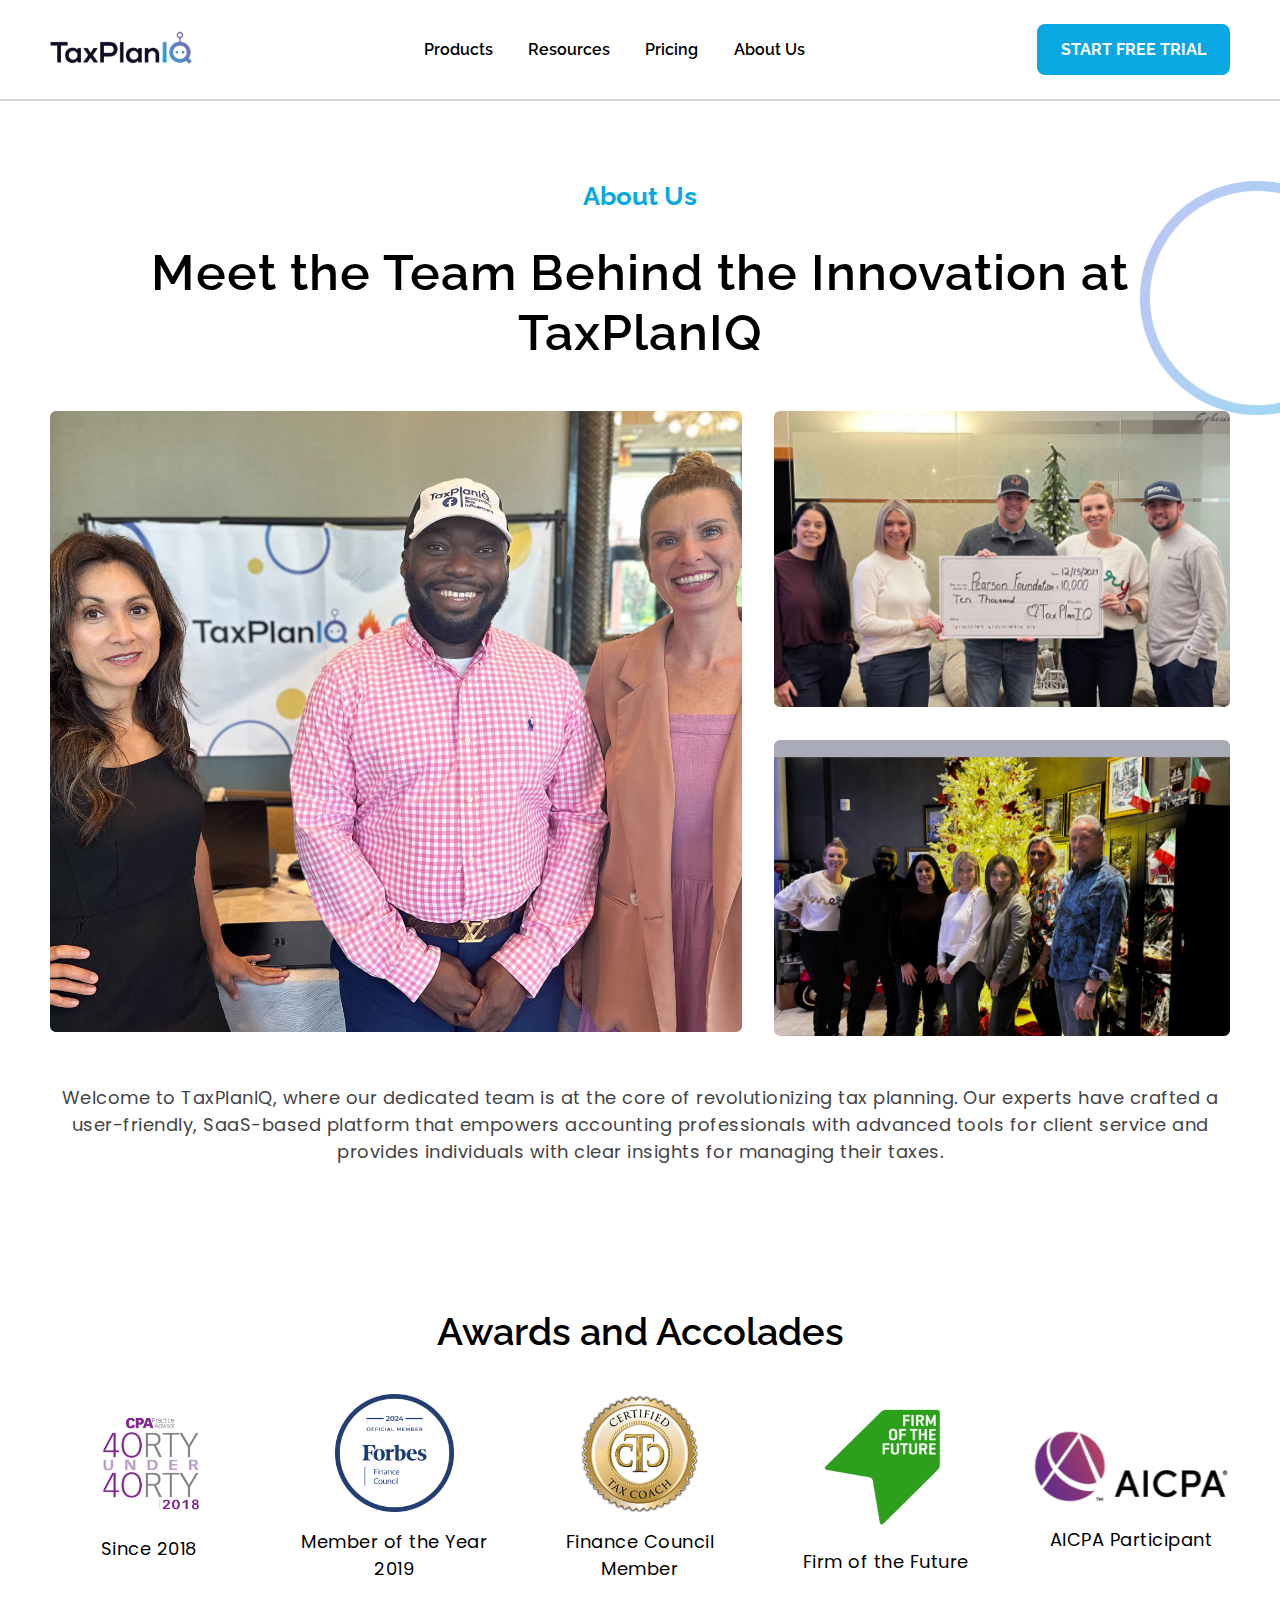
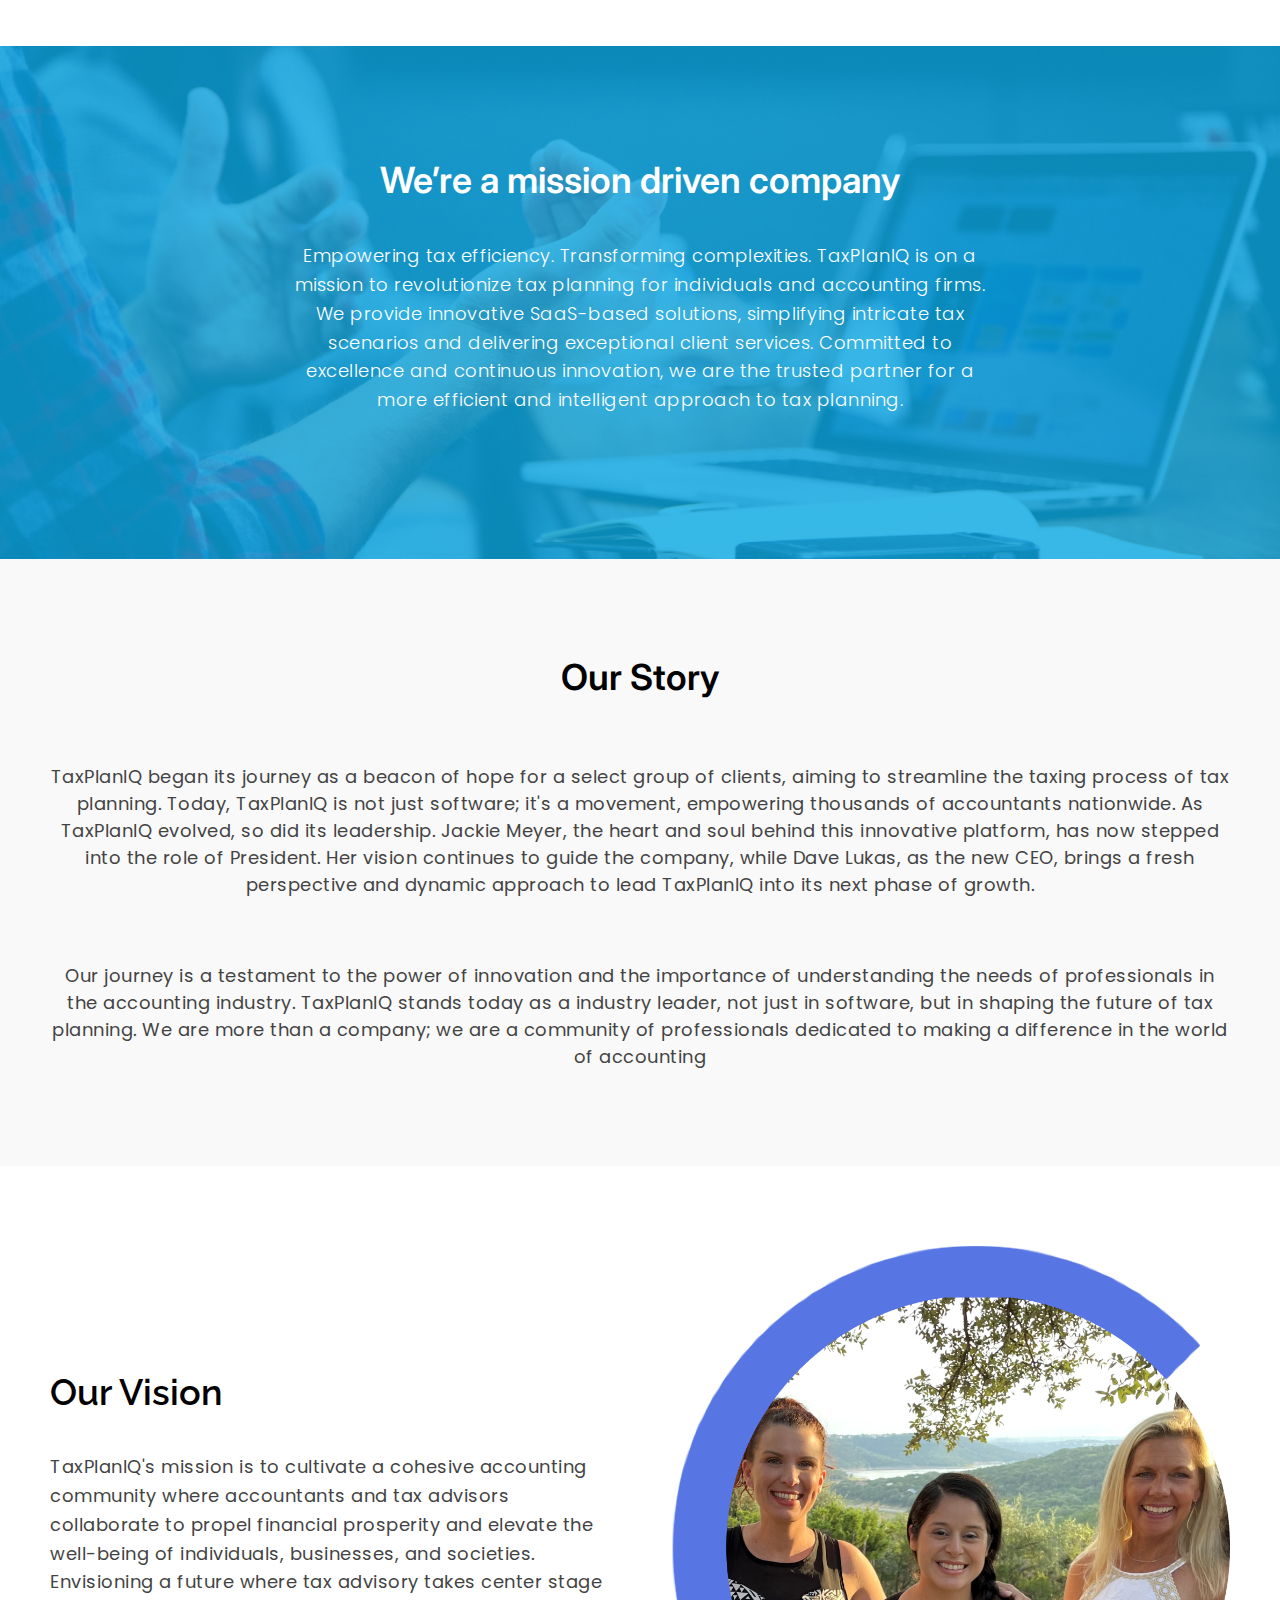
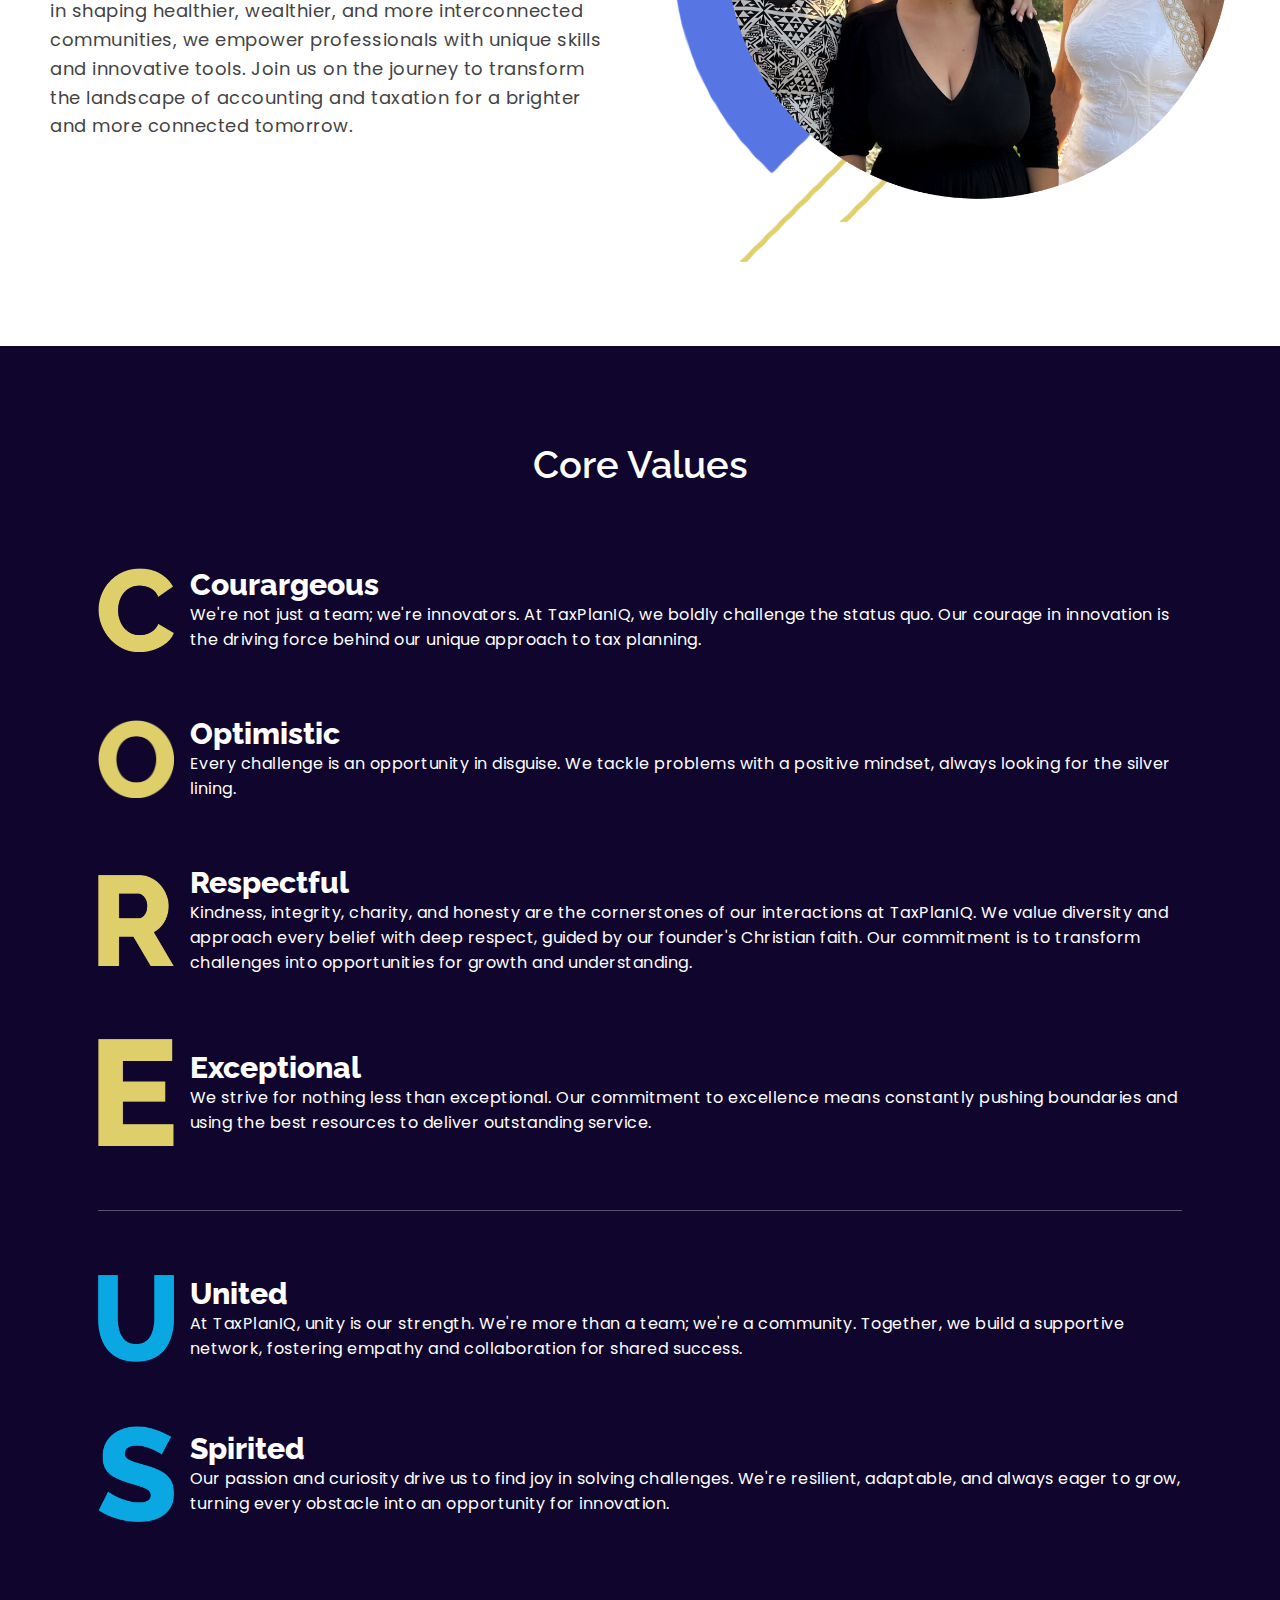
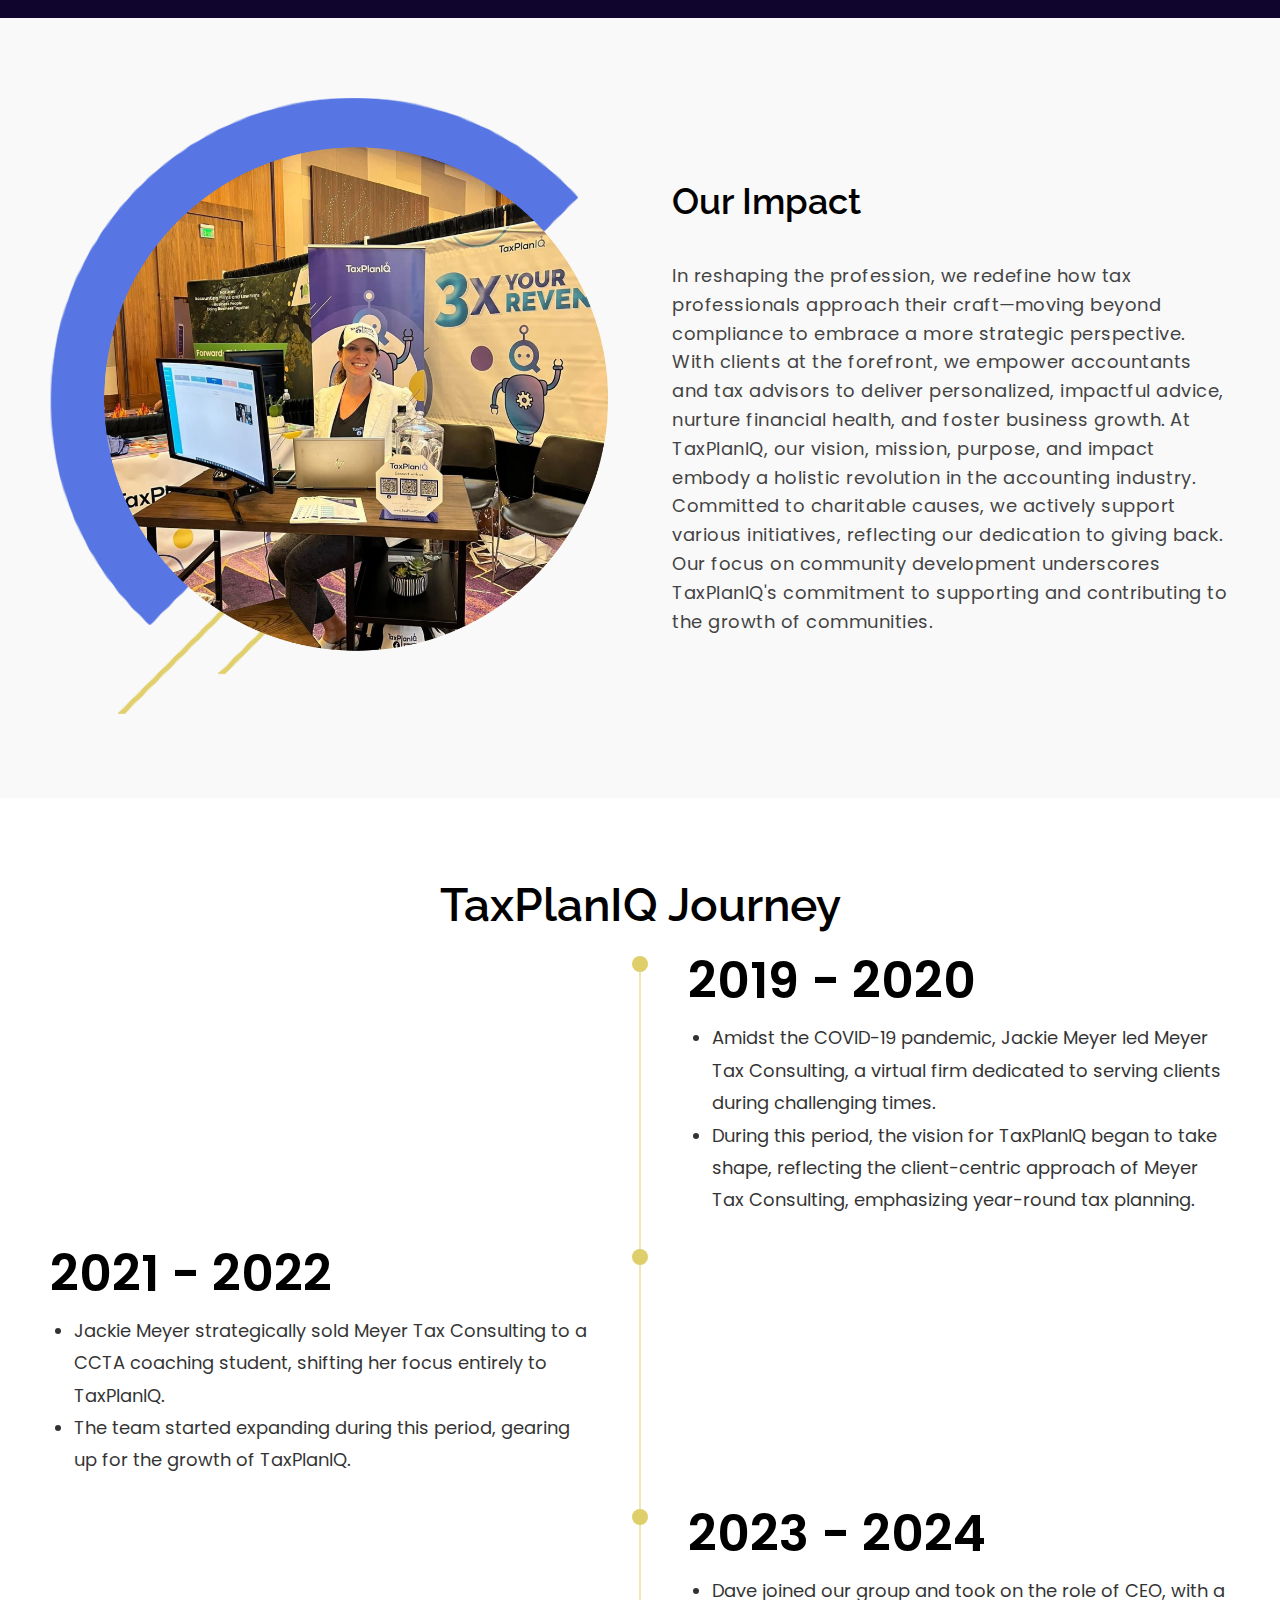
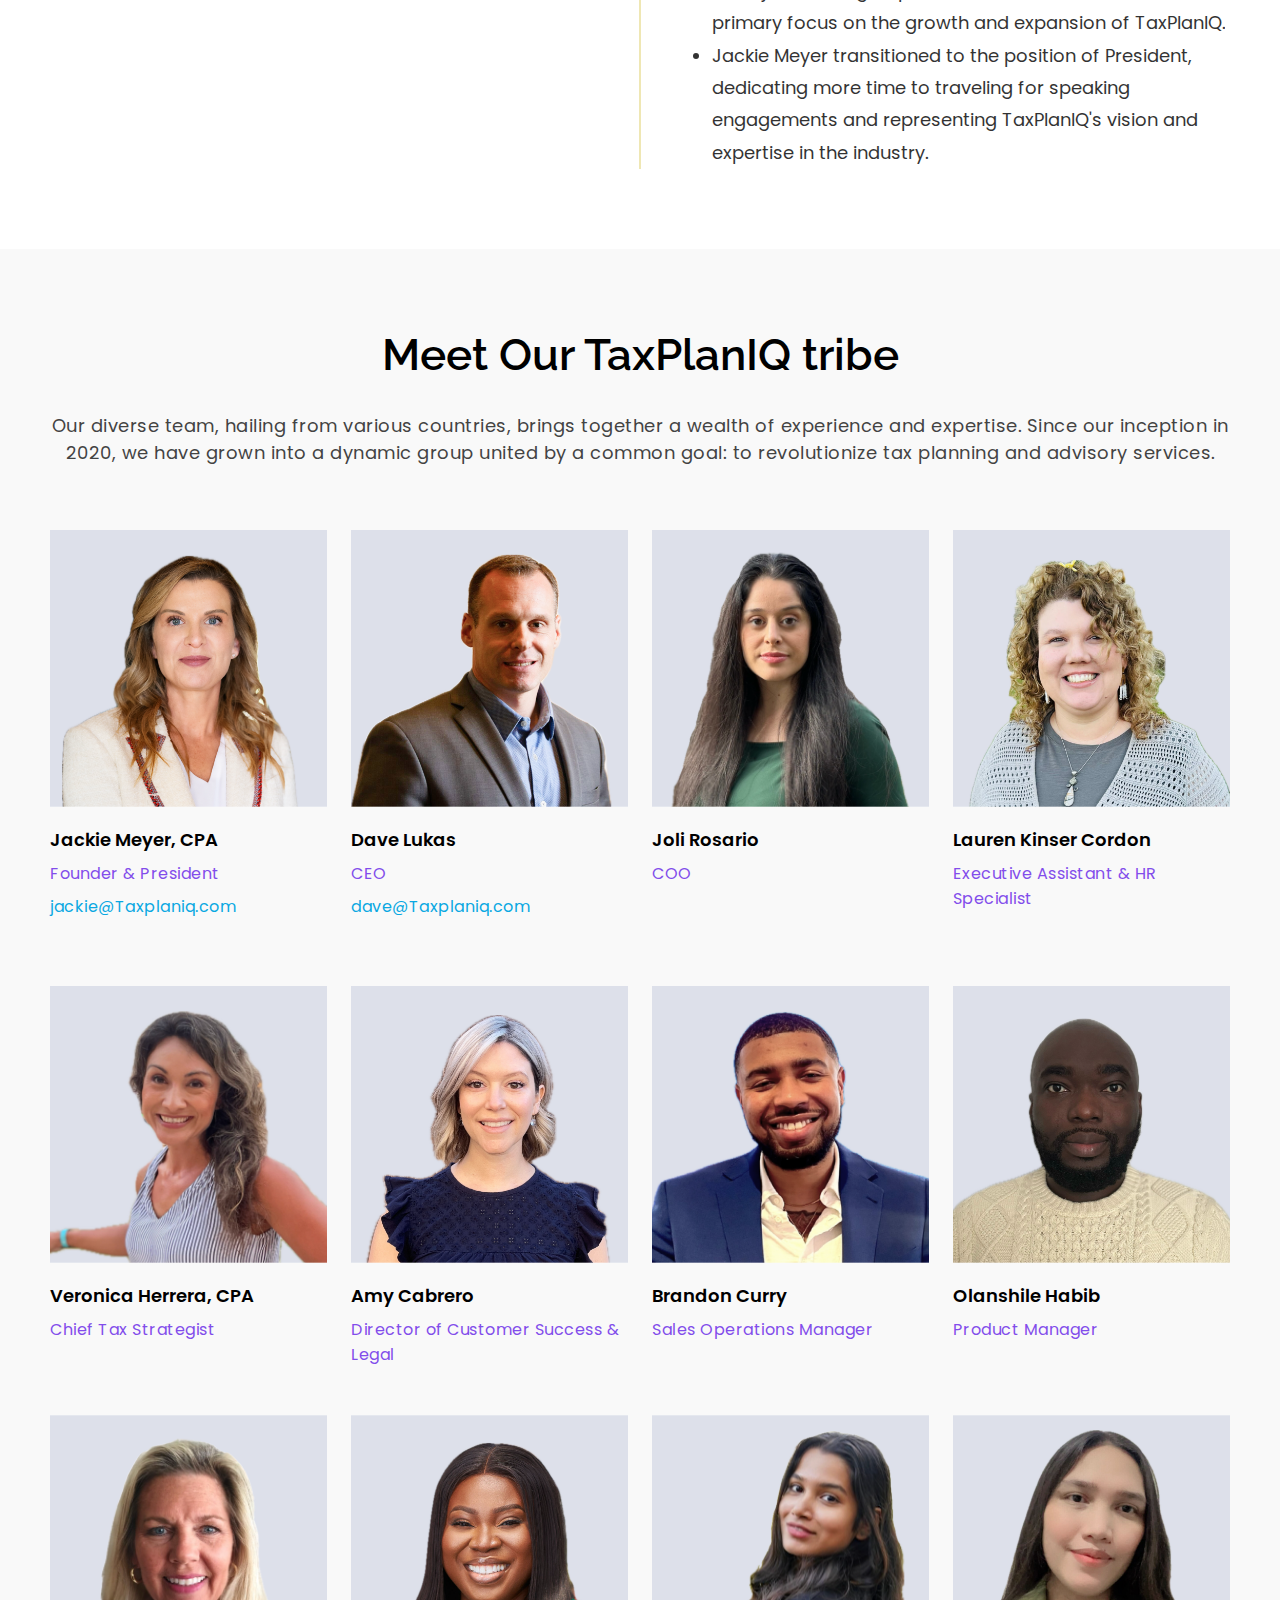
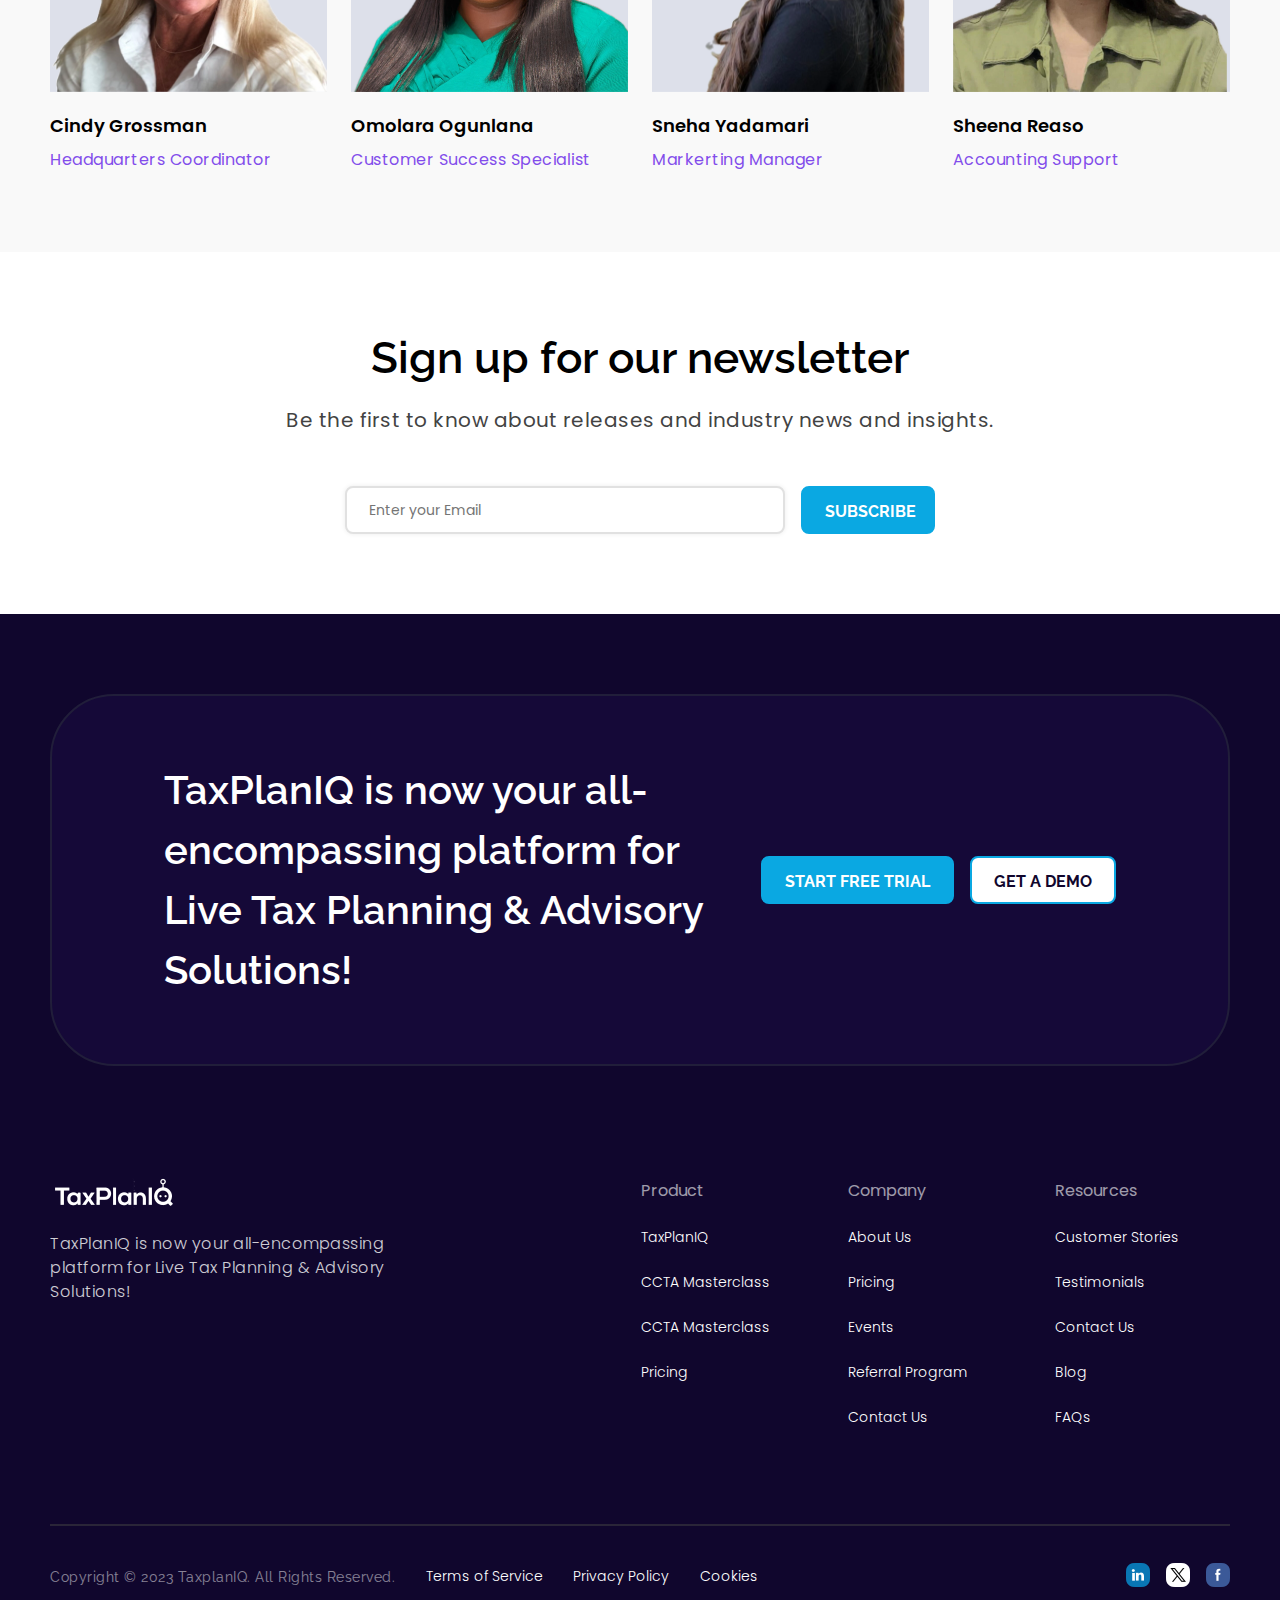
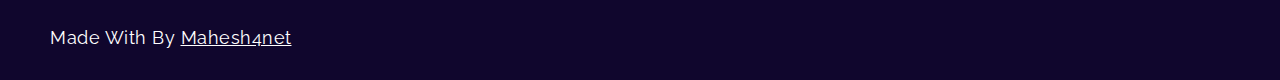
==== commit 96a84d39: "structure improved" ====
--- a/about.html
+++ b/about.html
@@ -14,7 +14,6 @@
 <body>
 
 
-<!--navbar section-->
     <!--navbar section-->
     <div class="container navbar-container" style="border-bottom: 2px solid var(--line);">
     
@@ -25,10 +24,24 @@
     
                 </div>
                 <div class="navbar-menu">
-                    <a href="products.html">Products</a>
-                    <a href="resources.html">Resources</a>
-                    <a href="pricing.html">Pricing</a>
-                    <a href="about.html">About Us</a>
+                    <ul>
+                        <li>
+                            <a href="products.html">Products</a>
+    
+                        </li>
+                        <li>
+                            <a href="resources.html">Resources</a>
+    
+                        </li>
+                        <li>
+                            <a href="pricing.html">Pricing</a>
+    
+                        </li>
+                        <li>
+                            <a href="about.html">About Us</a>
+    
+                        </li>
+                    </ul>
                 </div>
                 <div class="navbar-btn">
                     <a href="#" class="primary-btn">START FREE TRIAL</a>
@@ -42,7 +55,11 @@
         <div class="wrapper" style="padding-inline: 0px !important;">
             <div class="mobile-navbar-section">
                 <div class="mobile-navbar-header">
-                    <a href="index.html"><img src="assets/home/main-logo.png" alt="logo" width="127px" height="auto"></a>
+                    <div class="menu-navbar-logo">
+                        <a href="index.html"><img src="assets/home/main-logo.png" alt="logo" width="127px"
+                                height="auto"></a>
+                    </div>
+    
     
                     <div class="mobile-menu-controls">
                         <i class="fa-solid fa-bars" id="open-btn" onclick="toggleMenuOn()"></i>
@@ -51,18 +68,39 @@
     
                 </div>
                 <div class="mobile-navbar-menu" id="mobile-menu">
-                    <a href="products.html">Products</a>
-                    <a href="resources.html">Resources</a>
-                    <a href="pricing.html">Pricing</a>
-                    <a href="about.html">About Us</a>
-                    <a href="#" class="primary-btn">START FREE TRIAL</a>
-                </div>
-    
-    
-    
-            </div>
-        </div>
-    </div>
+    
+                    <ul>
+                        <li>
+                            <a href="products.html">Products</a>
+    
+                        </li>
+                        <li>
+                            <a href="resources.html">Resources</a>
+    
+                        </li>
+                        <li>
+                            <a href="pricing.html">Pricing</a>
+    
+                        </li>
+                        <li>
+                            <a href="about.html">About Us</a>
+    
+                        </li>
+                        <li>
+                            <a href="#" class="primary-btn">START FREE TRIAL</a>
+    
+                        </li>
+                    </ul>
+    
+    
+                </div>
+    
+    
+    
+            </div>
+        </div>
+    </div>
+
 
 
     <!--------about hero section------->
@@ -572,20 +610,20 @@
             <div class="footer-cta-section">
                 <div class="middle-cta-section footer-cta">
                     <div class="middle-cta-text" style="width: 90%;">
-                        <h2 class="semibold white font46 lh15">Simplify tax planning & compound profit– for your Clients
-                            & yourself!</h2>
+                        <h2 class="semibold white font40 lh15">TaxPlanIQ is now your all-encompassing platform for
+                            Live Tax Planning & Advisory Solutions!</h2>
                     </div>
                     <div class="middle-cta-buttons">
                         <a href="#" class="primary-btn">START FREE TRIAL</a>
                         <a href="#" class="secondary-btn">GET A DEMO</a>
                     </div>
                 </div>
-
+    
             </div>
         </div>
         <div class="wrapper">
             <div class="footer-section white">
-
+    
                 <div class="main-footer-container">
                     <div class="footer-logo-container">
                         <img src="assets/home/footer-logo.png" alt="">
@@ -596,44 +634,117 @@
                     </div>
                     <div class="footer-product">
                         <h6>Product</h6>
-                        <a href="#">TaxPlanIQ</a>
-                        <a href="#">CCTA Masterclass</a>
-                        <a href="#">Pricing</a>
+                        <ul>
+                            <li>
+                                <a href="#">TaxPlanIQ</a>
+    
+                            </li>
+                            <li>
+                                <a href="#">CCTA Masterclass</a>
+    
+                            </li>
+                            <li>
+                                <a href="#">CCTA Masterclass</a>
+    
+                            </li>
+                            <li>
+                                <a href="#">Pricing</a>
+                            
+                            </li>
+                        </ul>
+                   
                     </div>
                     <div class="footer-company">
                         <h6>Company</h6>
-                        <a href="#">About Us</a>
-                        <a href="#">Pricing</a>
-                        <a href="#">Events</a>
-                        <a href="#">Referral Program</a>
-                        <a href="#">Contact Us</a>
+                        <ul>
+                            <li>
+                                <a href="#">About Us</a>
+    
+                            </li>
+                            <li>
+                                <a href="#">Pricing</a>
+    
+                            </li>
+                            <li>
+                                <a href="#">Events</a>
+    
+                            </li>
+                            <li>
+                                <a href="#">Referral Program</a>
+    
+                            </li>
+                            <li>
+                                <a href="#">Contact Us</a>
+    
+                            </li>
+                        </ul>
                     </div>
                     <div class="footer-resources">
                         <h6>Resources</h6>
-                        <a href="#">Customer Stories</a>
-                        <a href="#">Testimonials</a>
-                        <a href="#">Contact Us</a>
-                        <a href="#">Blog</a>
-                        <a href="#">FAQs</a>
-                    </div>
-
+                        <ul>
+                            <li>
+                                <a href="#">Customer Stories</a>
+    
+                            </li>
+                            <li>
+                                <a href="#">Testimonials</a>
+    
+                            </li>
+                            <li>
+                                <a href="#">Contact Us</a>
+    
+                            </li>
+                            <li>
+                                <a href="#">Blog</a>
+    
+                            </li>
+                            <li>
+                                <a href="#">FAQs</a>
+    
+                            </li>
+                        </ul>
+                    </div>
+    
                 </div>
                 <hr class="footer-hr">
                 <div class="bottom-footer-container">
                     <div class="policy-links">
-                        <p class="opacity50  font14">Copyright © 2023 TaxplanIQ. All Rights Reserved.</p>
-                        <a href="#">Terms of Service</a>
-                        <a href="#">Privacy Policy</a>
-                        <a href="#">Cookies</a>
-                    </div>
-
+                        <ul>
+                            <li>
+                                <p class="opacity50  font14">Copyright © 2023 TaxplanIQ. All Rights Reserved.</p>
+    
+                            </li>
+                            <li>
+                                <a href="#">Terms of Service</a>
+    
+                            </li>
+                            <li>
+                                <a href="#">Privacy Policy</a>
+    
+                            </li>
+                            <li>
+                                <a href="#">Cookies</a>
+                            </li>
+                        </ul>
+    
+                    </div>
+    
                     <div class="socials">
-                        <a href="#"><img src="assets/home/Linkedin.png" alt=""></a>
-                        <a href="#"><img src="assets/home/twitter.png" alt=""></a>
-                        <a href="#"><img src="assets/home/Facebook.png" alt=""></a>
-
-                    </div>
-
+                        <ul>
+                            <li>
+                                <a href="#"><img src="assets/home/Linkedin.png" alt=""></a>
+    
+                            </li>
+                            <li>
+                                <a href="#"><img src="assets/home/twitter.png" alt=""></a>
+                            </li>
+                            <li>
+                                <a href="#"><img src="assets/home/Facebook.png" alt=""></a>
+                            </li>
+                        </ul>
+    
+                    </div>
+    
                 </div>
                 <div class="credit">
                     <p class="">Made With <i class="fa-solid fa-heart"></i> By <a
--- a/styles.css
+++ b/styles.css
@@ -382,6 +382,7 @@
 /*----------BUTTONS---------*/
 
 .primary-btn {
+  display: block;
   text-decoration: none;
   color: white;
   font-family: "Raleway";
@@ -405,6 +406,8 @@
 }
 
 .secondary-btn {
+  display: block;
+
   text-decoration: none;
   max-width: fit-content;
   font-size: 1rem;
@@ -501,11 +504,21 @@
   cursor: pointer;
 }
 
-.navbar-section .navbar-menu {
+.navbar-logo{
+  max-width: 12%;
+}
+
+.navbar-logo img{
+ width: 100% !important;
+ max-width: 100% !important;
+}
+
+.navbar-section .navbar-menu ul {
   display: flex;
   justify-content: center;
   align-items: center;
   gap: 2.2rem;
+  list-style-type: none;
 }
 
 .navbar-section .navbar-menu a {
@@ -536,6 +549,15 @@
   position: relative;
 }
 
+.menu-navbar-logo{
+  max-width: 15%;
+}
+
+.menu-navbar-logo img{
+  width: 100%;
+  max-width: 100%;
+}
+
 .mobile-navbar-header {
   display: flex;
   justify-content: space-between;
@@ -569,19 +591,24 @@
   cursor: pointer;
 }
 
-.mobile-navbar-section .mobile-navbar-menu {
+.mobile-navbar-section .mobile-navbar-menu ul{
   display: flex;
   flex-direction: column;
   justify-content: center;
   align-items: center;
   gap: 2.2rem;
-  position: absolute;
+  list-style-type: none;
+}
+
+.mobile-navbar-section .mobile-navbar-menu{
+ position: absolute;
   bottom: 0;
   width: 100%;
   left: 0;
   z-index: 5;
   transition: all 0.2s ease-in-out;
-  padding-block: 2rem;
+  padding-top: 3rem;
+  padding-bottom: 3rem;
   background-color: white;
 }
 
@@ -1332,11 +1359,23 @@
 .footer-company,
 .footer-resources {
   width: calc(16.6% - 0.7rem);
+}
+
+.footer-product ul,
+.footer-company ul,
+.footer-resources ul {
   display: flex;
   flex-direction: column;
   gap: 1.5rem;
   color: white;
-}
+  list-style-type: none;
+  width: 100%;
+  
+
+
+}
+
+
 
 .footer-product h6,
 .footer-company h6,
@@ -1344,7 +1383,7 @@
   font-size: 16px;
   font-weight: 400 !important;
   color: var(--grey);
-  margin-bottom: 0.5rem;
+  margin-bottom: 1.5rem;
   color: white;
   opacity: 0.6;
   font-family: poppins;
@@ -1388,11 +1427,16 @@
 .policy-links {
   padding-block: 1.5rem;
   min-width: 60%;
-  display: flex;
+ 
+}
+
+.policy-links ul{
+   display: flex;
   justify-content: space-between;
   align-items: center;
   gap: 1.5rem;
   color: white;
+  list-style-type: none;
 }
 
 .policy-links a {
@@ -1413,9 +1457,10 @@
   color: var(--skyblue);
 }
 
-.socials {
+.socials ul {
   display: flex;
   gap: 1rem;
+  list-style-type: none;
 }
 
 .socials img {
@@ -2727,24 +2772,22 @@
 
 /* credit-section  */
 
-.credit p{
+.credit p {
   text-align: left;
 }
 
-.credit p a{
+.credit p a {
   color: white;
   transition: all 0.3s;
 }
 
-.credit p a:hover{
+.credit p a:hover {
   transform: scale(1.1);
-
-}
-
-.credit p i{
+}
+
+.credit p i {
   color: red;
 }
-
 
 /*-----------------------------
 ----------REPONSIVE DESIGN------
@@ -3143,8 +3186,7 @@
     width: 80%;
   }
 
-
-  .credit p{
+  .credit p {
     text-align: center;
   }
   /* product page */
@@ -3319,6 +3361,9 @@
   }
 
   /* home page */
+  .menu-navbar-logo {
+    max-width: 17%;
+}
   /* products page */
   .head-analytics-section .overview-stats .number-stats,
   .head-analytics-section .overview-stats .chart-stats {
@@ -3435,10 +3480,17 @@
   }
 }
 
+
+@media (max-width: 550px){
+  .menu-navbar-logo {
+    max-width: 20%;
+}
+}
+
 @media (max-width: 425px) {
   /* global styles */
 
-  .wrapper{
+  .wrapper {
     padding-inline: 15px !important;
   }
 
@@ -3450,7 +3502,12 @@
     font-size: 1.8rem !important;
   }
   /* home page */
+.menu-navbar-logo {
+    max-width: 28%;
+}
+
   .hero-image {
+  
     width: 100vw;
   }
 
@@ -3461,18 +3518,18 @@
     width: 70%;
   }
 
-  .review-details-box p{
-    font-size: 1.3rem;
-  }
-
-   .review-details-box .author h4, .review-details-box .author p{
-    font-size: 1.2rem !important;
-  }
-
-.logo{
-  width: 30% !important;
-}
-
+  .review-details-box p {
+    font-size: 1.1rem;
+  }
+
+  .review-details-box .author h4,
+  .review-details-box .author p {
+    font-size: 1rem !important;
+  }
+
+  .logo {
+    width: 30% !important;
+  }
 
   .features-section {
     text-align: left;
@@ -3517,17 +3574,20 @@
     padding: 0px;
   }
 
-  .main-testimonial-text .p:nth-of-type(1){
-    font-size: 1.3rem !important;
-  }
-
-  .overview-section .number-stats{
+  .main-testimonial-text .p:nth-of-type(1) {
+    font-size: 1.1rem !important;
+  }
+
+  .overview-section .number-stats {
     gap: 0.5rem;
   }
 
-      .plan-stats, .clients-stats, .saving-stats, .published-stats {
-        width: calc(50% - 0.25rem);
-    }
+  .plan-stats,
+  .clients-stats,
+  .saving-stats,
+  .published-stats {
+    width: calc(50% - 0.25rem);
+  }
 
   .middle-cta-section {
     padding: 1rem 1rem;
@@ -3648,24 +3708,24 @@
     font-size: 1.5rem;
   }
 
-  .product-gain, .product-savings-10 {
+  .product-gain,
+  .product-savings-10 {
     width: 90%;
   }
 
-
-
-  .product-return-and-savings{
+  .product-return-and-savings {
     flex-direction: column;
     width: 90%;
   }
 
-  .product-return, .product-savings{
+  .product-return,
+  .product-savings {
     width: 100%;
   }
 
   .advisory-section img {
     width: 70%;
-}
+  }
 
   .advisory-step {
     width: 70%;
@@ -3683,7 +3743,7 @@
     font-size: 12px !important;
   }
 
-  .workflow-todos-header p{
+  .workflow-todos-header p {
     font-size: 1.1rem;
   }
 
@@ -3768,14 +3828,21 @@
   /* pricing page */
 
   .main-testimonial-text p:nth-of-type(1) {
-    font-size: 1.3rem;
+    font-size: 1.1rem;
+  }
+  .main-testimonial-text p:nth-of-type(2) {
+    font-size: 1rem;
+  }
+
+  .about-founder p {
+    font-size: 1.1rem !important;
   }
 
   .main-testimonial-text h5 {
-    font-size: 1.2rem;
-  }
-
-  .testimonial p{
+    font-size: 1.1rem;
+  }
+
+  .testimonial p {
     font-size: 1.1rem;
   }
 
@@ -3799,17 +3866,16 @@
 
   .faq-box {
     padding: 0.8rem;
-}
+  }
 
   .pricing-head-circle {
     display: none;
   }
   /* about us  */
 
-  .award-box .last-logo{
+  .award-box .last-logo {
     width: 60% !important;
   }
-
 
   .about-hero-right-img-box {
     flex-direction: column;
@@ -3868,6 +3934,10 @@
 
   /* home page */
 
+  .menu-navbar-logo {
+    max-width: 32%;
+}
+
   .review-image-box {
     width: 70% !important;
   }
@@ -3884,23 +3954,22 @@
     width: 80%;
   }
 
-
   /* products page */
-  .workflow-todos-header p{
+  .workflow-todos-header p {
     font-size: 1rem;
   }
 
-      .workflow-bg-circle {
-        transform: translate(-41%, -10%);
-    }
-
-        .integration-section {
-        width: 100%;
-    }
-
-    .middle-quote-section h2{
-      font-size: 1.3rem !important;
-    }
+  .workflow-bg-circle {
+    transform: translate(-41%, -10%);
+  }
+
+  .integration-section {
+    width: 100%;
+  }
+
+  .middle-quote-section h2 {
+    font-size: 1.3rem !important;
+  }
   /* resources page */
   .guide-section p,
   .guide-section h2 {
@@ -3919,27 +3988,19 @@
   .video-tutorial-wrapper {
     padding-inline: 0px;
   }
-  /* pricing page */
-
-  /* about us  */
 }
 
 @media (max-width: 320px) {
-  /* global styles */
+
   :root {
     font-size: 12px;
   }
 
+    .menu-navbar-logo {
+    max-width: 35%;
+}
   .middle-cta-section h2 {
     font-size: 1.5rem;
   }
-  /* home page */
-
-  /* products page */
-
-  /* resources page */
-
-  /* pricing page */
-
-  /* about us  */
-}
+
+}
